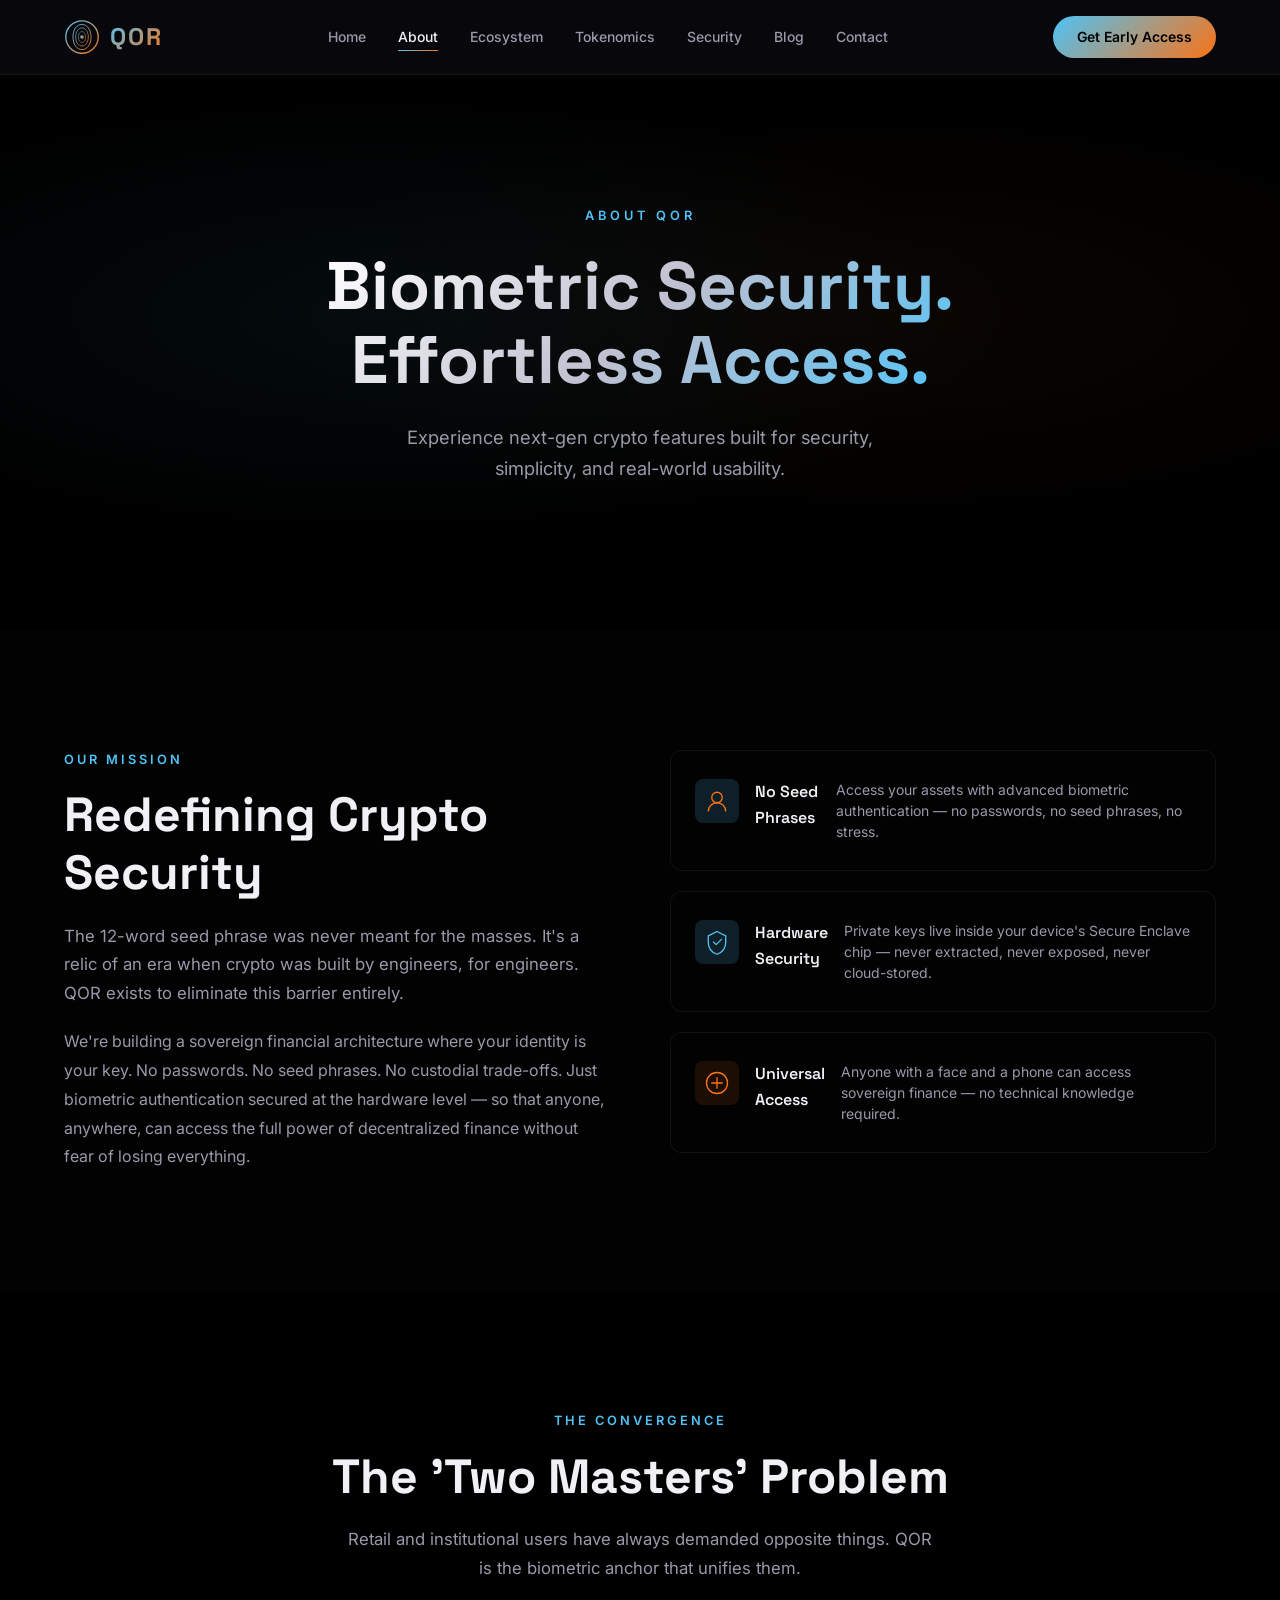
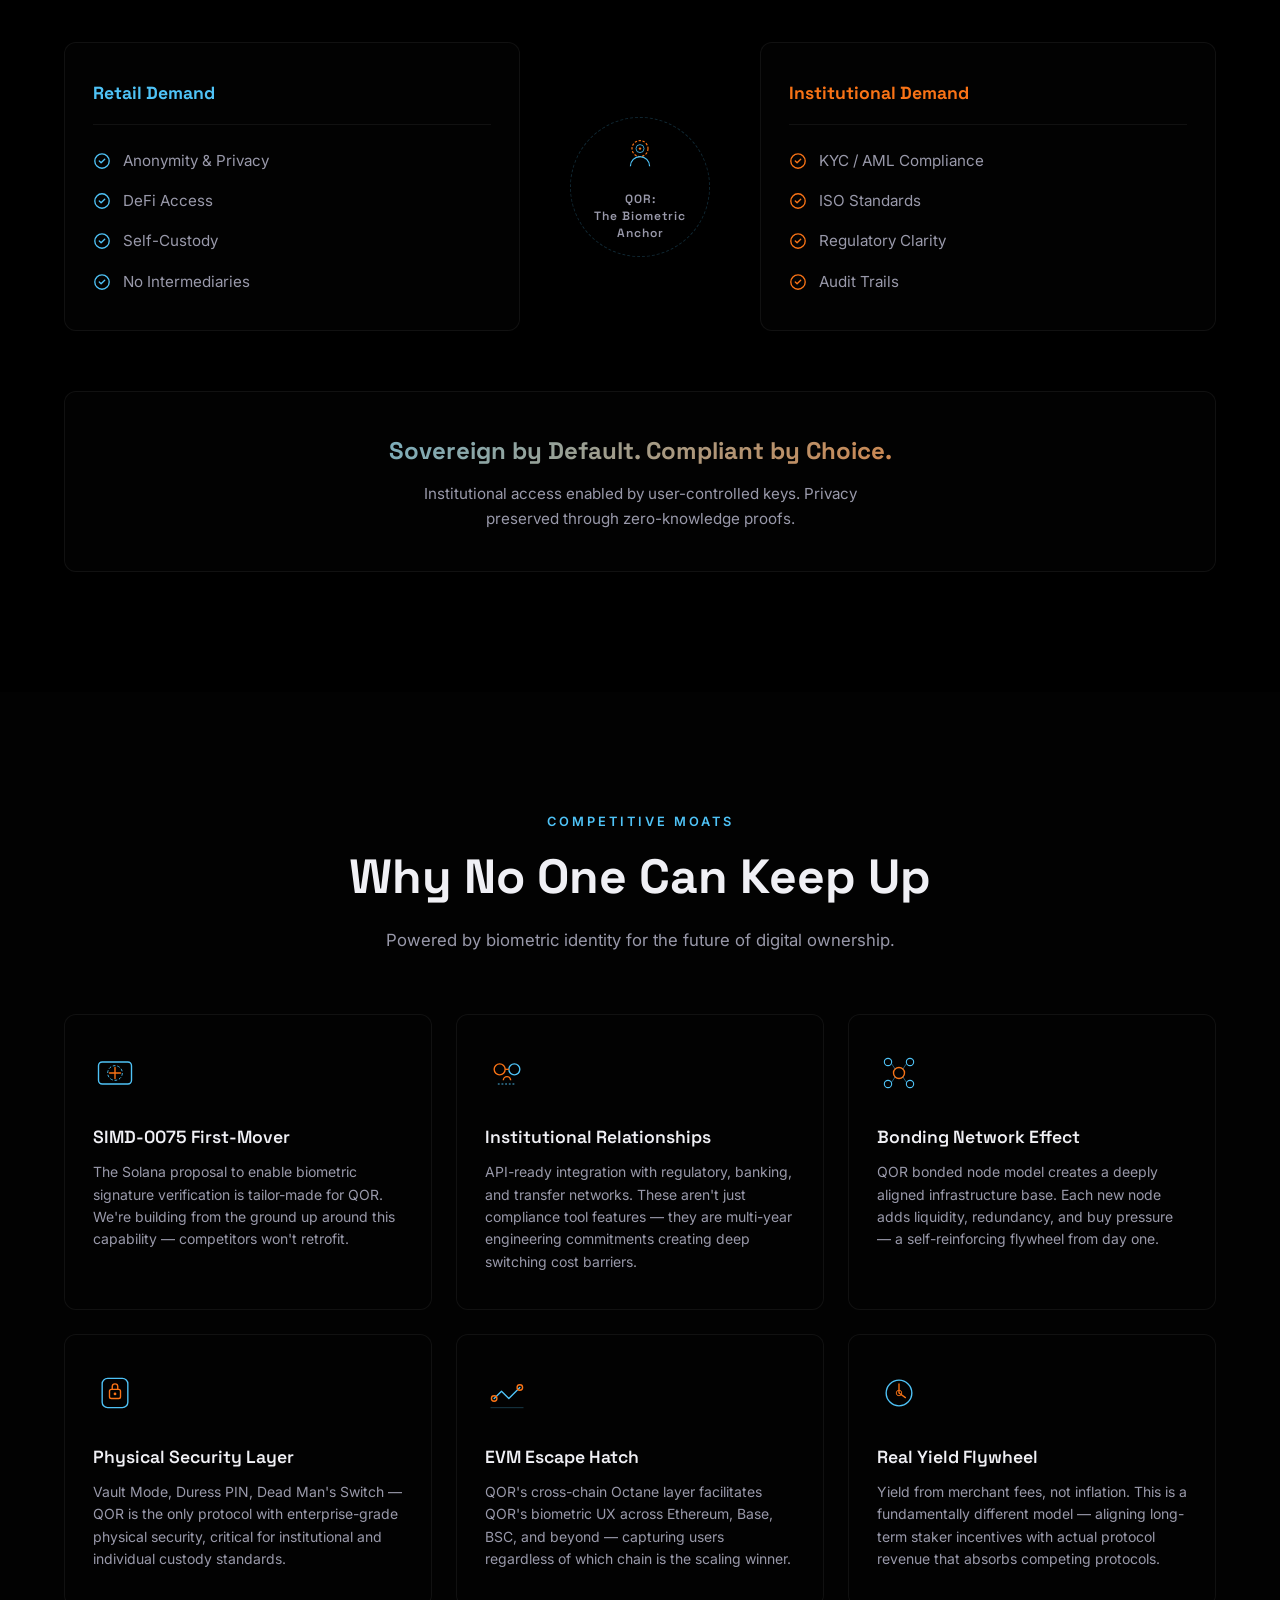
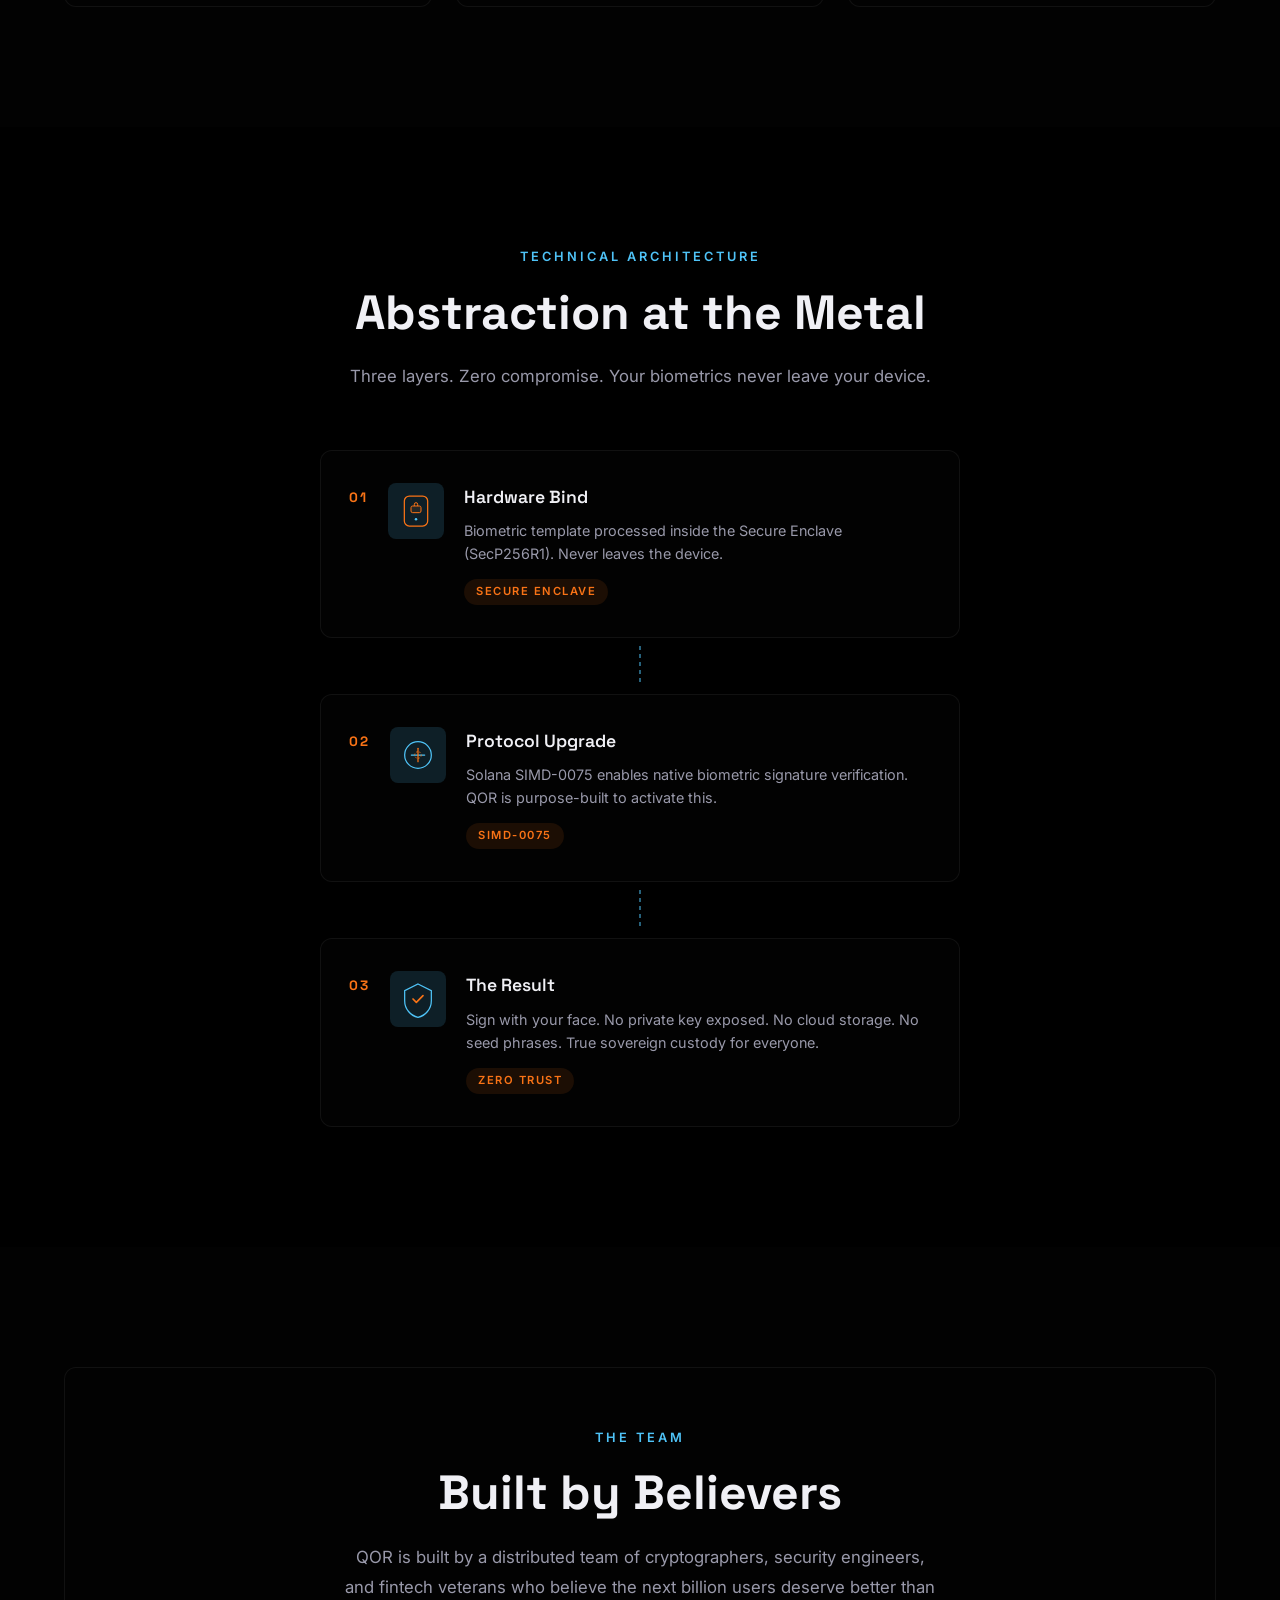
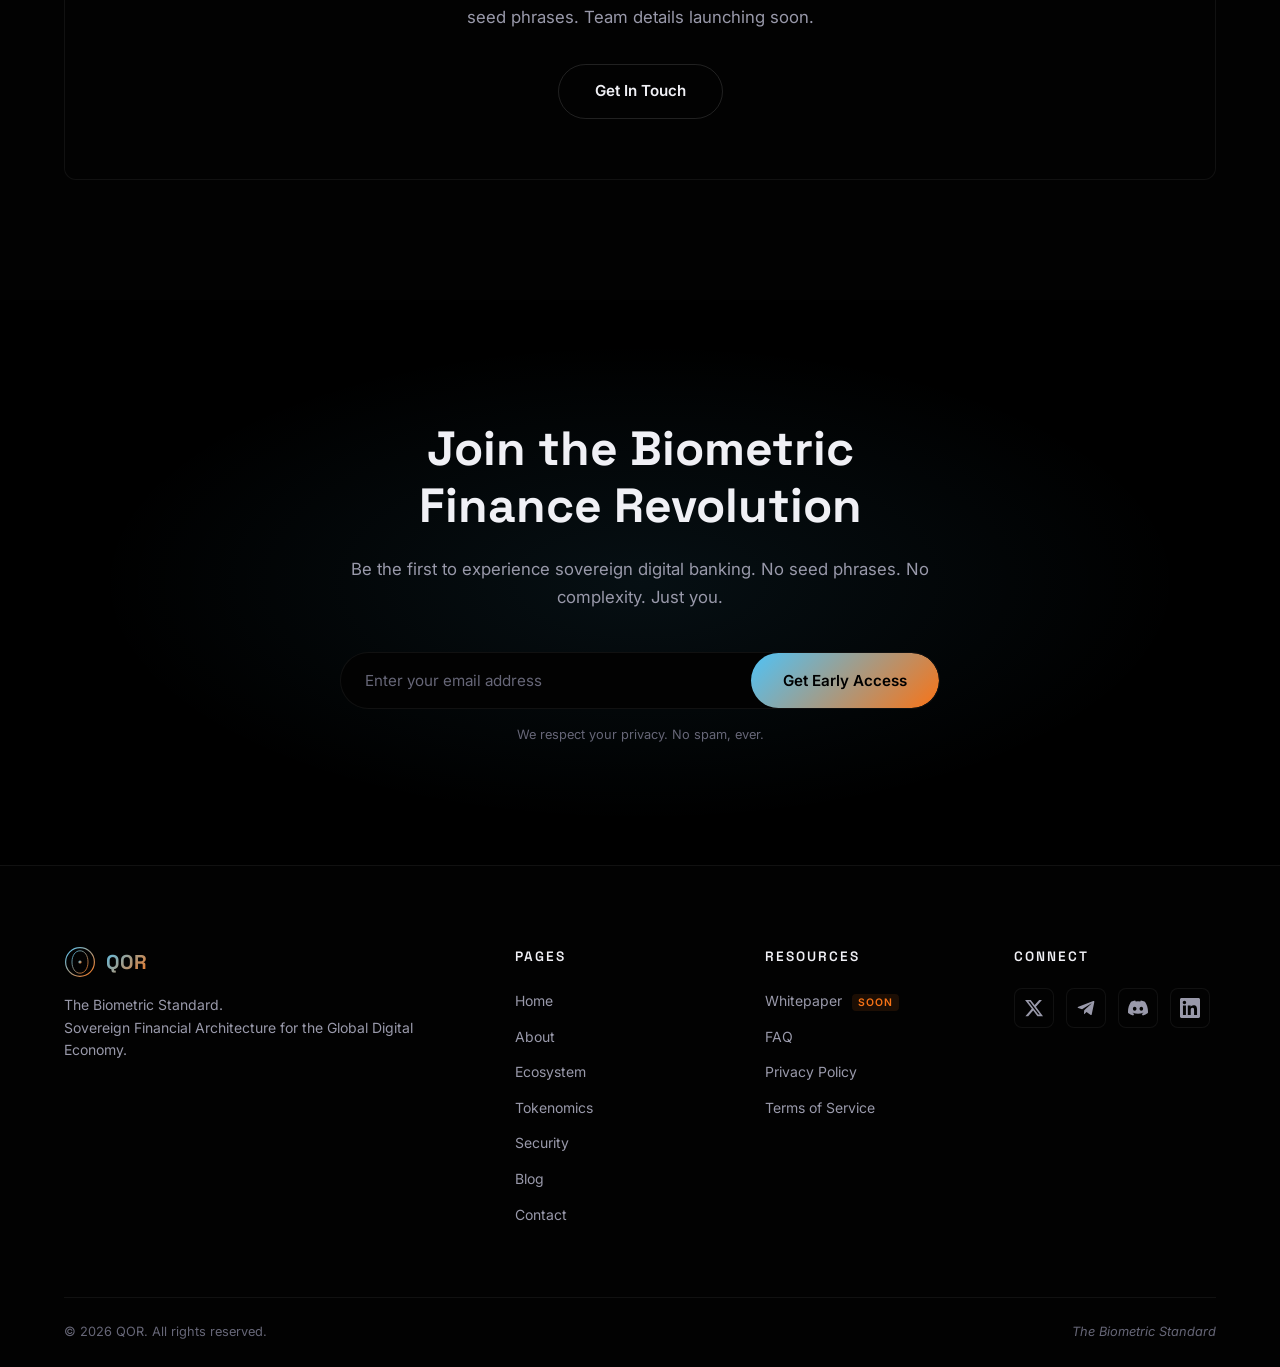
==== about.html @ 986cad1a "Move site files to repo root for GitHub Pages Copies all HTML, CSS, JS, and assets from website/ to " ====
<!DOCTYPE html>
<html lang="en">
<head>
  <meta charset="UTF-8">
  <meta name="viewport" content="width=device-width, initial-scale=1.0">
  <title>About — QOR | The Biometric Standard</title>
  <link rel="stylesheet" href="css/styles.css">
  <link rel="preconnect" href="https://fonts.googleapis.com">
  <link rel="preconnect" href="https://fonts.gstatic.com" crossorigin>
  <link href="https://fonts.googleapis.com/css2?family=Inter:wght@300;400;500;600;700;800&family=Space+Grotesk:wght@400;500;600;700&display=swap" rel="stylesheet">
</head>
<body>

  <!-- ===== NAVBAR ===== -->
  <nav class="navbar" id="navbar">
    <div class="nav-container">
      <a href="index.html" class="nav-logo">
        <svg class="logo-icon" viewBox="0 0 40 40" width="36" height="36">
          <circle cx="20" cy="20" r="18" stroke="url(#logoGrad)" stroke-width="1.5" fill="none"/>
          <path d="M20 6 C14 6 10 12 10 20 C10 28 14 34 20 34 C26 34 30 28 30 20 C30 12 26 6 20 6 Z" stroke="url(#logoGrad)" stroke-width="1" fill="none"/>
          <path d="M20 10 C16 10 13 14 13 20 C13 26 16 30 20 30 C24 30 27 26 27 20 C27 14 24 10 20 10 Z" stroke="url(#logoGrad)" stroke-width="0.8" fill="none"/>
          <path d="M20 14 C18 14 16 16 16 20 C16 24 18 26 20 26 C22 26 24 24 24 20 C24 16 22 14 20 14 Z" stroke="url(#logoGrad)" stroke-width="0.6" fill="none"/>
          <circle cx="20" cy="20" r="2" fill="url(#logoGrad)"/>
          <defs>
            <linearGradient id="logoGrad" x1="0%" y1="0%" x2="100%" y2="100%">
              <stop offset="0%" style="stop-color:#4FC3F7"/>
              <stop offset="100%" style="stop-color:#F97316"/>
            </linearGradient>
          </defs>
        </svg>
        <span class="logo-text">QOR</span>
      </a>

      <ul class="nav-links" id="navLinks">
        <li><a href="index.html">Home</a></li>
        <li><a href="about.html" class="active">About</a></li>
        <li><a href="ecosystem.html">Ecosystem</a></li>
        <li><a href="tokenomics.html">Tokenomics</a></li>
        <li><a href="security.html">Security</a></li>
        <li><a href="blog.html">Blog</a></li>
        <li><a href="contact.html">Contact</a></li>
      </ul>

      <a href="index.html#waitlist" class="nav-cta">Get Early Access</a>

      <button class="hamburger" id="hamburger" aria-label="Toggle menu">
        <span></span>
        <span></span>
        <span></span>
      </button>
    </div>
  </nav>

  <!-- ===== MOBILE MENU ===== -->
  <div class="mobile-menu" id="mobileMenu">
    <ul class="mobile-links">
      <li><a href="index.html">Home</a></li>
      <li><a href="about.html" class="active">About</a></li>
      <li><a href="ecosystem.html">Ecosystem</a></li>
      <li><a href="tokenomics.html">Tokenomics</a></li>
      <li><a href="security.html">Security</a></li>
      <li><a href="blog.html">Blog</a></li>
      <li><a href="contact.html">Contact</a></li>
    </ul>
    <a href="index.html#waitlist" class="nav-cta mobile-cta">Get Early Access</a>
  </div>


  <!-- ===== SECTION 1: ABOUT HERO ===== -->
  <section class="about-hero">
    <div class="about-hero-bg"></div>
    <div class="container">
      <div class="about-hero-content">
        <p class="hero-tag">About QOR</p>
        <h1 class="hero-title">Biometric Security.<br>Effortless Access.</h1>
        <p class="hero-sub">Experience next-gen crypto features built for security, simplicity, and real-world usability.</p>
      </div>
    </div>
  </section>


  <!-- ===== SECTION 2: MISSION ===== -->
  <section class="section about-mission" id="mission">
    <div class="container">
      <div class="mission-grid">
        <div class="mission-content">
          <p class="section-tag">Our Mission</p>
          <h2 class="section-title">Redefining Crypto Security</h2>
          <p class="section-sub">The 12-word seed phrase was never meant for the masses. It's a relic of an era when crypto was built by engineers, for engineers. QOR exists to eliminate this barrier entirely.</p>
          <p class="mission-body">We're building a sovereign financial architecture where your identity is your key. No passwords. No seed phrases. No custodial trade-offs. Just biometric authentication secured at the hardware level — so that anyone, anywhere, can access the full power of decentralized finance without fear of losing everything.</p>
        </div>
        <div class="mission-visual">
          <div class="mission-card-stack">
            <div class="mission-card mc-1" data-aos>
              <div class="mc-icon">
                <svg viewBox="0 0 32 32" width="28" height="28" fill="none">
                  <circle cx="16" cy="12" r="6" stroke="#F97316" stroke-width="1.5"/>
                  <path d="M6 28c0-5.5 4.5-10 10-10s10 4.5 10 10" stroke="#F97316" stroke-width="1.5"/>
                </svg>
              </div>
              <h4>No Seed Phrases</h4>
              <p>Access your assets with advanced biometric authentication — no passwords, no seed phrases, no stress.</p>
            </div>
            <div class="mission-card mc-2" data-aos>
              <div class="mc-icon">
                <svg viewBox="0 0 32 32" width="28" height="28" fill="none">
                  <path d="M16 4l10 5v7c0 7-4 12-10 14-6-2-10-7-10-14V9l10-5z" stroke="#4FC3F7" stroke-width="1.5"/>
                  <path d="M12 16l3 3 6-6" stroke="#4FC3F7" stroke-width="1.5" stroke-linecap="round" stroke-linejoin="round"/>
                </svg>
              </div>
              <h4>Hardware Security</h4>
              <p>Private keys live inside your device's Secure Enclave chip — never extracted, never exposed, never cloud-stored.</p>
            </div>
            <div class="mission-card mc-3" data-aos>
              <div class="mc-icon">
                <svg viewBox="0 0 32 32" width="28" height="28" fill="none">
                  <circle cx="16" cy="16" r="12" stroke="#F97316" stroke-width="1.5"/>
                  <path d="M10 16h12M16 10v12" stroke="#F97316" stroke-width="1.5" stroke-linecap="round"/>
                </svg>
              </div>
              <h4>Universal Access</h4>
              <p>Anyone with a face and a phone can access sovereign finance — no technical knowledge required.</p>
            </div>
          </div>
        </div>
      </div>
    </div>
  </section>


  <!-- ===== SECTION 3: TWO MASTERS ===== -->
  <section class="section about-two-masters" id="two-masters">
    <div class="container">
      <p class="section-tag">The Convergence</p>
      <h2 class="section-title">The 'Two Masters' Problem</h2>
      <p class="section-sub" style="margin: 0 auto 60px; text-align: center;">Retail and institutional users have always demanded opposite things. QOR is the biometric anchor that unifies them.</p>

      <div class="masters-grid">
        <div class="master-card master-retail" data-aos>
          <div class="master-label">Retail Demand</div>
          <ul class="master-list">
            <li>
              <svg viewBox="0 0 20 20" width="18" height="18" fill="none"><circle cx="10" cy="10" r="8" stroke="#4FC3F7" stroke-width="1.5"/><path d="M7 10l2 2 4-4" stroke="#4FC3F7" stroke-width="1.5" stroke-linecap="round" stroke-linejoin="round"/></svg>
              <span>Anonymity & Privacy</span>
            </li>
            <li>
              <svg viewBox="0 0 20 20" width="18" height="18" fill="none"><circle cx="10" cy="10" r="8" stroke="#4FC3F7" stroke-width="1.5"/><path d="M7 10l2 2 4-4" stroke="#4FC3F7" stroke-width="1.5" stroke-linecap="round" stroke-linejoin="round"/></svg>
              <span>DeFi Access</span>
            </li>
            <li>
              <svg viewBox="0 0 20 20" width="18" height="18" fill="none"><circle cx="10" cy="10" r="8" stroke="#4FC3F7" stroke-width="1.5"/><path d="M7 10l2 2 4-4" stroke="#4FC3F7" stroke-width="1.5" stroke-linecap="round" stroke-linejoin="round"/></svg>
              <span>Self-Custody</span>
            </li>
            <li>
              <svg viewBox="0 0 20 20" width="18" height="18" fill="none"><circle cx="10" cy="10" r="8" stroke="#4FC3F7" stroke-width="1.5"/><path d="M7 10l2 2 4-4" stroke="#4FC3F7" stroke-width="1.5" stroke-linecap="round" stroke-linejoin="round"/></svg>
              <span>No Intermediaries</span>
            </li>
          </ul>
        </div>

        <div class="master-anchor" data-aos>
          <div class="anchor-ring"></div>
          <div class="anchor-core">
            <svg viewBox="0 0 60 60" width="48" height="48" fill="none">
              <circle cx="30" cy="22" r="10" stroke="#F97316" stroke-width="1.5" stroke-dasharray="3 2"/>
              <circle cx="30" cy="22" r="5" stroke="#4FC3F7" stroke-width="1"/>
              <circle cx="30" cy="22" r="1.5" fill="#F97316"/>
              <path d="M18 44c0-6.6 5.4-12 12-12s12 5.4 12 12" stroke="#4FC3F7" stroke-width="1.5"/>
            </svg>
            <span class="anchor-label">QOR:<br>The Biometric<br>Anchor</span>
          </div>
        </div>

        <div class="master-card master-inst" data-aos>
          <div class="master-label">Institutional Demand</div>
          <ul class="master-list">
            <li>
              <svg viewBox="0 0 20 20" width="18" height="18" fill="none"><circle cx="10" cy="10" r="8" stroke="#F97316" stroke-width="1.5"/><path d="M7 10l2 2 4-4" stroke="#F97316" stroke-width="1.5" stroke-linecap="round" stroke-linejoin="round"/></svg>
              <span>KYC / AML Compliance</span>
            </li>
            <li>
              <svg viewBox="0 0 20 20" width="18" height="18" fill="none"><circle cx="10" cy="10" r="8" stroke="#F97316" stroke-width="1.5"/><path d="M7 10l2 2 4-4" stroke="#F97316" stroke-width="1.5" stroke-linecap="round" stroke-linejoin="round"/></svg>
              <span>ISO Standards</span>
            </li>
            <li>
              <svg viewBox="0 0 20 20" width="18" height="18" fill="none"><circle cx="10" cy="10" r="8" stroke="#F97316" stroke-width="1.5"/><path d="M7 10l2 2 4-4" stroke="#F97316" stroke-width="1.5" stroke-linecap="round" stroke-linejoin="round"/></svg>
              <span>Regulatory Clarity</span>
            </li>
            <li>
              <svg viewBox="0 0 20 20" width="18" height="18" fill="none"><circle cx="10" cy="10" r="8" stroke="#F97316" stroke-width="1.5"/><path d="M7 10l2 2 4-4" stroke="#F97316" stroke-width="1.5" stroke-linecap="round" stroke-linejoin="round"/></svg>
              <span>Audit Trails</span>
            </li>
          </ul>
        </div>
      </div>

      <div class="masters-tagline" data-aos>
        <h3>Sovereign by Default. Compliant by Choice.</h3>
        <p>Institutional access enabled by user-controlled keys. Privacy preserved through zero-knowledge proofs.</p>
      </div>
    </div>
  </section>


  <!-- ===== SECTION 4: WHY NO ONE CAN KEEP UP (MOATS) ===== -->
  <section class="section about-moats" id="moats">
    <div class="container">
      <p class="section-tag">Competitive Moats</p>
      <h2 class="section-title">Why No One Can Keep Up</h2>
      <p class="section-sub" style="margin: 0 auto 60px; text-align: center;">Powered by biometric identity for the future of digital ownership.</p>

      <div class="moats-grid">
        <div class="moat-card" data-aos>
          <div class="moat-icon">
            <svg viewBox="0 0 48 48" width="44" height="44" fill="none">
              <rect x="6" y="12" width="36" height="24" rx="4" stroke="#4FC3F7" stroke-width="1.5"/>
              <path d="M18 24h12M24 18v12" stroke="#F97316" stroke-width="1.5" stroke-linecap="round"/>
              <circle cx="24" cy="24" r="8" stroke="#4FC3F7" stroke-width="1" stroke-dasharray="3 2"/>
            </svg>
          </div>
          <h3>SIMD-0075 First-Mover</h3>
          <p>The Solana proposal to enable biometric signature verification is tailor-made for QOR. We're building from the ground up around this capability — competitors won't retrofit.</p>
        </div>

        <div class="moat-card" data-aos>
          <div class="moat-icon">
            <svg viewBox="0 0 48 48" width="44" height="44" fill="none">
              <circle cx="16" cy="20" r="6" stroke="#F97316" stroke-width="1.5"/>
              <circle cx="32" cy="20" r="6" stroke="#4FC3F7" stroke-width="1.5"/>
              <path d="M22 20h4" stroke="#F97316" stroke-width="1.5"/>
              <path d="M14 36h20" stroke="#4FC3F7" stroke-width="1" stroke-dasharray="2 2"/>
              <path d="M20 32c0-2.2 1.8-4 4-4s4 1.8 4 4" stroke="#F97316" stroke-width="1.5"/>
            </svg>
          </div>
          <h3>Institutional Relationships</h3>
          <p>API-ready integration with regulatory, banking, and transfer networks. These aren't just compliance tool features — they are multi-year engineering commitments creating deep switching cost barriers.</p>
        </div>

        <div class="moat-card" data-aos>
          <div class="moat-icon">
            <svg viewBox="0 0 48 48" width="44" height="44" fill="none">
              <circle cx="24" cy="24" r="6" stroke="#F97316" stroke-width="1.5"/>
              <circle cx="12" cy="12" r="4" stroke="#4FC3F7" stroke-width="1.2"/>
              <circle cx="36" cy="12" r="4" stroke="#4FC3F7" stroke-width="1.2"/>
              <circle cx="12" cy="36" r="4" stroke="#4FC3F7" stroke-width="1.2"/>
              <circle cx="36" cy="36" r="4" stroke="#4FC3F7" stroke-width="1.2"/>
              <line x1="16" y1="14" x2="20" y2="20" stroke="#4FC3F7" stroke-width="1" opacity="0.5"/>
              <line x1="32" y1="14" x2="28" y2="20" stroke="#4FC3F7" stroke-width="1" opacity="0.5"/>
              <line x1="16" y1="34" x2="20" y2="28" stroke="#4FC3F7" stroke-width="1" opacity="0.5"/>
              <line x1="32" y1="34" x2="28" y2="28" stroke="#4FC3F7" stroke-width="1" opacity="0.5"/>
            </svg>
          </div>
          <h3>Bonding Network Effect</h3>
          <p>QOR bonded node model creates a deeply aligned infrastructure base. Each new node adds liquidity, redundancy, and buy pressure — a self-reinforcing flywheel from day one.</p>
        </div>

        <div class="moat-card" data-aos>
          <div class="moat-icon">
            <svg viewBox="0 0 48 48" width="44" height="44" fill="none">
              <rect x="10" y="8" width="28" height="32" rx="6" stroke="#4FC3F7" stroke-width="1.5"/>
              <rect x="18" y="20" width="12" height="10" rx="2" stroke="#F97316" stroke-width="1.5"/>
              <path d="M21 20v-3a3 3 0 0 1 6 0v3" stroke="#F97316" stroke-width="1.5"/>
              <circle cx="24" cy="25" r="1.5" fill="#F97316"/>
            </svg>
          </div>
          <h3>Physical Security Layer</h3>
          <p>Vault Mode, Duress PIN, Dead Man's Switch — QOR is the only protocol with enterprise-grade physical security, critical for institutional and individual custody standards.</p>
        </div>

        <div class="moat-card" data-aos>
          <div class="moat-icon">
            <svg viewBox="0 0 48 48" width="44" height="44" fill="none">
              <path d="M10 30l8-8 8 8 12-12" stroke="#4FC3F7" stroke-width="1.5" stroke-linecap="round" stroke-linejoin="round"/>
              <circle cx="10" cy="30" r="3" stroke="#F97316" stroke-width="1.5"/>
              <circle cx="38" cy="18" r="3" stroke="#F97316" stroke-width="1.5"/>
              <path d="M6 40h36" stroke="#4FC3F7" stroke-width="1" opacity="0.3"/>
            </svg>
          </div>
          <h3>EVM Escape Hatch</h3>
          <p>QOR's cross-chain Octane layer facilitates QOR's biometric UX across Ethereum, Base, BSC, and beyond — capturing users regardless of which chain is the scaling winner.</p>
        </div>

        <div class="moat-card" data-aos>
          <div class="moat-icon">
            <svg viewBox="0 0 48 48" width="44" height="44" fill="none">
              <circle cx="24" cy="24" r="14" stroke="#4FC3F7" stroke-width="1.5"/>
              <path d="M24 14v10l7 5" stroke="#F97316" stroke-width="1.5" stroke-linecap="round"/>
              <circle cx="24" cy="24" r="3" stroke="#F97316" stroke-width="1"/>
            </svg>
          </div>
          <h3>Real Yield Flywheel</h3>
          <p>Yield from merchant fees, not inflation. This is a fundamentally different model — aligning long-term staker incentives with actual protocol revenue that absorbs competing protocols.</p>
        </div>
      </div>
    </div>
  </section>


  <!-- ===== SECTION 5: ABSTRACTION AT THE METAL ===== -->
  <section class="section about-tech" id="tech">
    <div class="container">
      <p class="section-tag">Technical Architecture</p>
      <h2 class="section-title">Abstraction at the Metal</h2>
      <p class="section-sub" style="margin: 0 auto 60px; text-align: center;">Three layers. Zero compromise. Your biometrics never leave your device.</p>

      <div class="tech-stack">
        <div class="tech-layer" data-aos>
          <div class="tech-layer-num">01</div>
          <div class="tech-layer-content">
            <div class="tech-layer-icon">
              <svg viewBox="0 0 48 48" width="40" height="40" fill="none">
                <rect x="10" y="6" width="28" height="36" rx="6" stroke="#F97316" stroke-width="1.5"/>
                <rect x="18" y="18" width="12" height="8" rx="2" stroke="#F97316" stroke-width="1.2" fill="rgba(249,115,22,0.1)"/>
                <path d="M22 18v-2a2 2 0 0 1 4 0v2" stroke="#F97316" stroke-width="1.2"/>
                <line x1="24" y1="34" x2="24" y2="34" stroke="#4FC3F7" stroke-width="3" stroke-linecap="round"/>
              </svg>
            </div>
            <div>
              <h3>Hardware Bind</h3>
              <p class="tech-detail">Biometric template processed inside the Secure Enclave (SecP256R1). Never leaves the device.</p>
              <span class="tech-badge">Secure Enclave</span>
            </div>
          </div>
        </div>

        <div class="tech-connector">
          <svg viewBox="0 0 2 40" width="2" height="40">
            <line x1="1" y1="0" x2="1" y2="40" stroke="#4FC3F7" stroke-width="1" stroke-dasharray="4 4"/>
          </svg>
        </div>

        <div class="tech-layer" data-aos>
          <div class="tech-layer-num">02</div>
          <div class="tech-layer-content">
            <div class="tech-layer-icon">
              <svg viewBox="0 0 48 48" width="40" height="40" fill="none">
                <circle cx="24" cy="24" r="16" stroke="#4FC3F7" stroke-width="1.5"/>
                <path d="M16 24h16" stroke="#4FC3F7" stroke-width="1.5" stroke-linecap="round"/>
                <path d="M24 16v16" stroke="#F97316" stroke-width="1.5" stroke-linecap="round"/>
                <circle cx="24" cy="24" r="4" stroke="#F97316" stroke-width="1" stroke-dasharray="2 2"/>
              </svg>
            </div>
            <div>
              <h3>Protocol Upgrade</h3>
              <p class="tech-detail">Solana SIMD-0075 enables native biometric signature verification. QOR is purpose-built to activate this.</p>
              <span class="tech-badge">SIMD-0075</span>
            </div>
          </div>
        </div>

        <div class="tech-connector">
          <svg viewBox="0 0 2 40" width="2" height="40">
            <line x1="1" y1="0" x2="1" y2="40" stroke="#4FC3F7" stroke-width="1" stroke-dasharray="4 4"/>
          </svg>
        </div>

        <div class="tech-layer" data-aos>
          <div class="tech-layer-num">03</div>
          <div class="tech-layer-content">
            <div class="tech-layer-icon">
              <svg viewBox="0 0 48 48" width="40" height="40" fill="none">
                <path d="M24 6l16 8v12c0 10-7 18-16 20-9-2-16-10-16-20V14l16-8z" stroke="#4FC3F7" stroke-width="1.5"/>
                <path d="M18 24l4 4 8-8" stroke="#F97316" stroke-width="2" stroke-linecap="round" stroke-linejoin="round"/>
              </svg>
            </div>
            <div>
              <h3>The Result</h3>
              <p class="tech-detail">Sign with your face. No private key exposed. No cloud storage. No seed phrases. True sovereign custody for everyone.</p>
              <span class="tech-badge">Zero Trust</span>
            </div>
          </div>
        </div>
      </div>
    </div>
  </section>


  <!-- ===== SECTION 6: TEAM PLACEHOLDER ===== -->
  <section class="section about-team" id="team">
    <div class="container">
      <div class="team-banner" data-aos>
        <p class="section-tag">The Team</p>
        <h2 class="section-title">Built by Believers</h2>
        <p class="section-sub" style="margin: 0 auto;">QOR is built by a distributed team of cryptographers, security engineers, and fintech veterans who believe the next billion users deserve better than seed phrases. Team details launching soon.</p>
        <div class="team-cta">
          <a href="contact.html" class="btn-secondary">Get In Touch</a>
        </div>
      </div>
    </div>
  </section>


  <!-- ===== SECTION 7: CTA ===== -->
  <section class="section waitlist" id="waitlist">
    <div class="container">
      <div class="waitlist-content">
        <h2 class="waitlist-title">Join the Biometric<br>Finance Revolution</h2>
        <p class="waitlist-sub">Be the first to experience sovereign digital banking. No seed phrases. No complexity. Just you.</p>
        <form class="waitlist-form" id="waitlistForm">
          <input type="email" placeholder="Enter your email address" required>
          <button type="submit">Get Early Access</button>
        </form>
        <p class="waitlist-note">We respect your privacy. No spam, ever.</p>
      </div>
    </div>
  </section>


  <!-- ===== FOOTER ===== -->
  <footer class="footer" id="footer">
    <div class="container">
      <div class="footer-grid">

        <div class="footer-col footer-brand">
          <a href="index.html" class="footer-logo">
            <svg class="logo-icon" viewBox="0 0 40 40" width="32" height="32">
              <circle cx="20" cy="20" r="18" stroke="url(#footLogoGrad)" stroke-width="1.5" fill="none"/>
              <path d="M20 6 C14 6 10 12 10 20 C10 28 14 34 20 34 C26 34 30 28 30 20 C30 12 26 6 20 6 Z" stroke="url(#footLogoGrad)" stroke-width="1" fill="none"/>
              <circle cx="20" cy="20" r="2" fill="url(#footLogoGrad)"/>
              <defs>
                <linearGradient id="footLogoGrad" x1="0%" y1="0%" x2="100%" y2="100%">
                  <stop offset="0%" style="stop-color:#4FC3F7"/>
                  <stop offset="100%" style="stop-color:#F97316"/>
                </linearGradient>
              </defs>
            </svg>
            <span>QOR</span>
          </a>
          <p class="footer-tagline">The Biometric Standard.<br>Sovereign Financial Architecture for the Global Digital Economy.</p>
        </div>

        <div class="footer-col">
          <h4>Pages</h4>
          <ul>
            <li><a href="index.html">Home</a></li>
            <li><a href="about.html">About</a></li>
            <li><a href="ecosystem.html">Ecosystem</a></li>
            <li><a href="tokenomics.html">Tokenomics</a></li>
            <li><a href="security.html">Security</a></li>
            <li><a href="blog.html">Blog</a></li>
            <li><a href="contact.html">Contact</a></li>
          </ul>
        </div>

        <div class="footer-col">
          <h4>Resources</h4>
          <ul>
            <li><a href="#">Whitepaper <span class="coming-soon">Soon</span></a></li>
            <li><a href="contact.html#faq">FAQ</a></li>
            <li><a href="#">Privacy Policy</a></li>
            <li><a href="#">Terms of Service</a></li>
          </ul>
        </div>

        <div class="footer-col">
          <h4>Connect</h4>
          <div class="social-links">
            <a href="#" aria-label="Twitter/X">
              <svg viewBox="0 0 24 24" width="20" height="20" fill="currentColor">
                <path d="M18.244 2.25h3.308l-7.227 8.26 8.502 11.24H16.17l-5.214-6.817L4.99 21.75H1.68l7.73-8.835L1.254 2.25H8.08l4.713 6.231zm-1.161 17.52h1.833L7.084 4.126H5.117z"/>
              </svg>
            </a>
            <a href="#" aria-label="Telegram">
              <svg viewBox="0 0 24 24" width="20" height="20" fill="currentColor">
                <path d="M20.665 3.717l-17.73 6.837c-1.21.486-1.203 1.161-.222 1.462l4.552 1.42 10.532-6.645c.498-.303.953-.14.579.192l-8.533 7.701h-.002l.002.001-.314 4.692c.46 0 .663-.211.921-.46l2.211-2.15 4.599 3.397c.848.467 1.457.227 1.668-.785l3.019-14.228c.309-1.239-.473-1.8-1.282-1.434z"/>
              </svg>
            </a>
            <a href="#" aria-label="Discord">
              <svg viewBox="0 0 24 24" width="20" height="20" fill="currentColor">
                <path d="M20.317 4.37a19.791 19.791 0 0 0-4.885-1.515.074.074 0 0 0-.079.037c-.21.375-.444.864-.608 1.25a18.27 18.27 0 0 0-5.487 0 12.64 12.64 0 0 0-.617-1.25.077.077 0 0 0-.079-.037A19.736 19.736 0 0 0 3.677 4.37a.07.07 0 0 0-.032.027C.533 9.046-.32 13.58.099 18.057a.082.082 0 0 0 .031.057 19.9 19.9 0 0 0 5.993 3.03.078.078 0 0 0 .084-.028 14.09 14.09 0 0 0 1.226-1.994.076.076 0 0 0-.041-.106 13.107 13.107 0 0 1-1.872-.892.077.077 0 0 1-.008-.128 10.2 10.2 0 0 0 .372-.292.074.074 0 0 1 .077-.01c3.928 1.793 8.18 1.793 12.062 0a.074.074 0 0 1 .078.01c.12.098.246.198.373.292a.077.077 0 0 1-.006.127 12.299 12.299 0 0 1-1.873.892.077.077 0 0 0-.041.107c.36.698.772 1.362 1.225 1.993a.076.076 0 0 0 .084.028 19.839 19.839 0 0 0 6.002-3.03.077.077 0 0 0 .032-.054c.5-5.177-.838-9.674-3.549-13.66a.061.061 0 0 0-.031-.03zM8.02 15.33c-1.183 0-2.157-1.085-2.157-2.419 0-1.333.956-2.419 2.157-2.419 1.21 0 2.176 1.095 2.157 2.42 0 1.333-.956 2.418-2.157 2.418zm7.975 0c-1.183 0-2.157-1.085-2.157-2.419 0-1.333.956-2.419 2.157-2.419 1.21 0 2.176 1.095 2.157 2.42 0 1.333-.947 2.418-2.157 2.418z"/>
              </svg>
            </a>
            <a href="#" aria-label="LinkedIn">
              <svg viewBox="0 0 24 24" width="20" height="20" fill="currentColor">
                <path d="M20.447 20.452h-3.554v-5.569c0-1.328-.027-3.037-1.852-3.037-1.853 0-2.136 1.445-2.136 2.939v5.667H9.351V9h3.414v1.561h.046c.477-.9 1.637-1.85 3.37-1.85 3.601 0 4.267 2.37 4.267 5.455v6.286zM5.337 7.433c-1.144 0-2.063-.926-2.063-2.065 0-1.138.92-2.063 2.063-2.063 1.14 0 2.064.925 2.064 2.063 0 1.139-.925 2.065-2.064 2.065zm1.782 13.019H3.555V9h3.564v11.452zM22.225 0H1.771C.792 0 0 .774 0 1.729v20.542C0 23.227.792 24 1.771 24h20.451C23.2 24 24 23.227 24 22.271V1.729C24 .774 23.2 0 22.222 0h.003z"/>
              </svg>
            </a>
          </div>
        </div>
      </div>

      <div class="footer-bottom">
        <p>&copy; 2026 QOR. All rights reserved.</p>
        <p class="footer-bottom-tagline">The Biometric Standard</p>
      </div>
    </div>
  </footer>


  <script src="js/script.js"></script>
</body>
</html>
---- css/styles.css ----
/* ===== RESET & BASE ===== */
*, *::before, *::after {
  margin: 0;
  padding: 0;
  box-sizing: border-box;
}

:root {
  --bg-primary: #000000;
  --bg-secondary: #020202;
  --bg-card: #020202;
  --bg-card-hover: #040404;
  --text-primary: #F0F0F5;
  --text-secondary: #9999AA;
  --text-muted: #666677;
  --accent-blue: #4FC3F7;
  --accent-orange: #F97316;
  --accent-blue-dim: rgba(79, 195, 247, 0.15);
  --accent-orange-dim: rgba(249, 115, 22, 0.1);
  --border: rgba(255, 255, 255, 0.06);
  --border-hover: rgba(255, 255, 255, 0.12);
  --gradient-main: linear-gradient(135deg, #4FC3F7, #F97316);
  --font-heading: 'Space Grotesk', sans-serif;
  --font-body: 'Inter', sans-serif;
  --max-width: 1200px;
  --section-padding: 120px 0;
  --radius: 12px;
  --radius-sm: 8px;
  --transition: 0.3s ease;
}

html {
  scroll-behavior: smooth;
  font-size: 16px;
}

body {
  font-family: var(--font-body);
  background: var(--bg-primary);
  color: var(--text-primary);
  line-height: 1.6;
  overflow-x: hidden;
  -webkit-font-smoothing: antialiased;
}

a {
  text-decoration: none;
  color: inherit;
  transition: color var(--transition);
}

ul {
  list-style: none;
}

img {
  max-width: 100%;
  display: block;
}

.container {
  max-width: var(--max-width);
  margin: 0 auto;
  padding: 0 24px;
}


/* ===== NAVBAR ===== */
.navbar {
  position: fixed;
  top: 0;
  left: 0;
  right: 0;
  z-index: 1000;
  padding: 16px 0;
  background: rgba(10, 10, 15, 0.8);
  backdrop-filter: blur(20px);
  -webkit-backdrop-filter: blur(20px);
  border-bottom: 1px solid var(--border);
  transition: all var(--transition);
}

.navbar.scrolled {
  padding: 10px 0;
  background: rgba(10, 10, 15, 0.95);
}

.nav-container {
  max-width: var(--max-width);
  margin: 0 auto;
  padding: 0 24px;
  display: flex;
  align-items: center;
  justify-content: space-between;
}

.nav-logo {
  display: flex;
  align-items: center;
  gap: 10px;
  z-index: 1001;
}

.logo-text {
  font-family: var(--font-heading);
  font-size: 1.5rem;
  font-weight: 700;
  letter-spacing: 2px;
  background: var(--gradient-main);
  -webkit-background-clip: text;
  -webkit-text-fill-color: transparent;
  background-clip: text;
}

.nav-links {
  display: flex;
  align-items: center;
  gap: 32px;
}

.nav-links a {
  font-size: 0.875rem;
  font-weight: 500;
  color: var(--text-secondary);
  position: relative;
  padding: 4px 0;
  transition: color var(--transition);
}

.nav-links a:hover,
.nav-links a.active {
  color: var(--text-primary);
}

.nav-links a::after {
  content: '';
  position: absolute;
  bottom: -2px;
  left: 0;
  width: 0;
  height: 1px;
  background: var(--gradient-main);
  transition: width var(--transition);
}

.nav-links a:hover::after,
.nav-links a.active::after {
  width: 100%;
}

.nav-cta {
  padding: 10px 24px;
  font-size: 0.875rem;
  font-weight: 600;
  color: var(--bg-primary);
  background: var(--gradient-main);
  border-radius: 100px;
  transition: opacity var(--transition), transform var(--transition);
}

.nav-cta:hover {
  opacity: 0.9;
  transform: translateY(-1px);
}

.hamburger {
  display: none;
  flex-direction: column;
  gap: 5px;
  background: none;
  border: none;
  cursor: pointer;
  padding: 4px;
  z-index: 1001;
}

.hamburger span {
  width: 24px;
  height: 2px;
  background: var(--text-primary);
  border-radius: 2px;
  transition: all var(--transition);
}

.hamburger.active span:nth-child(1) {
  transform: rotate(45deg) translate(5px, 5px);
}

.hamburger.active span:nth-child(2) {
  opacity: 0;
}

.hamburger.active span:nth-child(3) {
  transform: rotate(-45deg) translate(5px, -5px);
}


/* ===== MOBILE MENU ===== */
.mobile-menu {
  position: fixed;
  top: 0;
  left: 0;
  right: 0;
  bottom: 0;
  background: rgba(10, 10, 15, 0.98);
  backdrop-filter: blur(20px);
  z-index: 999;
  display: flex;
  flex-direction: column;
  align-items: center;
  justify-content: center;
  gap: 40px;
  opacity: 0;
  pointer-events: none;
  transition: opacity 0.4s ease;
}

.mobile-menu.active {
  opacity: 1;
  pointer-events: all;
}

.mobile-links {
  display: flex;
  flex-direction: column;
  align-items: center;
  gap: 24px;
}

.mobile-links a {
  font-family: var(--font-heading);
  font-size: 1.5rem;
  font-weight: 600;
  color: var(--text-secondary);
  transition: color var(--transition);
}

.mobile-links a:hover,
.mobile-links a.active {
  color: var(--text-primary);
}

.mobile-cta {
  margin-top: 20px;
}


/* ===== SECTION COMMON ===== */
.section {
  padding: var(--section-padding);
  position: relative;
}

.section-tag {
  font-size: 0.8rem;
  font-weight: 600;
  text-transform: uppercase;
  letter-spacing: 3px;
  color: var(--accent-blue);
  margin-bottom: 16px;
}

.section-title {
  font-family: var(--font-heading);
  font-size: clamp(2rem, 4vw, 3rem);
  font-weight: 700;
  line-height: 1.2;
  margin-bottom: 20px;
}

.section-sub {
  font-size: 1.05rem;
  color: var(--text-secondary);
  max-width: 600px;
  line-height: 1.7;
}

.section-cta {
  margin-top: 48px;
  text-align: center;
}


/* ===== BUTTONS ===== */
.btn-primary {
  display: inline-block;
  padding: 14px 36px;
  font-size: 0.95rem;
  font-weight: 600;
  color: var(--bg-primary);
  background: var(--gradient-main);
  border-radius: 100px;
  border: none;
  cursor: pointer;
  transition: opacity var(--transition), transform var(--transition);
}

.btn-primary:hover {
  opacity: 0.9;
  transform: translateY(-2px);
}

.btn-secondary {
  display: inline-block;
  padding: 14px 36px;
  font-size: 0.95rem;
  font-weight: 600;
  color: var(--text-primary);
  background: transparent;
  border: 1px solid var(--border-hover);
  border-radius: 100px;
  cursor: pointer;
  transition: all var(--transition);
}

.btn-secondary:hover {
  border-color: var(--accent-blue);
  background: var(--accent-blue-dim);
  transform: translateY(-2px);
}


/* ===== HERO ===== */
.hero {
  min-height: 100vh;
  display: flex;
  align-items: center;
  justify-content: center;
  position: relative;
  overflow: hidden;
  padding: 120px 0 80px;
}

#heroCanvas {
  position: absolute;
  top: 0;
  left: 0;
  width: 100%;
  height: 100%;
  z-index: 0;
}

.hero::before {
  content: '';
  position: absolute;
  top: 50%;
  left: 50%;
  transform: translate(-50%, -50%);
  width: 600px;
  height: 600px;
  background: radial-gradient(circle, rgba(79, 195, 247, 0.06) 0%, transparent 70%);
  z-index: 0;
}

.hero-content {
  position: relative;
  z-index: 1;
  text-align: left;
}

.hero-tag {
  font-size: 0.8rem;
  font-weight: 600;
  text-transform: uppercase;
  letter-spacing: 4px;
  color: var(--accent-blue);
  margin-bottom: 24px;
}

.hero-title {
  font-family: var(--font-heading);
  font-size: clamp(2.8rem, 7vw, 5rem);
  font-weight: 800;
  line-height: 1.05;
  margin-bottom: 24px;
  background: linear-gradient(135deg, #FFFFFF 0%, #C0C0D0 50%, #4FC3F7 100%);
  -webkit-background-clip: text;
  -webkit-text-fill-color: transparent;
  background-clip: text;
}

.hero-sub {
  font-size: 1.15rem;
  color: var(--text-secondary);
  margin-bottom: 40px;
  line-height: 1.7;
}

.hero-form {
  display: flex;
  gap: 0;
  max-width: 480px;
  margin: 0 0 24px;
  background: var(--bg-card);
  border: 1px solid var(--border);
  border-radius: 100px;
  overflow: hidden;
  transition: border-color var(--transition);
}

.hero-form:focus-within {
  border-color: var(--accent-blue);
}

.hero-form input {
  flex: 1;
  padding: 16px 24px;
  font-size: 0.95rem;
  font-family: var(--font-body);
  background: transparent;
  border: none;
  outline: none;
  color: var(--text-primary);
}

.hero-form input::placeholder {
  color: var(--text-muted);
}

.hero-form button {
  padding: 16px 28px;
  font-size: 0.875rem;
  font-weight: 600;
  font-family: var(--font-body);
  color: var(--bg-primary);
  background: var(--gradient-main);
  border: none;
  border-radius: 100px;
  cursor: pointer;
  white-space: nowrap;
  transition: opacity var(--transition);
}

.hero-form button:hover {
  opacity: 0.9;
}

.hero-trust {
  display: flex;
  align-items: center;
  justify-content: flex-start;
  gap: 16px;
  font-size: 0.8rem;
  color: var(--text-muted);
  letter-spacing: 1px;
}

.hero-trust .dot {
  width: 3px;
  height: 3px;
  border-radius: 50%;
  background: var(--text-muted);
}

.hero-scroll {
  position: absolute;
  bottom: 40px;
  left: 50%;
  transform: translateX(-50%);
  display: flex;
  flex-direction: column;
  align-items: center;
  gap: 8px;
  z-index: 1;
}

.hero-scroll span {
  font-size: 0.7rem;
  text-transform: uppercase;
  letter-spacing: 3px;
  color: var(--text-muted);
}

.scroll-line {
  width: 1px;
  height: 40px;
  background: linear-gradient(to bottom, var(--accent-blue), transparent);
  animation: scrollPulse 2s infinite;
}

@keyframes scrollPulse {
  0%, 100% { opacity: 0.3; }
  50% { opacity: 1; }
}


/* ===== PROBLEM SECTION ===== */
.problem {
  background: var(--bg-secondary);
}

.problem .container {
  text-align: center;
}

.problem .section-sub {
  margin: 0 auto 60px;
}

.stats-grid {
  display: grid;
  grid-template-columns: repeat(3, 1fr);
  gap: 24px;
}

.stat-card {
  background: var(--bg-card);
  border: 1px solid var(--border);
  border-radius: var(--radius);
  padding: 48px 32px;
  text-align: center;
  transition: all var(--transition);
  opacity: 0;
  transform: translateY(30px);
}

.stat-card.visible {
  opacity: 1;
  transform: translateY(0);
}

.stat-card:hover {
  border-color: var(--border-hover);
  background: var(--bg-card-hover);
  transform: translateY(-4px);
}

.stat-number {
  font-family: var(--font-heading);
  font-size: 3.5rem;
  font-weight: 800;
  background: var(--gradient-main);
  -webkit-background-clip: text;
  -webkit-text-fill-color: transparent;
  background-clip: text;
  margin-bottom: 12px;
}

.stat-label {
  font-size: 0.95rem;
  color: var(--text-secondary);
  line-height: 1.5;
}

.stat-icon {
  margin-bottom: 16px;
}


/* ===== SOLUTION SECTION ===== */
.solution .container {
  text-align: center;
}

.solution .section-sub {
  margin: 0 auto 60px;
}

.features-grid {
  display: grid;
  grid-template-columns: repeat(3, 1fr);
  gap: 24px;
}

.feature-card {
  background: var(--bg-card);
  border: 1px solid var(--border);
  border-radius: var(--radius);
  padding: 48px 32px;
  text-align: left;
  transition: all var(--transition);
  opacity: 0;
  transform: translateY(30px);
}

.feature-card.visible {
  opacity: 1;
  transform: translateY(0);
}

.feature-card:hover {
  border-color: var(--accent-blue);
  background: var(--bg-card-hover);
  transform: translateY(-4px);
}

.feature-icon {
  margin-bottom: 24px;
}

.feature-card h3 {
  font-family: var(--font-heading);
  font-size: 1.25rem;
  font-weight: 600;
  margin-bottom: 12px;
}

.feature-card p {
  font-size: 0.95rem;
  color: var(--text-secondary);
  line-height: 1.6;
}


/* ===== HOW IT WORKS ===== */
.how-it-works {
  background: var(--bg-secondary);
}

.how-it-works .container {
  text-align: center;
}

.how-it-works .section-sub {
  margin: 0 auto 60px;
}

.steps-grid {
  display: flex;
  align-items: flex-start;
  justify-content: center;
  gap: 16px;
}

.step-card {
  flex: 1;
  max-width: 300px;
  background: var(--bg-card);
  border: 1px solid var(--border);
  border-radius: var(--radius);
  padding: 40px 28px;
  text-align: center;
  position: relative;
  transition: all var(--transition);
  opacity: 0;
  transform: translateY(30px);
}

.step-card.visible {
  opacity: 1;
  transform: translateY(0);
}

.step-card:hover {
  border-color: var(--accent-blue);
  transform: translateY(-4px);
}

.step-number {
  font-family: var(--font-heading);
  font-size: 0.85rem;
  font-weight: 700;
  color: var(--accent-orange);
  letter-spacing: 2px;
  margin-bottom: 20px;
}

.step-icon {
  margin-bottom: 24px;
}

.step-card h3 {
  font-family: var(--font-heading);
  font-size: 1.15rem;
  font-weight: 600;
  margin-bottom: 12px;
}

.step-card p {
  font-size: 0.9rem;
  color: var(--text-secondary);
  line-height: 1.6;
}

.step-connector {
  display: flex;
  align-items: center;
  padding-top: 100px;
}


/* ===== ECOSYSTEM ===== */
.ecosystem .container {
  text-align: center;
}

.ecosystem .section-sub {
  margin: 0 auto 60px;
}

.eco-grid {
  display: grid;
  grid-template-columns: repeat(3, 1fr);
  gap: 24px;
}

.eco-card {
  background: var(--bg-card);
  border: 1px solid var(--border);
  border-radius: var(--radius);
  padding: 36px 28px;
  text-align: left;
  transition: all var(--transition);
  opacity: 0;
  transform: translateY(30px);
}

.eco-card.visible {
  opacity: 1;
  transform: translateY(0);
}

.eco-card:hover {
  border-color: var(--accent-blue);
  background: var(--bg-card-hover);
  transform: translateY(-4px);
}

.eco-icon {
  margin-bottom: 20px;
}

.eco-card h3 {
  font-family: var(--font-heading);
  font-size: 1.1rem;
  font-weight: 600;
  margin-bottom: 8px;
}

.eco-card p {
  font-size: 0.9rem;
  color: var(--text-secondary);
  line-height: 1.5;
}


/* ===== INSTITUTIONS ===== */
.institutions {
  background: var(--bg-secondary);
}

.inst-wrapper {
  display: grid;
  grid-template-columns: 1fr 1fr;
  gap: 80px;
  align-items: center;
}

.inst-content .section-sub {
  margin-bottom: 40px;
}

.inst-points {
  display: flex;
  flex-direction: column;
  gap: 28px;
  margin-bottom: 40px;
}

.inst-point {
  display: flex;
  gap: 16px;
  align-items: flex-start;
}

.inst-icon {
  flex-shrink: 0;
  width: 44px;
  height: 44px;
  display: flex;
  align-items: center;
  justify-content: center;
  background: var(--accent-orange-dim);
  border-radius: var(--radius-sm);
}

.inst-point h4 {
  font-family: var(--font-heading);
  font-size: 1rem;
  font-weight: 600;
  margin-bottom: 4px;
}

.inst-point p {
  font-size: 0.875rem;
  color: var(--text-secondary);
  line-height: 1.5;
}

.inst-visual {
  display: flex;
  align-items: center;
  justify-content: center;
}


/* ===== TOKENOMICS PREVIEW ===== */
.tokenomics-preview .container {
  text-align: center;
}

.tokenomics-preview .section-sub {
  margin: 0 auto 60px;
}

.token-stats {
  display: grid;
  grid-template-columns: repeat(4, 1fr);
  gap: 24px;
}

.token-stat {
  background: var(--bg-card);
  border: 1px solid var(--border);
  border-radius: var(--radius);
  padding: 40px 24px;
  text-align: center;
  transition: all var(--transition);
  opacity: 0;
  transform: translateY(30px);
}

.token-stat.visible {
  opacity: 1;
  transform: translateY(0);
}

.token-stat:hover {
  border-color: var(--accent-orange);
  transform: translateY(-4px);
}

.token-value {
  font-family: var(--font-heading);
  font-size: 2.5rem;
  font-weight: 800;
  background: var(--gradient-main);
  -webkit-background-clip: text;
  -webkit-text-fill-color: transparent;
  background-clip: text;
  margin-bottom: 8px;
}

.token-value.icon-value {
  background: none;
  -webkit-text-fill-color: inherit;
}

.token-label {
  font-family: var(--font-heading);
  font-size: 0.95rem;
  font-weight: 600;
  margin-bottom: 12px;
  color: var(--text-primary);
}

.token-stat p {
  font-size: 0.85rem;
  color: var(--text-secondary);
  line-height: 1.5;
}


/* ===== NEWS ===== */
.news {
  background: var(--bg-secondary);
}

.news .container {
  text-align: center;
}

.news .section-sub {
  margin: 0 auto 60px;
}

.news-grid {
  display: grid;
  grid-template-columns: repeat(3, 1fr);
  gap: 24px;
  text-align: left;
}

.news-card {
  background: var(--bg-card);
  border: 1px solid var(--border);
  border-radius: var(--radius);
  overflow: hidden;
  transition: all var(--transition);
  opacity: 0;
  transform: translateY(30px);
}

.news-card.visible {
  opacity: 1;
  transform: translateY(0);
}

.news-card:hover {
  border-color: var(--border-hover);
  transform: translateY(-4px);
}

.news-img {
  height: 180px;
  background: linear-gradient(135deg, var(--bg-secondary), var(--bg-card));
  display: flex;
  align-items: center;
  justify-content: center;
}

.news-placeholder {
  opacity: 0.3;
}

.news-body {
  padding: 24px;
}

.news-date {
  font-size: 0.75rem;
  color: var(--accent-blue);
  text-transform: uppercase;
  letter-spacing: 2px;
  font-weight: 600;
}

.news-card h3 {
  font-family: var(--font-heading);
  font-size: 1.1rem;
  font-weight: 600;
  margin: 8px 0;
}

.news-card p {
  font-size: 0.875rem;
  color: var(--text-secondary);
  line-height: 1.5;
}


/* ===== WAITLIST CTA ===== */
.waitlist {
  position: relative;
  overflow: hidden;
}

.waitlist::before {
  content: '';
  position: absolute;
  top: 0;
  left: 0;
  right: 0;
  bottom: 0;
  background: radial-gradient(ellipse at center, rgba(79, 195, 247, 0.08) 0%, transparent 60%);
}

.waitlist-content {
  position: relative;
  text-align: center;
  max-width: 600px;
  margin: 0 auto;
}

.waitlist-title {
  font-family: var(--font-heading);
  font-size: clamp(2rem, 4vw, 3rem);
  font-weight: 700;
  line-height: 1.2;
  margin-bottom: 20px;
}

.waitlist-sub {
  font-size: 1.05rem;
  color: var(--text-secondary);
  margin-bottom: 40px;
  line-height: 1.7;
}

.waitlist-form {
  display: flex;
  gap: 0;
  background: var(--bg-card);
  border: 1px solid var(--border);
  border-radius: 100px;
  overflow: hidden;
  transition: border-color var(--transition);
}

.waitlist-form:focus-within {
  border-color: var(--accent-blue);
}

.waitlist-form input {
  flex: 1;
  padding: 18px 24px;
  font-size: 0.95rem;
  font-family: var(--font-body);
  background: transparent;
  border: none;
  outline: none;
  color: var(--text-primary);
}

.waitlist-form input::placeholder {
  color: var(--text-muted);
}

.waitlist-form button {
  padding: 18px 32px;
  font-size: 0.95rem;
  font-weight: 600;
  font-family: var(--font-body);
  color: var(--bg-primary);
  background: var(--gradient-main);
  border: none;
  border-radius: 100px;
  cursor: pointer;
  white-space: nowrap;
  transition: opacity var(--transition);
}

.waitlist-form button:hover {
  opacity: 0.9;
}

.waitlist-note {
  margin-top: 16px;
  font-size: 0.8rem;
  color: var(--text-muted);
}


/* ===== FOOTER ===== */
.footer {
  padding: 80px 0 0;
  background: var(--bg-secondary);
  border-top: 1px solid var(--border);
}

.footer-grid {
  display: grid;
  grid-template-columns: 2fr 1fr 1fr 1fr;
  gap: 48px;
  padding-bottom: 60px;
  border-bottom: 1px solid var(--border);
}

.footer-logo {
  display: flex;
  align-items: center;
  gap: 10px;
  margin-bottom: 16px;
}

.footer-logo span {
  font-family: var(--font-heading);
  font-size: 1.25rem;
  font-weight: 700;
  background: var(--gradient-main);
  -webkit-background-clip: text;
  -webkit-text-fill-color: transparent;
  background-clip: text;
}

.footer-tagline {
  font-size: 0.875rem;
  color: var(--text-secondary);
  line-height: 1.6;
}

.footer-col h4 {
  font-family: var(--font-heading);
  font-size: 0.85rem;
  font-weight: 600;
  text-transform: uppercase;
  letter-spacing: 2px;
  margin-bottom: 20px;
  color: var(--text-primary);
}

.footer-col ul li {
  margin-bottom: 10px;
}

.footer-col ul a {
  font-size: 0.875rem;
  color: var(--text-secondary);
  transition: color var(--transition);
}

.footer-col ul a:hover {
  color: var(--accent-blue);
}

.coming-soon {
  font-size: 0.65rem;
  padding: 2px 6px;
  background: var(--accent-orange-dim);
  color: var(--accent-orange);
  border-radius: 4px;
  margin-left: 6px;
  font-weight: 600;
  text-transform: uppercase;
  letter-spacing: 1px;
}

.social-links {
  display: flex;
  gap: 12px;
}

.social-links a {
  width: 40px;
  height: 40px;
  display: flex;
  align-items: center;
  justify-content: center;
  background: var(--bg-card);
  border: 1px solid var(--border);
  border-radius: var(--radius-sm);
  color: var(--text-secondary);
  transition: all var(--transition);
}

.social-links a:hover {
  border-color: var(--accent-blue);
  color: var(--accent-blue);
  transform: translateY(-2px);
}

.footer-bottom {
  padding: 24px 0;
  display: flex;
  align-items: center;
  justify-content: space-between;
}

.footer-bottom p {
  font-size: 0.8rem;
  color: var(--text-muted);
}

.footer-bottom-tagline {
  font-style: italic;
}


/* ===== HERO SPLIT LAYOUT ===== */
.hero-split {
  position: relative;
  z-index: 1;
  display: grid;
  grid-template-columns: 1fr 1fr;
  align-items: center;
  gap: 40px;
  max-width: var(--max-width);
  width: 100%;
  padding: 0 24px;
}

/* ===== HERO PHONE ===== */
.hero-phone {
  display: flex;
  align-items: center;
  justify-content: center;
}

.hero-phone img {
  width: 100%;
  max-width: 480px;
  height: auto;
  mix-blend-mode: screen;
  filter: drop-shadow(0 0 40px rgba(79, 195, 247, 0.2));
  animation: phoneFloat 4s ease-in-out infinite;
}

@keyframes phoneFloat {
  0%, 100% { transform: translateY(0); }
  50% { transform: translateY(-12px); }
}

/* ===== STAT ICON ===== */
.stat-icon-wrap {
  margin-bottom: 16px;
}

/* ===== INSTITUTION SHIELD VISUAL ===== */
.inst-shield-wrap {
  position: relative;
  width: 340px;
  height: 340px;
  display: flex;
  align-items: center;
  justify-content: center;
}

.shield-ring {
  position: absolute;
  border-radius: 50%;
  border: 1px solid;
}

.shield-ring-1 {
  width: 320px;
  height: 320px;
  border-color: rgba(79, 195, 247, 0.08);
  animation: ringRotate 25s linear infinite;
  border-style: dashed;
  border-width: 1px;
}

.shield-ring-2 {
  width: 240px;
  height: 240px;
  border-color: rgba(249, 115, 22, 0.1);
  animation: ringRotate 18s linear infinite reverse;
}

.shield-ring-3 {
  width: 160px;
  height: 160px;
  border-color: rgba(79, 195, 247, 0.15);
  animation: ringRotate 12s linear infinite;
  border-style: dashed;
}

@keyframes ringRotate {
  0% { transform: rotate(0deg); }
  100% { transform: rotate(360deg); }
}

/* Orbiting particles */
.shield-particle {
  position: absolute;
  width: 6px;
  height: 6px;
  border-radius: 50%;
  background: var(--accent-blue);
  box-shadow: 0 0 12px rgba(79, 195, 247, 0.6), 0 0 24px rgba(79, 195, 247, 0.3);
}

.p1 {
  animation: orbit1 8s linear infinite;
}

.p2 {
  animation: orbit2 12s linear infinite;
  background: var(--accent-orange);
  box-shadow: 0 0 12px rgba(249, 115, 22, 0.6), 0 0 24px rgba(249, 115, 22, 0.3);
  width: 4px;
  height: 4px;
}

.p3 {
  animation: orbit3 15s linear infinite reverse;
  width: 5px;
  height: 5px;
}

.p4 {
  animation: orbit4 10s linear infinite;
  background: var(--accent-orange);
  box-shadow: 0 0 12px rgba(249, 115, 22, 0.6);
  width: 3px;
  height: 3px;
}

@keyframes orbit1 {
  0%   { transform: rotate(0deg) translateX(160px) rotate(0deg); }
  100% { transform: rotate(360deg) translateX(160px) rotate(-360deg); }
}

@keyframes orbit2 {
  0%   { transform: rotate(0deg) translateX(120px) rotate(0deg); }
  100% { transform: rotate(360deg) translateX(120px) rotate(-360deg); }
}

@keyframes orbit3 {
  0%   { transform: rotate(0deg) translateX(100px) rotate(0deg); }
  100% { transform: rotate(360deg) translateX(100px) rotate(-360deg); }
}

@keyframes orbit4 {
  0%   { transform: rotate(90deg) translateX(140px) rotate(-90deg); }
  100% { transform: rotate(450deg) translateX(140px) rotate(-450deg); }
}

/* Center shield */
.shield-core {
  position: relative;
  z-index: 2;
  width: 100px;
  height: 110px;
  display: flex;
  align-items: center;
  justify-content: center;
  animation: shieldPulse 3s ease-in-out infinite;
}

.shield-icon {
  filter: drop-shadow(0 0 20px rgba(79, 195, 247, 0.3)) drop-shadow(0 0 40px rgba(79, 195, 247, 0.1));
}

@keyframes shieldPulse {
  0%, 100% { transform: scale(1); }
  50% { transform: scale(1.05); }
}

/* Data streams */
.data-stream {
  position: absolute;
  display: flex;
  gap: 6px;
  z-index: 1;
}

.stream-in {
  left: -10px;
  top: 50%;
  transform: translateY(-50%);
  flex-direction: row;
}

.stream-out {
  right: -10px;
  top: 50%;
  transform: translateY(-50%);
  flex-direction: row;
}

.data-stream span {
  display: block;
  width: 16px;
  height: 2px;
  border-radius: 1px;
}

.stream-in span {
  background: var(--accent-orange);
  animation: streamIn 2s ease-in-out infinite;
}

.stream-in span:nth-child(2) { animation-delay: 0.3s; opacity: 0.6; }
.stream-in span:nth-child(3) { animation-delay: 0.6s; opacity: 0.3; }

.stream-out span {
  background: var(--accent-blue);
  animation: streamOut 2s ease-in-out infinite;
}

.stream-out span:nth-child(2) { animation-delay: 0.3s; opacity: 0.6; }
.stream-out span:nth-child(3) { animation-delay: 0.6s; opacity: 0.3; }

@keyframes streamIn {
  0%, 100% { opacity: 0.2; transform: translateX(0); }
  50% { opacity: 1; transform: translateX(8px); }
}

@keyframes streamOut {
  0%, 100% { opacity: 0.2; transform: translateX(0); }
  50% { opacity: 1; transform: translateX(-8px); }
}

/* Labels */
.shield-label {
  position: absolute;
  font-size: 0.7rem;
  font-weight: 600;
  text-transform: uppercase;
  letter-spacing: 2px;
}

.label-in {
  left: -20px;
  top: calc(50% + 20px);
  color: var(--accent-orange);
  opacity: 0.6;
}

.label-out {
  right: -20px;
  top: calc(50% + 20px);
  color: var(--accent-blue);
  opacity: 0.6;
}

/* ===== NEWS CARD IMAGES ===== */
.news-img {
  display: flex;
  align-items: center;
  justify-content: center;
}

.news-img-1 {
  background: linear-gradient(135deg, rgba(79, 195, 247, 0.08) 0%, rgba(249, 115, 22, 0.05) 100%);
}

.news-img-2 {
  background: linear-gradient(135deg, rgba(249, 115, 22, 0.08) 0%, rgba(79, 195, 247, 0.05) 100%);
}

.news-img-3 {
  background: linear-gradient(135deg, rgba(79, 195, 247, 0.05) 0%, rgba(249, 115, 22, 0.08) 100%);
}

.news-icon {
  opacity: 0.6;
  transition: opacity var(--transition);
}

.news-card:hover .news-icon {
  opacity: 1;
}


/* ===== ANIMATIONS (Scroll Reveal) ===== */
[data-aos] {
  opacity: 0;
  transform: translateY(30px);
  transition: opacity 0.6s ease, transform 0.6s ease;
}

[data-aos].visible {
  opacity: 1;
  transform: translateY(0);
}


/* ===== RESPONSIVE ===== */
@media (max-width: 1024px) {
  .stats-grid,
  .features-grid,
  .eco-grid,
  .news-grid {
    grid-template-columns: repeat(2, 1fr);
  }

  .token-stats {
    grid-template-columns: repeat(2, 1fr);
  }

  .inst-wrapper {
    grid-template-columns: 1fr;
    gap: 40px;
  }

  .inst-visual {
    order: -1;
  }

  .footer-grid {
    grid-template-columns: 1fr 1fr;
    gap: 40px;
  }
}

@media (max-width: 768px) {
  :root {
    --section-padding: 80px 0;
  }

  .nav-links,
  .nav-cta:not(.mobile-cta) {
    display: none;
  }

  .hamburger {
    display: flex;
  }

  .hero {
    padding: 100px 24px 60px;
    min-height: auto;
  }

  .hero-title {
    font-size: clamp(2.2rem, 8vw, 3.5rem);
  }

  .hero-form {
    flex-direction: column;
    border-radius: var(--radius);
    background: transparent;
    border: none;
    gap: 12px;
  }

  .hero-form input {
    background: var(--bg-card);
    border: 1px solid var(--border);
    border-radius: 100px;
  }

  .hero-form button {
    width: 100%;
    border-radius: 100px;
  }

  .hero-trust {
    flex-wrap: wrap;
    gap: 10px;
  }

  .hero-scroll {
    display: none;
  }

  .hero-split {
    grid-template-columns: 1fr;
    text-align: center;
  }

  .hero-content {
    text-align: center;
    order: 1;
  }

  .hero-phone {
    order: 2;
  }

  .hero-phone img {
    max-width: 280px;
  }

  .hero-form {
    margin: 0 auto 24px;
  }

  .hero-trust {
    justify-content: center;
  }

  .stats-grid,
  .features-grid,
  .eco-grid,
  .news-grid {
    grid-template-columns: 1fr;
  }

  .token-stats {
    grid-template-columns: 1fr;
  }

  .steps-grid {
    flex-direction: column;
    align-items: center;
  }

  .step-connector {
    transform: rotate(90deg);
    padding-top: 0;
  }

  .step-card {
    max-width: 100%;
    width: 100%;
  }

  .footer-grid {
    grid-template-columns: 1fr;
    gap: 32px;
  }

  .footer-bottom {
    flex-direction: column;
    gap: 8px;
    text-align: center;
  }

  .waitlist-form {
    flex-direction: column;
    border-radius: var(--radius);
    background: transparent;
    border: none;
    gap: 12px;
  }

  .waitlist-form input {
    background: var(--bg-card);
    border: 1px solid var(--border);
    border-radius: 100px;
  }

  .waitlist-form button {
    width: 100%;
    border-radius: 100px;
  }

  .inst-content {
    text-align: center;
  }

  .inst-point {
    flex-direction: column;
    align-items: center;
    text-align: center;
  }
}

/* ===== ABOUT PAGE ===== */

/* About Hero */
.about-hero {
  position: relative;
  min-height: 70vh;
  display: flex;
  align-items: center;
  justify-content: center;
  padding: 160px 0 100px;
  overflow: hidden;
  text-align: center;
}

.about-hero-bg {
  position: absolute;
  top: 0;
  left: 0;
  right: 0;
  bottom: 0;
  background:
    radial-gradient(ellipse at 30% 50%, rgba(79, 195, 247, 0.06) 0%, transparent 50%),
    radial-gradient(ellipse at 70% 50%, rgba(249, 115, 22, 0.04) 0%, transparent 50%);
  z-index: 0;
}

.about-hero-content {
  position: relative;
  z-index: 1;
  max-width: 700px;
  margin: 0 auto;
}

.about-hero .hero-title {
  font-family: var(--font-heading);
  font-size: clamp(2.5rem, 6vw, 4.2rem);
  font-weight: 800;
  line-height: 1.1;
  margin-bottom: 24px;
  background: linear-gradient(135deg, #FFFFFF 0%, #C0C0D0 50%, #4FC3F7 100%);
  -webkit-background-clip: text;
  -webkit-text-fill-color: transparent;
  background-clip: text;
}

.about-hero .hero-sub {
  font-size: 1.15rem;
  color: var(--text-secondary);
  line-height: 1.7;
  max-width: 540px;
  margin: 0 auto;
}

/* Mission Section */
.about-mission {
  background: var(--bg-secondary);
}

.mission-grid {
  display: grid;
  grid-template-columns: 1fr 1fr;
  gap: 60px;
  align-items: start;
}

.mission-body {
  font-size: 1rem;
  color: var(--text-secondary);
  line-height: 1.8;
  margin-top: 20px;
}

.mission-card-stack {
  display: flex;
  flex-direction: column;
  gap: 20px;
}

.mission-card {
  background: var(--bg-card);
  border: 1px solid var(--border);
  border-radius: var(--radius);
  padding: 28px 24px;
  display: flex;
  gap: 16px;
  align-items: flex-start;
  transition: all var(--transition);
}

.mission-card:hover {
  border-color: var(--accent-blue);
  background: var(--bg-card-hover);
  transform: translateX(4px);
}

.mc-icon {
  flex-shrink: 0;
  width: 44px;
  height: 44px;
  display: flex;
  align-items: center;
  justify-content: center;
  background: var(--accent-blue-dim);
  border-radius: var(--radius-sm);
}

.mc-2 .mc-icon {
  background: var(--accent-blue-dim);
}

.mc-3 .mc-icon {
  background: var(--accent-orange-dim);
}

.mission-card h4 {
  font-family: var(--font-heading);
  font-size: 1rem;
  font-weight: 600;
  margin-bottom: 6px;
}

.mission-card p {
  font-size: 0.875rem;
  color: var(--text-secondary);
  line-height: 1.5;
}

/* Two Masters Section */
.about-two-masters {
  background: var(--bg-primary);
}

.about-two-masters .container {
  text-align: center;
}

.masters-grid {
  display: grid;
  grid-template-columns: 1fr auto 1fr;
  gap: 40px;
  align-items: center;
  margin-bottom: 60px;
}

.master-card {
  background: var(--bg-card);
  border: 1px solid var(--border);
  border-radius: var(--radius);
  padding: 36px 28px;
  text-align: left;
  transition: all var(--transition);
}

.master-card:hover {
  border-color: var(--border-hover);
  transform: translateY(-4px);
}

.master-label {
  font-family: var(--font-heading);
  font-size: 1.1rem;
  font-weight: 700;
  margin-bottom: 24px;
  padding-bottom: 16px;
  border-bottom: 1px solid var(--border);
}

.master-retail .master-label {
  color: var(--accent-blue);
}

.master-inst .master-label {
  color: var(--accent-orange);
}

.master-list {
  display: flex;
  flex-direction: column;
  gap: 16px;
}

.master-list li {
  display: flex;
  align-items: center;
  gap: 12px;
  font-size: 0.95rem;
  color: var(--text-secondary);
}

.master-list svg {
  flex-shrink: 0;
}

/* Anchor (center) */
.master-anchor {
  position: relative;
  width: 160px;
  height: 200px;
  display: flex;
  align-items: center;
  justify-content: center;
}

.anchor-ring {
  position: absolute;
  width: 140px;
  height: 140px;
  border-radius: 50%;
  border: 1px dashed rgba(79, 195, 247, 0.2);
  animation: ringRotate 20s linear infinite;
}

.anchor-core {
  display: flex;
  flex-direction: column;
  align-items: center;
  gap: 12px;
  text-align: center;
}

.anchor-label {
  font-family: var(--font-heading);
  font-size: 0.75rem;
  font-weight: 600;
  color: var(--text-secondary);
  line-height: 1.4;
  letter-spacing: 1px;
}

.masters-tagline {
  padding: 40px;
  background: var(--bg-card);
  border: 1px solid var(--border);
  border-radius: var(--radius);
  text-align: center;
}

.masters-tagline h3 {
  font-family: var(--font-heading);
  font-size: 1.5rem;
  font-weight: 700;
  margin-bottom: 12px;
  background: var(--gradient-main);
  -webkit-background-clip: text;
  -webkit-text-fill-color: transparent;
  background-clip: text;
}

.masters-tagline p {
  font-size: 0.95rem;
  color: var(--text-secondary);
  max-width: 500px;
  margin: 0 auto;
  line-height: 1.6;
}

/* Moats Section */
.about-moats {
  background: var(--bg-secondary);
}

.about-moats .container {
  text-align: center;
}

.moats-grid {
  display: grid;
  grid-template-columns: repeat(3, 1fr);
  gap: 24px;
  text-align: left;
}

.moat-card {
  background: var(--bg-card);
  border: 1px solid var(--border);
  border-radius: var(--radius);
  padding: 36px 28px;
  transition: all var(--transition);
  opacity: 0;
  transform: translateY(30px);
}

.moat-card.visible {
  opacity: 1;
  transform: translateY(0);
}

.moat-card:hover {
  border-color: var(--accent-blue);
  background: var(--bg-card-hover);
  transform: translateY(-4px);
}

.moat-icon {
  margin-bottom: 20px;
}

.moat-card h3 {
  font-family: var(--font-heading);
  font-size: 1.1rem;
  font-weight: 600;
  margin-bottom: 10px;
}

.moat-card p {
  font-size: 0.875rem;
  color: var(--text-secondary);
  line-height: 1.6;
}

/* Tech Stack Section */
.about-tech {
  background: var(--bg-primary);
}

.about-tech .container {
  text-align: center;
}

.tech-stack {
  max-width: 640px;
  margin: 0 auto;
  display: flex;
  flex-direction: column;
  align-items: center;
}

.tech-layer {
  width: 100%;
  display: flex;
  gap: 20px;
  align-items: flex-start;
  background: var(--bg-card);
  border: 1px solid var(--border);
  border-radius: var(--radius);
  padding: 32px 28px;
  text-align: left;
  transition: all var(--transition);
}

.tech-layer:hover {
  border-color: var(--accent-blue);
  background: var(--bg-card-hover);
}

.tech-layer-num {
  font-family: var(--font-heading);
  font-size: 0.85rem;
  font-weight: 700;
  color: var(--accent-orange);
  letter-spacing: 2px;
  padding-top: 4px;
}

.tech-layer-content {
  display: flex;
  gap: 20px;
  align-items: flex-start;
  flex: 1;
}

.tech-layer-icon {
  flex-shrink: 0;
  width: 56px;
  height: 56px;
  display: flex;
  align-items: center;
  justify-content: center;
  background: var(--accent-blue-dim);
  border-radius: var(--radius-sm);
}

.tech-layer h3 {
  font-family: var(--font-heading);
  font-size: 1.1rem;
  font-weight: 600;
  margin-bottom: 8px;
}

.tech-detail {
  font-size: 0.9rem;
  color: var(--text-secondary);
  line-height: 1.6;
  margin-bottom: 12px;
}

.tech-badge {
  display: inline-block;
  font-size: 0.7rem;
  font-weight: 600;
  text-transform: uppercase;
  letter-spacing: 1.5px;
  padding: 4px 12px;
  border-radius: 100px;
  background: var(--accent-orange-dim);
  color: var(--accent-orange);
}

.tech-connector {
  padding: 8px 0;
  display: flex;
  justify-content: center;
}

/* Team Section */
.about-team {
  background: var(--bg-secondary);
}

.team-banner {
  text-align: center;
  padding: 60px 40px;
  background: var(--bg-card);
  border: 1px solid var(--border);
  border-radius: var(--radius);
}

.team-banner .section-sub {
  text-align: center;
  line-height: 1.8;
}

.team-cta {
  margin-top: 32px;
}


/* ===== ABOUT PAGE RESPONSIVE ===== */
@media (max-width: 1024px) {
  .mission-grid {
    grid-template-columns: 1fr;
    gap: 40px;
  }

  .masters-grid {
    grid-template-columns: 1fr;
    gap: 24px;
  }

  .master-anchor {
    width: 100%;
    height: auto;
    padding: 20px 0;
  }

  .anchor-ring {
    display: none;
  }

  .moats-grid {
    grid-template-columns: repeat(2, 1fr);
  }
}

@media (max-width: 768px) {
  .about-hero {
    min-height: auto;
    padding: 120px 24px 60px;
  }

  .moats-grid {
    grid-template-columns: 1fr;
  }

  .tech-layer {
    flex-direction: column;
    gap: 12px;
  }

  .tech-layer-content {
    flex-direction: column;
    gap: 12px;
  }

  .team-banner {
    padding: 40px 24px;
  }

  .masters-tagline {
    padding: 28px 20px;
  }
}

/* ===== ECOSYSTEM PAGE ===== */

/* Pillar Cards */
.eco-pillars .container {
  text-align: center;
}

.pillars-grid {
  display: grid;
  grid-template-columns: repeat(3, 1fr);
  gap: 24px;
  text-align: left;
}

.pillar-card {
  background: var(--bg-card);
  border: 1px solid var(--border);
  border-radius: var(--radius);
  padding: 36px 28px;
  transition: all var(--transition);
  opacity: 0;
  transform: translateY(30px);
}

.pillar-card.visible {
  opacity: 1;
  transform: translateY(0);
}

.pillar-card:hover {
  border-color: var(--accent-blue);
  background: var(--bg-card-hover);
  transform: translateY(-4px);
}

.pillar-icon {
  margin-bottom: 20px;
}

.pillar-card h3 {
  font-family: var(--font-heading);
  font-size: 1.15rem;
  font-weight: 600;
  margin-bottom: 10px;
}

.pillar-card > p {
  font-size: 0.875rem;
  color: var(--text-secondary);
  line-height: 1.6;
  margin-bottom: 20px;
}

.pillar-features {
  display: flex;
  flex-direction: column;
  gap: 8px;
  padding-top: 16px;
  border-top: 1px solid var(--border);
}

.pillar-features li {
  font-size: 0.8rem;
  color: var(--accent-blue);
  font-weight: 500;
  padding-left: 16px;
  position: relative;
}

.pillar-features li::before {
  content: '';
  position: absolute;
  left: 0;
  top: 50%;
  transform: translateY(-50%);
  width: 6px;
  height: 6px;
  border-radius: 50%;
  background: var(--accent-orange);
}

/* MagicBlock Section */
.eco-magicblock {
  background: var(--bg-secondary);
}

.eco-magicblock .container {
  text-align: center;
}

.magicblock-flow {
  display: flex;
  align-items: stretch;
  gap: 0;
  margin-bottom: 40px;
}

.mb-step {
  flex: 1;
  background: var(--bg-card);
  border: 1px solid var(--border);
  border-radius: var(--radius);
  padding: 36px 28px;
  text-align: center;
  transition: all var(--transition);
}

.mb-step:hover {
  border-color: var(--accent-blue);
}

.mb-step-badge {
  display: inline-block;
  font-size: 0.7rem;
  font-weight: 700;
  text-transform: uppercase;
  letter-spacing: 2px;
  padding: 4px 14px;
  border-radius: 100px;
  background: var(--accent-blue-dim);
  color: var(--accent-blue);
  margin-bottom: 24px;
}

.mb-badge-multi {
  background: var(--accent-orange-dim);
  color: var(--accent-orange);
}

.mb-step-icon {
  margin-bottom: 20px;
}

.mb-step h4 {
  font-family: var(--font-heading);
  font-size: 1.05rem;
  font-weight: 600;
  margin-bottom: 8px;
}

.mb-step p {
  font-size: 0.85rem;
  color: var(--text-secondary);
  line-height: 1.6;
}

.mb-seamless-grid {
  display: grid;
  grid-template-columns: repeat(3, 1fr);
  gap: 12px;
  margin-bottom: 24px;
}

.mb-mini-tx {
  display: flex;
  flex-direction: column;
  align-items: center;
  gap: 6px;
  padding: 12px 8px;
  background: rgba(79, 195, 247, 0.04);
  border: 1px solid var(--border);
  border-radius: var(--radius-sm);
  font-size: 0.75rem;
  color: var(--text-secondary);
  font-weight: 500;
  transition: all var(--transition);
}

.mb-mini-tx:hover {
  border-color: var(--accent-blue);
  background: var(--accent-blue-dim);
}

/* MagicBlock Connector */
.mb-connector {
  display: flex;
  flex-direction: column;
  align-items: center;
  justify-content: center;
  padding: 0 8px;
  min-width: 60px;
}

.mb-connector-line {
  width: 100%;
  height: 2px;
  background: linear-gradient(90deg, var(--accent-blue), var(--accent-orange));
  position: relative;
}

.mb-connector-dots {
  display: flex;
  gap: 6px;
  margin-top: 8px;
}

.mb-connector-dots span {
  width: 4px;
  height: 4px;
  border-radius: 50%;
  background: var(--accent-blue);
  animation: dotPulse 1.5s ease-in-out infinite;
}

.mb-connector-dots span:nth-child(2) { animation-delay: 0.3s; }
.mb-connector-dots span:nth-child(3) { animation-delay: 0.6s; }

@keyframes dotPulse {
  0%, 100% { opacity: 0.3; transform: scale(1); }
  50% { opacity: 1; transform: scale(1.4); }
}

/* MagicBlock Analogy */
.mb-analogy {
  display: flex;
  align-items: center;
  gap: 16px;
  padding: 24px 28px;
  background: var(--bg-card);
  border: 1px solid var(--border);
  border-radius: var(--radius);
  text-align: left;
}

.mb-analogy-icon {
  flex-shrink: 0;
  width: 48px;
  height: 48px;
  display: flex;
  align-items: center;
  justify-content: center;
  background: var(--accent-orange-dim);
  border-radius: var(--radius-sm);
}

.mb-analogy p {
  font-size: 0.9rem;
  color: var(--text-secondary);
  line-height: 1.6;
}

.mb-analogy strong {
  color: var(--text-primary);
}

/* Comparison Table */
.eco-comparison {
  background: var(--bg-primary);
}

.eco-comparison .container {
  text-align: center;
}

.compare-table {
  max-width: 800px;
  margin: 0 auto;
  border: 1px solid var(--border);
  border-radius: var(--radius);
  overflow: hidden;
}

.compare-header,
.compare-row {
  display: grid;
  grid-template-columns: 1.2fr 1fr 1fr;
}

.compare-header {
  background: rgba(79, 195, 247, 0.05);
  border-bottom: 1px solid var(--border);
}

.compare-header .compare-label,
.compare-header .compare-col {
  padding: 20px 24px;
  font-family: var(--font-heading);
  font-weight: 600;
  font-size: 0.9rem;
}

.compare-chain-name {
  font-size: 0.85rem;
  font-weight: 600;
}

.compare-row {
  border-bottom: 1px solid var(--border);
  transition: background var(--transition);
}

.compare-row:last-child {
  border-bottom: none;
}

.compare-row:hover {
  background: rgba(79, 195, 247, 0.02);
}

.compare-label {
  padding: 16px 24px;
  font-size: 0.875rem;
  font-weight: 600;
  color: var(--text-primary);
  display: flex;
  align-items: center;
}

.compare-col {
  padding: 16px 24px;
  font-size: 0.85rem;
  display: flex;
  align-items: center;
}

.compare-bad {
  color: #ef4444;
  font-weight: 500;
}

.compare-good {
  color: #22c55e;
  font-weight: 600;
}

.compare-quote {
  margin-top: 40px;
}

.compare-quote blockquote {
  font-family: var(--font-heading);
  font-size: 1.2rem;
  font-weight: 600;
  font-style: italic;
  color: var(--text-secondary);
  padding: 32px;
  background: var(--bg-card);
  border: 1px solid var(--border);
  border-left: 3px solid var(--accent-orange);
  border-radius: var(--radius);
}

/* Banking Section */
.eco-banking {
  background: var(--bg-secondary);
}

.banking-grid {
  display: grid;
  grid-template-columns: 1fr 1fr;
  gap: 60px;
  align-items: center;
}

.banking-points {
  display: flex;
  flex-direction: column;
  gap: 24px;
  margin-top: 32px;
}

.banking-point {
  display: flex;
  gap: 16px;
  align-items: flex-start;
}

.banking-point-icon {
  flex-shrink: 0;
  width: 44px;
  height: 44px;
  display: flex;
  align-items: center;
  justify-content: center;
  background: var(--accent-orange-dim);
  border-radius: var(--radius-sm);
}

.banking-point h4 {
  font-family: var(--font-heading);
  font-size: 1rem;
  font-weight: 600;
  margin-bottom: 4px;
}

.banking-point p {
  font-size: 0.85rem;
  color: var(--text-secondary);
  line-height: 1.5;
}

/* Banking Diagram */
.banking-diagram {
  display: flex;
  flex-direction: column;
  align-items: center;
  gap: 0;
}

.bd-layer {
  width: 100%;
  padding: 20px 24px;
  border: 1px solid var(--border);
  border-radius: var(--radius);
  text-align: center;
  background: var(--bg-card);
}

.bd-label {
  display: block;
  font-family: var(--font-heading);
  font-size: 0.8rem;
  font-weight: 600;
  text-transform: uppercase;
  letter-spacing: 2px;
  margin-bottom: 12px;
  color: var(--text-secondary);
}

.bd-items {
  display: flex;
  gap: 8px;
  justify-content: center;
  flex-wrap: wrap;
}

.bd-items span {
  font-size: 0.75rem;
  padding: 4px 12px;
  border-radius: 100px;
  font-weight: 500;
}

.bd-input .bd-items span {
  background: var(--accent-orange-dim);
  color: var(--accent-orange);
}

.bd-output .bd-items span {
  background: var(--accent-blue-dim);
  color: var(--accent-blue);
}

.bd-arrow {
  padding: 4px 0;
}

.bd-processor {
  border-color: var(--accent-orange);
  background: rgba(249, 115, 22, 0.04);
}

.bd-processor-icon {
  display: flex;
  justify-content: center;
}

/* ZK Section */
.eco-zk {
  background: var(--bg-primary);
}

.zk-banner {
  background: var(--bg-card);
  border: 1px solid var(--border);
  border-radius: var(--radius);
  padding: 60px 48px;
}

.zk-content {
  margin-bottom: 48px;
}

.zk-content .section-title {
  margin-bottom: 16px;
}

.zk-body {
  font-size: 1rem;
  color: var(--text-secondary);
  line-height: 1.8;
  max-width: 700px;
  margin-bottom: 24px;
}

.zk-quote {
  display: flex;
  gap: 8px;
  align-items: flex-start;
  padding: 20px 24px;
  background: rgba(79, 195, 247, 0.04);
  border-radius: var(--radius-sm);
  border-left: 3px solid var(--accent-blue);
}

.zk-quote-mark {
  font-family: var(--font-heading);
  font-size: 2rem;
  line-height: 1;
  color: var(--accent-blue);
  font-weight: 700;
}

.zk-quote p {
  font-size: 0.95rem;
  color: var(--text-primary);
  font-style: italic;
  line-height: 1.6;
  padding-top: 4px;
}

/* ZK Visual Flow */
.zk-visual {
  display: flex;
  align-items: center;
  justify-content: center;
  gap: 16px;
  flex-wrap: wrap;
}

.zk-flow-item {
  display: flex;
  flex-direction: column;
  align-items: center;
  gap: 10px;
  padding: 20px 24px;
  border: 1px solid var(--border);
  border-radius: var(--radius);
  background: var(--bg-primary);
  min-width: 140px;
}

.zk-flow-label {
  font-family: var(--font-heading);
  font-size: 0.75rem;
  font-weight: 600;
  text-transform: uppercase;
  letter-spacing: 2px;
}

.zk-in .zk-flow-label { color: var(--accent-orange); }
.zk-out .zk-flow-label { color: var(--accent-blue); }
.zk-processor .zk-flow-label { color: var(--accent-orange); }

.zk-flow-tags {
  display: flex;
  flex-wrap: wrap;
  gap: 6px;
  justify-content: center;
}

.zk-flow-tags span {
  font-size: 0.7rem;
  padding: 3px 10px;
  border-radius: 100px;
  font-weight: 500;
}

.zk-in .zk-flow-tags span {
  background: var(--accent-orange-dim);
  color: var(--accent-orange);
}

.zk-out .zk-flow-tags span {
  background: var(--accent-blue-dim);
  color: var(--accent-blue);
}

.zk-flow-arrow {
  flex-shrink: 0;
}

.zk-processor {
  border-color: var(--accent-orange);
}

/* Bonding Section */
.eco-bonding {
  background: var(--bg-secondary);
}

.eco-bonding .container {
  text-align: center;
}

.bonding-flow {
  display: flex;
  align-items: center;
  justify-content: center;
  gap: 0;
  margin-bottom: 48px;
  padding: 40px 24px;
  background: var(--bg-card);
  border: 1px solid var(--border);
  border-radius: var(--radius);
}

.bonding-node {
  display: flex;
  flex-direction: column;
  align-items: center;
  gap: 12px;
  min-width: 100px;
}

.bonding-node-icon {
  width: 72px;
  height: 72px;
  display: flex;
  align-items: center;
  justify-content: center;
  background: var(--bg-primary);
  border: 1px solid var(--border);
  border-radius: 50%;
  transition: all var(--transition);
}

.bonding-node:hover .bonding-node-icon {
  border-color: var(--accent-blue);
  box-shadow: 0 0 20px rgba(79, 195, 247, 0.15);
}

.bonding-node-label {
  font-family: var(--font-heading);
  font-size: 0.8rem;
  font-weight: 600;
  color: var(--text-secondary);
  text-transform: uppercase;
  letter-spacing: 1.5px;
}

.bonding-pipe {
  flex: 1;
  max-width: 160px;
  display: flex;
  flex-direction: column;
  align-items: center;
  gap: 8px;
  padding: 0 12px;
}

.bonding-pipe-line {
  width: 100%;
  height: 3px;
  background: linear-gradient(90deg, var(--accent-blue), var(--accent-orange));
  border-radius: 2px;
  position: relative;
}

.bonding-pipe-line::after {
  content: '';
  position: absolute;
  top: -2px;
  right: -4px;
  width: 0;
  height: 0;
  border-top: 5px solid transparent;
  border-bottom: 5px solid transparent;
  border-left: 8px solid var(--accent-orange);
}

.bonding-fee-labels {
  display: flex;
  flex-direction: column;
  gap: 4px;
}

.bonding-fee {
  font-size: 0.7rem;
  color: var(--text-muted);
  line-height: 1.3;
}

.bonding-fee strong {
  color: var(--accent-orange);
}

/* Bonding Stats */
.bonding-stats {
  display: grid;
  grid-template-columns: repeat(3, 1fr);
  gap: 24px;
}

.bonding-stat {
  background: var(--bg-card);
  border: 1px solid var(--border);
  border-radius: var(--radius);
  padding: 32px 24px;
  text-align: center;
  transition: all var(--transition);
}

.bonding-stat:hover {
  border-color: var(--accent-orange);
  transform: translateY(-4px);
}

.bonding-stat-value {
  font-family: var(--font-heading);
  font-size: 2.2rem;
  font-weight: 800;
  background: var(--gradient-main);
  -webkit-background-clip: text;
  -webkit-text-fill-color: transparent;
  background-clip: text;
  margin-bottom: 8px;
}

.bonding-stat-label {
  font-size: 0.85rem;
  color: var(--text-secondary);
}


/* ===== ECOSYSTEM PAGE RESPONSIVE ===== */
@media (max-width: 1024px) {
  .pillars-grid {
    grid-template-columns: repeat(2, 1fr);
  }

  .banking-grid {
    grid-template-columns: 1fr;
    gap: 40px;
  }

  .bonding-stats {
    grid-template-columns: repeat(3, 1fr);
  }
}

@media (max-width: 768px) {
  .pillars-grid {
    grid-template-columns: 1fr;
  }

  .magicblock-flow {
    flex-direction: column;
    gap: 16px;
  }

  .mb-connector {
    min-width: auto;
    padding: 8px 0;
    transform: rotate(90deg);
  }

  .compare-header,
  .compare-row {
    grid-template-columns: 1fr;
    text-align: center;
  }

  .compare-label {
    justify-content: center;
    font-weight: 700;
    background: rgba(79, 195, 247, 0.03);
  }

  .compare-col {
    justify-content: center;
  }

  .zk-banner {
    padding: 36px 24px;
  }

  .zk-visual {
    flex-direction: column;
  }

  .zk-flow-arrow {
    transform: rotate(90deg);
  }

  .bonding-flow {
    flex-direction: column;
    gap: 16px;
    padding: 32px 20px;
  }

  .bonding-pipe {
    max-width: none;
    width: 100%;
    transform: rotate(90deg);
    padding: 12px 0;
  }

  .bonding-stats {
    grid-template-columns: 1fr;
  }
}


/* ===== TOKENOMICS PAGE ===== */

/* Metrics */
.tk-metrics .container {
  text-align: center;
}

.tk-metrics-grid {
  display: grid;
  grid-template-columns: repeat(4, 1fr);
  gap: 24px;
}

.tk-metric-card {
  background: var(--bg-card);
  border: 1px solid var(--border);
  border-radius: var(--radius);
  padding: 40px 24px;
  text-align: center;
  transition: all var(--transition);
  opacity: 0;
  transform: translateY(30px);
}

.tk-metric-card.visible {
  opacity: 1;
  transform: translateY(0);
}

.tk-metric-card:hover {
  border-color: var(--accent-orange);
  transform: translateY(-4px);
}

.tk-metric-value {
  font-family: var(--font-heading);
  font-size: 2.5rem;
  font-weight: 800;
  background: var(--gradient-main);
  -webkit-background-clip: text;
  -webkit-text-fill-color: transparent;
  background-clip: text;
  margin-bottom: 8px;
}

.tk-metric-label {
  font-family: var(--font-heading);
  font-size: 0.9rem;
  font-weight: 600;
  margin-bottom: 12px;
}

.tk-metric-card p {
  font-size: 0.85rem;
  color: var(--text-secondary);
  line-height: 1.5;
}

/* Token Allocation */
.tk-allocation {
  background: var(--bg-secondary);
}

.tk-allocation .container {
  text-align: center;
}

.tk-alloc-grid {
  display: grid;
  grid-template-columns: auto 1fr;
  gap: 60px;
  align-items: start;
  text-align: left;
}

.tk-alloc-chart {
  display: flex;
  align-items: center;
  justify-content: center;
}

.tk-donut {
  transform: rotate(-90deg);
}

.tk-donut text {
  transform: rotate(90deg);
  transform-origin: 160px 160px;
}

.tk-segment {
  transition: opacity var(--transition);
}

.tk-alloc-list {
  display: flex;
  flex-direction: column;
  gap: 16px;
}

.tk-alloc-item {
  display: flex;
  gap: 16px;
  align-items: flex-start;
  padding: 16px 20px;
  background: var(--bg-card);
  border: 1px solid var(--border);
  border-radius: var(--radius-sm);
  transition: all var(--transition);
}

.tk-alloc-item:hover {
  border-color: var(--border-hover);
}

.tk-alloc-color {
  width: 12px;
  height: 12px;
  border-radius: 3px;
  flex-shrink: 0;
  margin-top: 4px;
}

.tk-alloc-info {
  flex: 1;
}

.tk-alloc-row {
  display: flex;
  justify-content: space-between;
  align-items: center;
  margin-bottom: 6px;
}

.tk-alloc-name {
  font-family: var(--font-heading);
  font-size: 0.95rem;
  font-weight: 600;
}

.tk-alloc-pct {
  font-family: var(--font-heading);
  font-size: 0.95rem;
  font-weight: 700;
  color: var(--accent-orange);
}

.tk-alloc-item p {
  font-size: 0.8rem;
  color: var(--text-secondary);
  line-height: 1.5;
}

/* Buyback & Burn */
.tk-buyback {
  background: var(--bg-primary);
}

.tk-buyback .container {
  text-align: center;
}

.tk-engine {
  display: flex;
  align-items: flex-start;
  justify-content: center;
  gap: 0;
  margin-bottom: 40px;
}

.tk-engine-step {
  flex: 1;
  max-width: 200px;
  text-align: center;
  padding: 0 12px;
}

.tk-engine-num {
  font-family: var(--font-heading);
  font-size: 0.8rem;
  font-weight: 700;
  color: var(--accent-orange);
  letter-spacing: 2px;
  margin-bottom: 16px;
}

.tk-engine-icon {
  margin-bottom: 16px;
}

.tk-engine-step h4 {
  font-family: var(--font-heading);
  font-size: 0.95rem;
  font-weight: 600;
  margin-bottom: 8px;
}

.tk-engine-step p {
  font-size: 0.8rem;
  color: var(--text-secondary);
  line-height: 1.5;
}

.tk-engine-arrow {
  display: flex;
  align-items: center;
  padding-top: 56px;
}

/* Engine Result */
.tk-engine-result {
  display: flex;
  align-items: center;
  justify-content: center;
  gap: 12px;
  padding: 24px 32px;
  background: var(--bg-card);
  border: 1px solid var(--border);
  border-radius: var(--radius);
  flex-wrap: wrap;
}

.tk-result-item {
  display: flex;
  align-items: center;
  gap: 10px;
}

.tk-result-label {
  font-family: var(--font-heading);
  font-size: 0.85rem;
  font-weight: 600;
  color: var(--text-secondary);
}

.tk-result-final .tk-result-label {
  color: var(--text-primary);
  background: var(--gradient-main);
  -webkit-background-clip: text;
  -webkit-text-fill-color: transparent;
  background-clip: text;
  font-size: 1rem;
}

/* Fee Bars */
.tk-fees {
  background: var(--bg-secondary);
}

.tk-fees .container {
  text-align: center;
}

.tk-fee-bars {
  max-width: 700px;
  margin: 0 auto;
  display: flex;
  flex-direction: column;
  gap: 24px;
  text-align: left;
}

.tk-fee-bar {
  background: var(--bg-card);
  border: 1px solid var(--border);
  border-radius: var(--radius);
  padding: 28px 24px;
  transition: all var(--transition);
}

.tk-fee-bar:hover {
  border-color: var(--border-hover);
}

.tk-fee-bar-header {
  display: flex;
  justify-content: space-between;
  align-items: center;
  margin-bottom: 12px;
}

.tk-fee-bar-name {
  font-family: var(--font-heading);
  font-size: 0.95rem;
  font-weight: 600;
}

.tk-fee-bar-pct {
  font-family: var(--font-heading);
  font-size: 1.1rem;
  font-weight: 700;
  background: var(--gradient-main);
  -webkit-background-clip: text;
  -webkit-text-fill-color: transparent;
  background-clip: text;
}

.tk-fee-bar-track {
  width: 100%;
  height: 6px;
  background: rgba(255, 255, 255, 0.04);
  border-radius: 3px;
  margin-bottom: 12px;
  overflow: hidden;
}

.tk-fee-bar-fill {
  height: 100%;
  border-radius: 3px;
  transition: width 1s ease;
}

.tk-fee-bar p {
  font-size: 0.85rem;
  color: var(--text-secondary);
  line-height: 1.5;
}

/* Staking Section */
.tk-staking {
  background: var(--bg-primary);
}

.tk-staking-grid {
  display: grid;
  grid-template-columns: 1fr 1fr;
  gap: 60px;
  align-items: center;
}

.tk-staking-points {
  display: flex;
  flex-direction: column;
  gap: 24px;
  margin-top: 32px;
}

.tk-staking-point {
  display: flex;
  gap: 16px;
  align-items: flex-start;
}

.tk-sp-icon {
  flex-shrink: 0;
  width: 44px;
  height: 44px;
  display: flex;
  align-items: center;
  justify-content: center;
  background: var(--accent-orange-dim);
  border-radius: var(--radius-sm);
}

.tk-staking-point h4 {
  font-family: var(--font-heading);
  font-size: 1rem;
  font-weight: 600;
  margin-bottom: 4px;
}

.tk-staking-point p {
  font-size: 0.85rem;
  color: var(--text-secondary);
  line-height: 1.5;
}

/* Yield Comparison Card */
.tk-yield-card {
  background: var(--bg-card);
  border: 1px solid var(--border);
  border-radius: var(--radius);
  overflow: hidden;
}

.tk-yield-header {
  padding: 16px 24px;
  font-family: var(--font-heading);
  font-size: 0.85rem;
  font-weight: 600;
  text-transform: uppercase;
  letter-spacing: 2px;
  background: rgba(79, 195, 247, 0.04);
  border-bottom: 1px solid var(--border);
  text-align: center;
}

.tk-yield-comparison {
  display: grid;
  grid-template-columns: 1fr auto 1fr;
}

.tk-yield-col {
  padding: 28px 24px;
  display: flex;
  flex-direction: column;
  align-items: center;
  gap: 16px;
  text-align: center;
}

.tk-yield-type {
  font-family: var(--font-heading);
  font-size: 0.9rem;
  font-weight: 600;
}

.tk-yield-source,
.tk-yield-effect {
  font-size: 0.8rem;
  color: var(--text-secondary);
  padding: 6px 14px;
  background: rgba(255, 255, 255, 0.03);
  border-radius: 100px;
}

.tk-yield-verdict {
  font-family: var(--font-heading);
  font-size: 0.8rem;
  font-weight: 700;
  padding: 6px 16px;
  border-radius: 100px;
  text-transform: uppercase;
  letter-spacing: 1px;
}

.tk-verdict-bad {
  background: rgba(239, 68, 68, 0.1);
  color: #ef4444;
}

.tk-verdict-good {
  background: rgba(34, 197, 94, 0.1);
  color: #22c55e;
}

.tk-yield-divider {
  width: 1px;
  background: var(--border);
}

/* Flywheel */
.tk-flywheel {
  background: var(--bg-secondary);
}

.tk-flywheel .container {
  text-align: center;
}

.tk-flywheel-visual {
  display: flex;
  justify-content: center;
}

.tk-fw-ring {
  position: relative;
  width: 300px;
  height: 300px;
}

.tk-fw-arrows {
  position: absolute;
  top: 0;
  left: 0;
  animation: ringRotate 30s linear infinite;
}

.tk-fw-node {
  position: absolute;
  display: flex;
  align-items: center;
  justify-content: center;
  width: 110px;
  height: 44px;
  background: var(--bg-card);
  border: 1px solid var(--border);
  border-radius: var(--radius-sm);
  transition: all var(--transition);
}

.tk-fw-node:hover {
  border-color: var(--accent-blue);
  background: var(--bg-card-hover);
}

.tk-fw-node span {
  font-size: 0.7rem;
  font-weight: 600;
  color: var(--text-secondary);
  text-align: center;
  line-height: 1.3;
}

.tk-fw-n1 { top: -22px; left: 50%; transform: translateX(-50%); }
.tk-fw-n2 { top: 55px; right: -40px; }
.tk-fw-n3 { bottom: 55px; right: -40px; }
.tk-fw-n4 { bottom: -22px; left: 50%; transform: translateX(-50%); }
.tk-fw-n5 { bottom: 55px; left: -40px; }
.tk-fw-n6 { top: 55px; left: -40px; }

.tk-fw-center {
  position: absolute;
  top: 50%;
  left: 50%;
  transform: translate(-50%, -50%);
  display: flex;
  flex-direction: column;
  align-items: center;
  gap: 4px;
}

.tk-fw-center span {
  font-family: var(--font-heading);
  font-size: 0.85rem;
  font-weight: 700;
  background: var(--gradient-main);
  -webkit-background-clip: text;
  -webkit-text-fill-color: transparent;
  background-clip: text;
}


/* ===== TOKENOMICS RESPONSIVE ===== */
@media (max-width: 1024px) {
  .tk-metrics-grid {
    grid-template-columns: repeat(2, 1fr);
  }

  .tk-alloc-grid {
    grid-template-columns: 1fr;
    gap: 40px;
  }

  .tk-alloc-chart {
    justify-content: center;
  }

  .tk-staking-grid {
    grid-template-columns: 1fr;
    gap: 40px;
  }
}

@media (max-width: 768px) {
  .tk-metrics-grid {
    grid-template-columns: 1fr;
  }

  .tk-engine {
    flex-direction: column;
    align-items: center;
    gap: 16px;
  }

  .tk-engine-step {
    max-width: 100%;
  }

  .tk-engine-arrow {
    padding-top: 0;
    transform: rotate(90deg);
  }

  .tk-engine-result {
    flex-direction: column;
  }

  .tk-fw-ring {
    transform: scale(0.85);
  }

  .tk-yield-comparison {
    grid-template-columns: 1fr;
  }

  .tk-yield-divider {
    width: 100%;
    height: 1px;
  }
}


/* ===== SECURITY PAGE ===== */

/* Security Layers */
.sec-layers .container {
  text-align: center;
}

.sec-layers-grid {
  display: grid;
  grid-template-columns: repeat(2, 1fr);
  gap: 24px;
  text-align: left;
}

.sec-layer-card {
  background: var(--bg-card);
  border: 1px solid var(--border);
  border-radius: var(--radius);
  padding: 36px 28px;
  transition: all var(--transition);
  opacity: 0;
  transform: translateY(30px);
}

.sec-layer-card.visible {
  opacity: 1;
  transform: translateY(0);
}

.sec-layer-card:hover {
  border-color: var(--accent-blue);
  background: var(--bg-card-hover);
  transform: translateY(-4px);
}

.sec-layer-badge {
  display: inline-block;
  font-size: 0.7rem;
  font-weight: 700;
  text-transform: uppercase;
  letter-spacing: 2px;
  padding: 4px 14px;
  border-radius: 100px;
  background: var(--accent-blue-dim);
  color: var(--accent-blue);
  margin-bottom: 20px;
}

.sec-layer-icon {
  margin-bottom: 20px;
}

.sec-layer-card h3 {
  font-family: var(--font-heading);
  font-size: 1.15rem;
  font-weight: 600;
  margin-bottom: 10px;
}

.sec-layer-card p {
  font-size: 0.875rem;
  color: var(--text-secondary);
  line-height: 1.7;
}

/* Coercion Scenarios */
.sec-coercion {
  background: var(--bg-secondary);
}

.sec-coercion .container {
  text-align: center;
}

.sec-scenarios {
  display: flex;
  flex-direction: column;
  gap: 24px;
  text-align: left;
}

.sec-scenario {
  background: var(--bg-card);
  border: 1px solid var(--border);
  border-radius: var(--radius);
  overflow: hidden;
  transition: all var(--transition);
}

.sec-scenario:hover {
  border-color: var(--border-hover);
}

.sec-scenario-header {
  display: flex;
  align-items: center;
  gap: 16px;
  padding: 24px 28px;
  border-bottom: 1px solid var(--border);
}

.sec-scenario-badge {
  font-size: 0.7rem;
  font-weight: 700;
  text-transform: uppercase;
  letter-spacing: 2px;
  padding: 4px 14px;
  border-radius: 100px;
  flex-shrink: 0;
}

.sec-badge-a {
  background: rgba(239, 68, 68, 0.1);
  color: #ef4444;
}

.sec-badge-b {
  background: var(--accent-orange-dim);
  color: var(--accent-orange);
}

.sec-badge-c {
  background: var(--accent-blue-dim);
  color: var(--accent-blue);
}

.sec-scenario-header h3 {
  font-family: var(--font-heading);
  font-size: 1.1rem;
  font-weight: 600;
}

.sec-scenario-body {
  display: flex;
  gap: 28px;
  padding: 28px;
}

.sec-scenario-icon {
  flex-shrink: 0;
}

.sec-scenario-details {
  display: flex;
  flex-direction: column;
  gap: 20px;
  flex: 1;
}

.sec-defense h4 {
  font-family: var(--font-heading);
  font-size: 0.95rem;
  font-weight: 600;
  margin-bottom: 6px;
  color: var(--accent-orange);
}

.sec-defense p {
  font-size: 0.85rem;
  color: var(--text-secondary);
  line-height: 1.6;
}

/* Secure Enclave Section */
.sec-enclave {
  background: var(--bg-primary);
}

.sec-enclave-grid {
  display: grid;
  grid-template-columns: 1fr 1fr;
  gap: 60px;
  align-items: center;
}

.sec-enclave-steps {
  display: flex;
  flex-direction: column;
  gap: 24px;
  margin-top: 32px;
}

.sec-enc-step {
  display: flex;
  gap: 16px;
  align-items: flex-start;
}

.sec-enc-num {
  font-family: var(--font-heading);
  font-size: 0.85rem;
  font-weight: 700;
  color: var(--accent-orange);
  letter-spacing: 2px;
  padding-top: 2px;
  flex-shrink: 0;
}

.sec-enc-step h4 {
  font-family: var(--font-heading);
  font-size: 1rem;
  font-weight: 600;
  margin-bottom: 6px;
}

.sec-enc-step p {
  font-size: 0.85rem;
  color: var(--text-secondary);
  line-height: 1.6;
}

/* Enclave Visual */
.sec-enc-diagram {
  display: flex;
  flex-direction: column;
  align-items: center;
  gap: 24px;
}

.sec-enc-outer {
  position: relative;
  width: 220px;
  height: 220px;
  display: flex;
  align-items: center;
  justify-content: center;
}

.sec-enc-ring {
  position: absolute;
  border-radius: 50%;
  border: 1px solid;
}

.sec-enc-ring-1 {
  width: 220px;
  height: 220px;
  border-color: rgba(79, 195, 247, 0.1);
  border-style: dashed;
  animation: ringRotate 20s linear infinite;
}

.sec-enc-ring-2 {
  width: 160px;
  height: 160px;
  border-color: rgba(249, 115, 22, 0.15);
  animation: ringRotate 14s linear infinite reverse;
}

.sec-enc-core {
  position: relative;
  z-index: 2;
  display: flex;
  flex-direction: column;
  align-items: center;
  gap: 8px;
}

.sec-enc-label {
  font-family: var(--font-heading);
  font-size: 0.75rem;
  font-weight: 600;
  color: var(--accent-orange);
  letter-spacing: 2px;
}

.sec-enc-tags {
  display: flex;
  gap: 8px;
  flex-wrap: wrap;
  justify-content: center;
}

.sec-enc-tag {
  font-size: 0.7rem;
  font-weight: 600;
  padding: 4px 12px;
  border-radius: 100px;
  background: var(--accent-blue-dim);
  color: var(--accent-blue);
  text-transform: uppercase;
  letter-spacing: 1px;
}

/* Security Comparison - reuses compare-table from ecosystem */
.sec-compare {
  background: var(--bg-secondary);
}

.sec-compare .container {
  text-align: center;
}

.sec-compare .compare-header,
.sec-compare .compare-row {
  grid-template-columns: 1.2fr 1fr 1fr 1fr;
}

/* Audit Section */
.sec-audit {
  background: var(--bg-primary);
}

.sec-audit-banner {
  text-align: center;
  padding: 60px 48px;
  background: var(--bg-card);
  border: 1px solid var(--border);
  border-radius: var(--radius);
}

.sec-audit-banner .section-sub {
  margin-bottom: 48px;
}

.sec-audit-grid {
  display: grid;
  grid-template-columns: repeat(3, 1fr);
  gap: 24px;
  text-align: center;
}

.sec-audit-item {
  padding: 24px 20px;
}

.sec-audit-icon {
  width: 56px;
  height: 56px;
  display: flex;
  align-items: center;
  justify-content: center;
  background: var(--accent-blue-dim);
  border-radius: 50%;
  margin: 0 auto 16px;
}

.sec-audit-item h4 {
  font-family: var(--font-heading);
  font-size: 1rem;
  font-weight: 600;
  margin-bottom: 8px;
}

.sec-audit-item p {
  font-size: 0.85rem;
  color: var(--text-secondary);
  line-height: 1.5;
}


/* ===== SECURITY RESPONSIVE ===== */
@media (max-width: 1024px) {
  .sec-enclave-grid {
    grid-template-columns: 1fr;
    gap: 40px;
  }

  .sec-compare .compare-header,
  .sec-compare .compare-row {
    grid-template-columns: 1.2fr 1fr 1fr 1fr;
  }
}

@media (max-width: 768px) {
  .sec-layers-grid {
    grid-template-columns: 1fr;
  }

  .sec-scenario-body {
    flex-direction: column;
    gap: 16px;
  }

  .sec-compare .compare-header,
  .sec-compare .compare-row {
    grid-template-columns: 1fr;
    text-align: center;
  }

  .sec-compare .compare-label {
    justify-content: center;
    font-weight: 700;
    background: rgba(79, 195, 247, 0.03);
  }

  .sec-compare .compare-col {
    justify-content: center;
  }

  .sec-audit-banner {
    padding: 40px 24px;
  }

  .sec-audit-grid {
    grid-template-columns: 1fr;
  }
}


/* ===== BLOG PAGE ===== */

/* Featured Post */
.blog-featured {
  background: var(--bg-secondary);
}

.blog-feat-card {
  display: grid;
  grid-template-columns: 1fr 1.2fr;
  background: var(--bg-card);
  border: 1px solid var(--border);
  border-radius: var(--radius);
  overflow: hidden;
  transition: all var(--transition);
}

.blog-feat-card:hover {
  border-color: var(--accent-blue);
}

.blog-feat-img {
  position: relative;
  display: flex;
  align-items: center;
  justify-content: center;
  background: linear-gradient(135deg, rgba(79, 195, 247, 0.06) 0%, rgba(249, 115, 22, 0.04) 100%);
  min-height: 300px;
}

.blog-feat-img-inner {
  opacity: 0.5;
}

.blog-feat-badge {
  position: absolute;
  top: 20px;
  left: 20px;
  font-size: 0.7rem;
  font-weight: 700;
  text-transform: uppercase;
  letter-spacing: 2px;
  padding: 6px 16px;
  background: var(--gradient-main);
  color: var(--bg-primary);
  border-radius: 100px;
}

.blog-feat-body {
  padding: 40px 36px;
  display: flex;
  flex-direction: column;
  justify-content: center;
}

.blog-meta {
  display: flex;
  align-items: center;
  gap: 12px;
  margin-bottom: 16px;
}

.blog-category {
  font-size: 0.7rem;
  font-weight: 700;
  text-transform: uppercase;
  letter-spacing: 2px;
  padding: 4px 12px;
  background: var(--accent-blue-dim);
  color: var(--accent-blue);
  border-radius: 100px;
}

.blog-date {
  font-size: 0.8rem;
  color: var(--text-muted);
}

.blog-feat-body h2 {
  font-family: var(--font-heading);
  font-size: 1.5rem;
  font-weight: 700;
  line-height: 1.3;
  margin-bottom: 16px;
}

.blog-feat-body p {
  font-size: 0.9rem;
  color: var(--text-secondary);
  line-height: 1.7;
  margin-bottom: 24px;
}

.blog-read-more {
  display: inline-flex;
  align-items: center;
  gap: 6px;
  font-size: 0.875rem;
  font-weight: 600;
  color: var(--accent-blue);
  transition: gap var(--transition);
}

.blog-read-more:hover {
  gap: 10px;
}

/* Blog Filters */
.blog-grid-section .container {
  text-align: center;
}

.blog-filters {
  display: flex;
  align-items: center;
  justify-content: center;
  gap: 8px;
  margin-bottom: 40px;
  flex-wrap: wrap;
}

.blog-filter {
  padding: 8px 20px;
  font-size: 0.8rem;
  font-weight: 600;
  font-family: var(--font-body);
  color: var(--text-secondary);
  background: var(--bg-card);
  border: 1px solid var(--border);
  border-radius: 100px;
  cursor: pointer;
  transition: all var(--transition);
}

.blog-filter:hover {
  border-color: var(--border-hover);
  color: var(--text-primary);
}

.blog-filter.active {
  background: var(--accent-blue-dim);
  border-color: var(--accent-blue);
  color: var(--accent-blue);
}

/* Blog Card Grid */
.blog-grid {
  display: grid;
  grid-template-columns: repeat(3, 1fr);
  gap: 24px;
  text-align: left;
}

.blog-card {
  background: var(--bg-card);
  border: 1px solid var(--border);
  border-radius: var(--radius);
  overflow: hidden;
  transition: all var(--transition);
  cursor: pointer;
}

.blog-card.hidden {
  display: none;
}

.blog-card:hover {
  border-color: var(--accent-blue);
  transform: translateY(-4px);
}

.blog-card-img {
  height: 180px;
  display: flex;
  align-items: center;
  justify-content: center;
}

.blog-img-tech {
  background: linear-gradient(135deg, rgba(79, 195, 247, 0.06) 0%, rgba(249, 115, 22, 0.04) 100%);
}

.blog-img-security {
  background: linear-gradient(135deg, rgba(249, 115, 22, 0.06) 0%, rgba(79, 195, 247, 0.04) 100%);
}

.blog-img-eco {
  background: linear-gradient(135deg, rgba(79, 195, 247, 0.04) 0%, rgba(249, 115, 22, 0.06) 100%);
}

.blog-img-announce {
  background: linear-gradient(135deg, rgba(249, 115, 22, 0.04) 0%, rgba(79, 195, 247, 0.06) 100%);
}

.blog-card-img svg {
  opacity: 0.5;
  transition: opacity var(--transition);
}

.blog-card:hover .blog-card-img svg {
  opacity: 0.8;
}

.blog-card-body {
  padding: 24px;
}

.blog-card-body h3 {
  font-family: var(--font-heading);
  font-size: 1.05rem;
  font-weight: 600;
  line-height: 1.3;
  margin-bottom: 10px;
}

.blog-card-body p {
  font-size: 0.85rem;
  color: var(--text-secondary);
  line-height: 1.6;
}

/* Newsletter */
.blog-newsletter {
  background: var(--bg-secondary);
}

.blog-nl-card {
  display: flex;
  align-items: center;
  gap: 48px;
  padding: 48px;
  background: var(--bg-card);
  border: 1px solid var(--border);
  border-radius: var(--radius);
}

.blog-nl-content {
  flex: 1;
}

.blog-nl-content .section-title {
  margin-bottom: 12px;
}

.blog-nl-content p {
  font-size: 0.95rem;
  color: var(--text-secondary);
  line-height: 1.6;
}

.blog-nl-form {
  display: flex;
  gap: 0;
  min-width: 340px;
  background: var(--bg-primary);
  border: 1px solid var(--border);
  border-radius: 100px;
  overflow: hidden;
  transition: border-color var(--transition);
}

.blog-nl-form:focus-within {
  border-color: var(--accent-blue);
}

.blog-nl-form input {
  flex: 1;
  padding: 16px 24px;
  font-size: 0.9rem;
  font-family: var(--font-body);
  background: transparent;
  border: none;
  outline: none;
  color: var(--text-primary);
}

.blog-nl-form input::placeholder {
  color: var(--text-muted);
}

.blog-nl-form button {
  padding: 16px 28px;
  font-size: 0.85rem;
  font-weight: 600;
  font-family: var(--font-body);
  color: var(--bg-primary);
  background: var(--gradient-main);
  border: none;
  border-radius: 100px;
  cursor: pointer;
  white-space: nowrap;
  transition: opacity var(--transition);
}

.blog-nl-form button:hover {
  opacity: 0.9;
}


/* ===== BLOG RESPONSIVE ===== */
@media (max-width: 1024px) {
  .blog-grid {
    grid-template-columns: repeat(2, 1fr);
  }
}

@media (max-width: 768px) {
  .blog-feat-card {
    grid-template-columns: 1fr;
  }

  .blog-feat-img {
    min-height: 200px;
  }

  .blog-feat-body {
    padding: 28px 24px;
  }

  .blog-grid {
    grid-template-columns: 1fr;
  }

  .blog-nl-card {
    flex-direction: column;
    gap: 24px;
    padding: 32px 24px;
    text-align: center;
  }

  .blog-nl-form {
    min-width: auto;
    width: 100%;
    flex-direction: column;
    border-radius: var(--radius);
    background: transparent;
    border: none;
    gap: 12px;
  }

  .blog-nl-form input {
    background: var(--bg-primary);
    border: 1px solid var(--border);
    border-radius: 100px;
  }

  .blog-nl-form button {
    width: 100%;
    border-radius: 100px;
  }
}


/* ===== CONTACT PAGE ===== */

/* Contact Grid */
.ct-grid {
  display: grid;
  grid-template-columns: 1.3fr 1fr;
  gap: 48px;
  align-items: start;
}

/* Contact Form */
.ct-form {
  display: flex;
  flex-direction: column;
  gap: 20px;
}

.ct-form-row {
  display: grid;
  grid-template-columns: 1fr 1fr;
  gap: 20px;
}

.ct-field {
  display: flex;
  flex-direction: column;
  gap: 6px;
}

.ct-field label {
  font-size: 0.8rem;
  font-weight: 600;
  color: var(--text-secondary);
  text-transform: uppercase;
  letter-spacing: 1px;
}

.ct-field input,
.ct-field select,
.ct-field textarea {
  padding: 14px 18px;
  font-size: 0.9rem;
  font-family: var(--font-body);
  color: var(--text-primary);
  background: var(--bg-card);
  border: 1px solid var(--border);
  border-radius: var(--radius-sm);
  outline: none;
  transition: border-color var(--transition);
  -webkit-appearance: none;
}

.ct-field input::placeholder,
.ct-field textarea::placeholder {
  color: var(--text-muted);
}

.ct-field input:focus,
.ct-field select:focus,
.ct-field textarea:focus {
  border-color: var(--accent-blue);
}

.ct-field select {
  cursor: pointer;
  background-image: url("data:image/svg+xml,%3Csvg xmlns='http://www.w3.org/2000/svg' width='12' height='12' viewBox='0 0 24 24' fill='none' stroke='%239999AA' stroke-width='2'%3E%3Cpath d='M6 9l6 6 6-6'/%3E%3C/svg%3E");
  background-repeat: no-repeat;
  background-position: right 16px center;
  padding-right: 40px;
}

.ct-field select option {
  background: var(--bg-primary);
  color: var(--text-primary);
}

.ct-field textarea {
  resize: vertical;
  min-height: 120px;
}

.ct-submit {
  align-self: flex-start;
}

/* Contact Info */
.ct-info {
  display: flex;
  flex-direction: column;
  gap: 20px;
}

.ct-info-card {
  background: var(--bg-card);
  border: 1px solid var(--border);
  border-radius: var(--radius);
  padding: 32px 28px;
}

.ct-info-card h3 {
  font-family: var(--font-heading);
  font-size: 1.15rem;
  font-weight: 600;
  margin-bottom: 8px;
}

.ct-info-card > p {
  font-size: 0.875rem;
  color: var(--text-secondary);
  line-height: 1.6;
  margin-bottom: 24px;
}

.ct-channels {
  display: flex;
  flex-direction: column;
  gap: 12px;
}

.ct-channel {
  display: flex;
  align-items: center;
  gap: 14px;
  padding: 14px 16px;
  background: var(--bg-primary);
  border: 1px solid var(--border);
  border-radius: var(--radius-sm);
  transition: all var(--transition);
}

.ct-channel:hover {
  border-color: var(--accent-blue);
  background: var(--accent-blue-dim);
}

.ct-channel-icon {
  width: 40px;
  height: 40px;
  display: flex;
  align-items: center;
  justify-content: center;
  background: var(--bg-card);
  border-radius: var(--radius-sm);
  color: var(--text-secondary);
  flex-shrink: 0;
  transition: color var(--transition);
}

.ct-channel:hover .ct-channel-icon {
  color: var(--accent-blue);
}

.ct-channel-name {
  display: block;
  font-family: var(--font-heading);
  font-size: 0.9rem;
  font-weight: 600;
}

.ct-channel-handle {
  display: block;
  font-size: 0.8rem;
  color: var(--text-muted);
}

/* Email Card */
.ct-email-card {
  display: flex;
  align-items: center;
  gap: 16px;
}

.ct-email-icon {
  width: 48px;
  height: 48px;
  display: flex;
  align-items: center;
  justify-content: center;
  background: var(--accent-orange-dim);
  border-radius: var(--radius-sm);
  flex-shrink: 0;
}

.ct-email-card h4 {
  font-family: var(--font-heading);
  font-size: 0.9rem;
  font-weight: 600;
  margin-bottom: 2px;
}

.ct-email-card p {
  font-size: 0.9rem;
  color: var(--accent-blue);
}

/* FAQ Section */
.ct-faq {
  background: var(--bg-secondary);
}

.ct-faq .container {
  text-align: center;
}

.faq-list {
  max-width: 760px;
  margin: 0 auto;
  text-align: left;
  display: flex;
  flex-direction: column;
  gap: 12px;
}

.faq-item {
  background: var(--bg-card);
  border: 1px solid var(--border);
  border-radius: var(--radius);
  overflow: hidden;
  transition: border-color var(--transition);
}

.faq-item.active {
  border-color: var(--accent-blue);
}

.faq-question {
  width: 100%;
  display: flex;
  align-items: center;
  justify-content: space-between;
  gap: 16px;
  padding: 20px 24px;
  font-size: 0.95rem;
  font-weight: 600;
  font-family: var(--font-heading);
  color: var(--text-primary);
  background: none;
  border: none;
  cursor: pointer;
  text-align: left;
  transition: color var(--transition);
}

.faq-question:hover {
  color: var(--accent-blue);
}

.faq-chevron {
  flex-shrink: 0;
  color: var(--text-muted);
  transition: transform var(--transition), color var(--transition);
}

.faq-item.active .faq-chevron {
  transform: rotate(180deg);
  color: var(--accent-blue);
}

.faq-answer {
  max-height: 0;
  overflow: hidden;
  transition: max-height 0.4s ease, padding 0.4s ease;
}

.faq-item.active .faq-answer {
  max-height: 300px;
}

.faq-answer p {
  padding: 0 24px 20px;
  font-size: 0.9rem;
  color: var(--text-secondary);
  line-height: 1.7;
}


/* ===== CONTACT RESPONSIVE ===== */
@media (max-width: 1024px) {
  .ct-grid {
    grid-template-columns: 1fr;
    gap: 40px;
  }
}

@media (max-width: 768px) {
  .ct-form-row {
    grid-template-columns: 1fr;
  }

  .ct-submit {
    width: 100%;
  }
}


@media (max-width: 480px) {
  .hero-title {
    font-size: 2rem;
  }

  .section-title {
    font-size: 1.75rem;
  }

  .stat-number {
    font-size: 2.5rem;
  }

  .token-value {
    font-size: 2rem;
  }

  .bonding-stat-value {
    font-size: 1.8rem;
  }

  .tk-metric-value {
    font-size: 2rem;
  }

  .tk-fw-ring {
    transform: scale(0.7);
  }
}
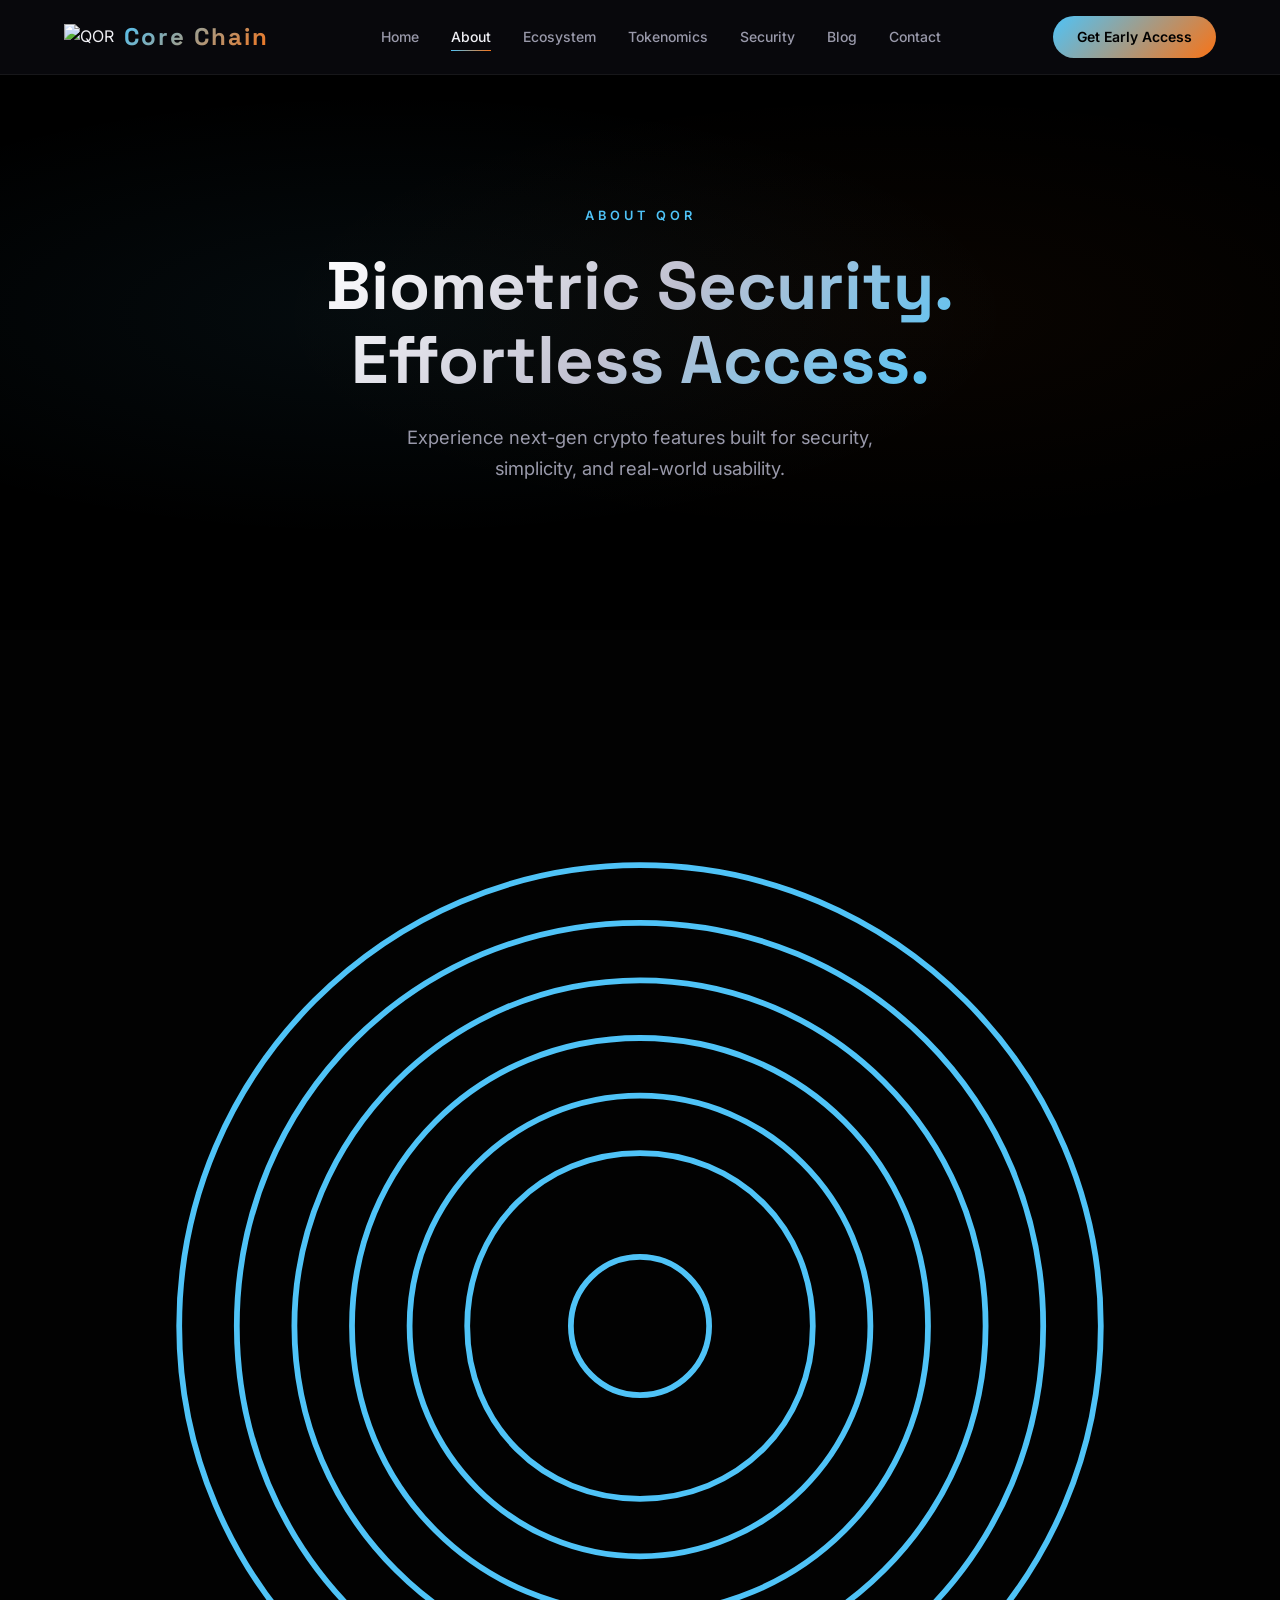
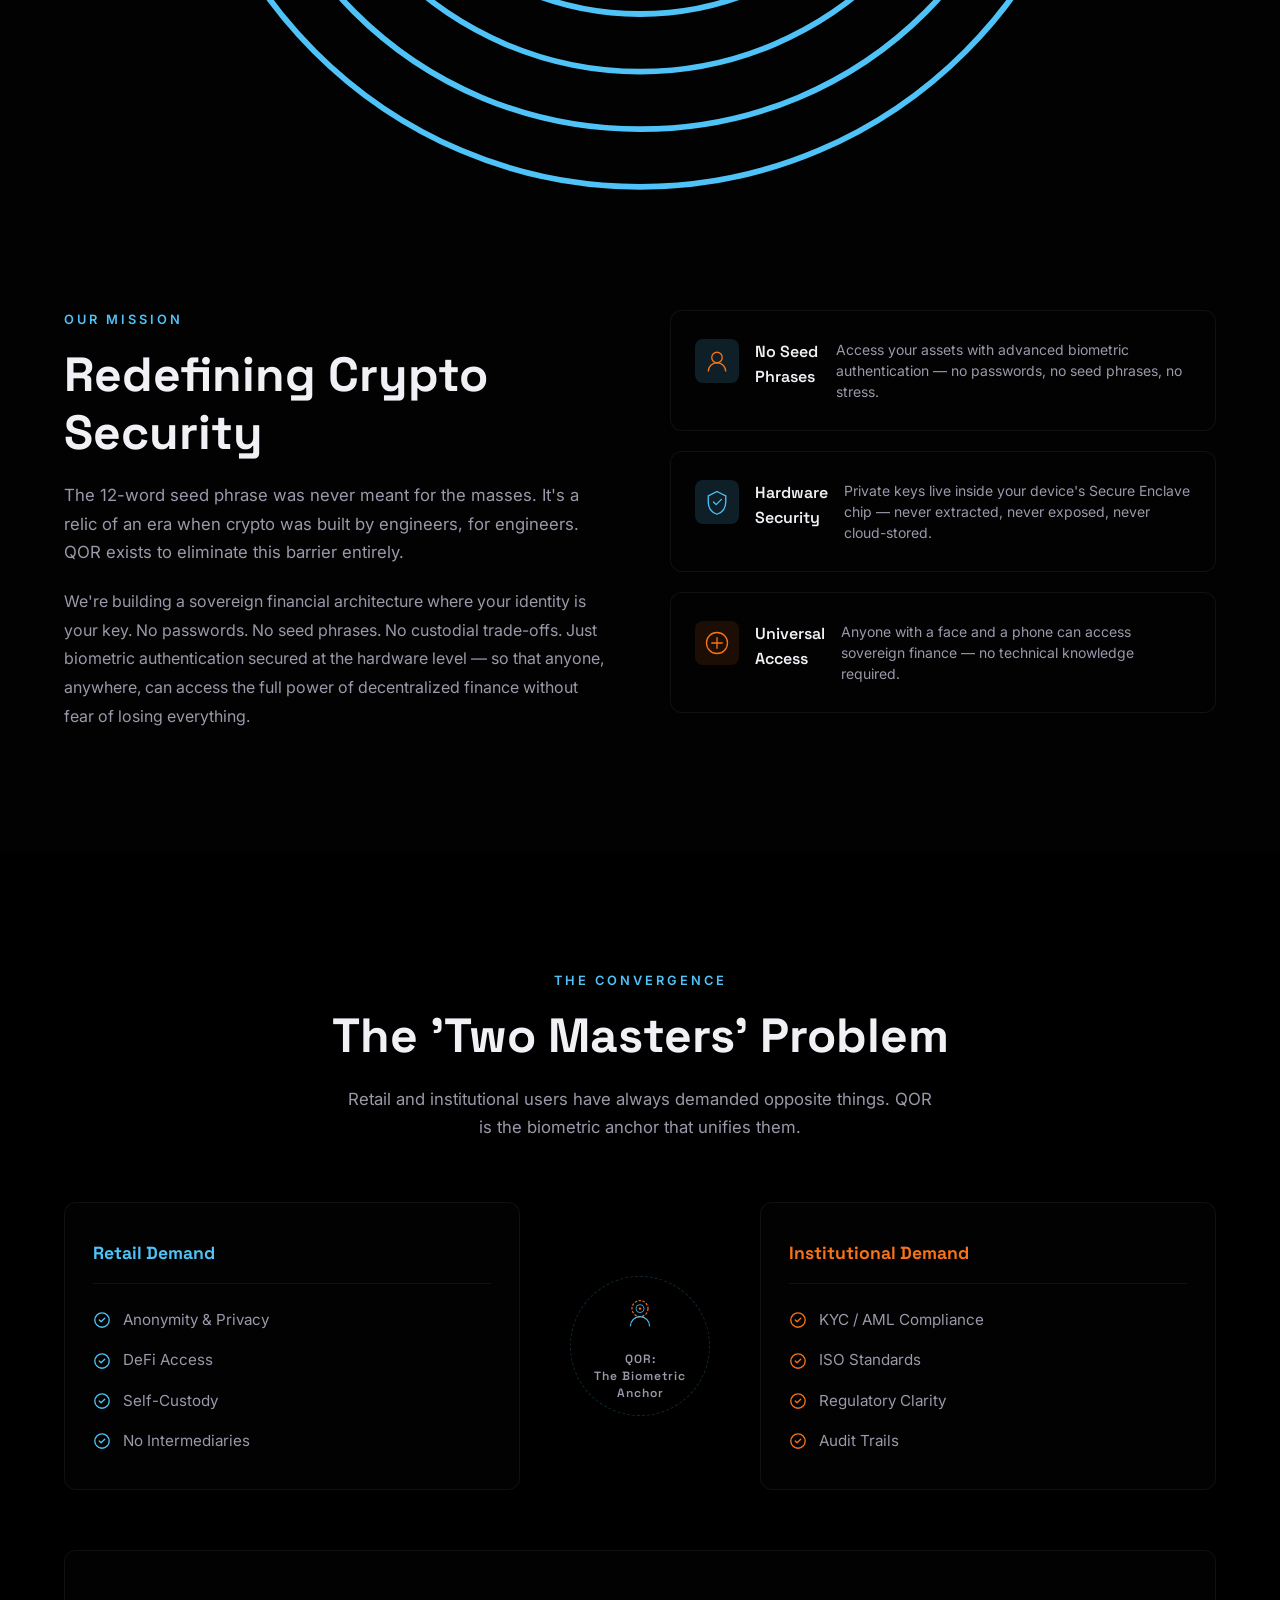
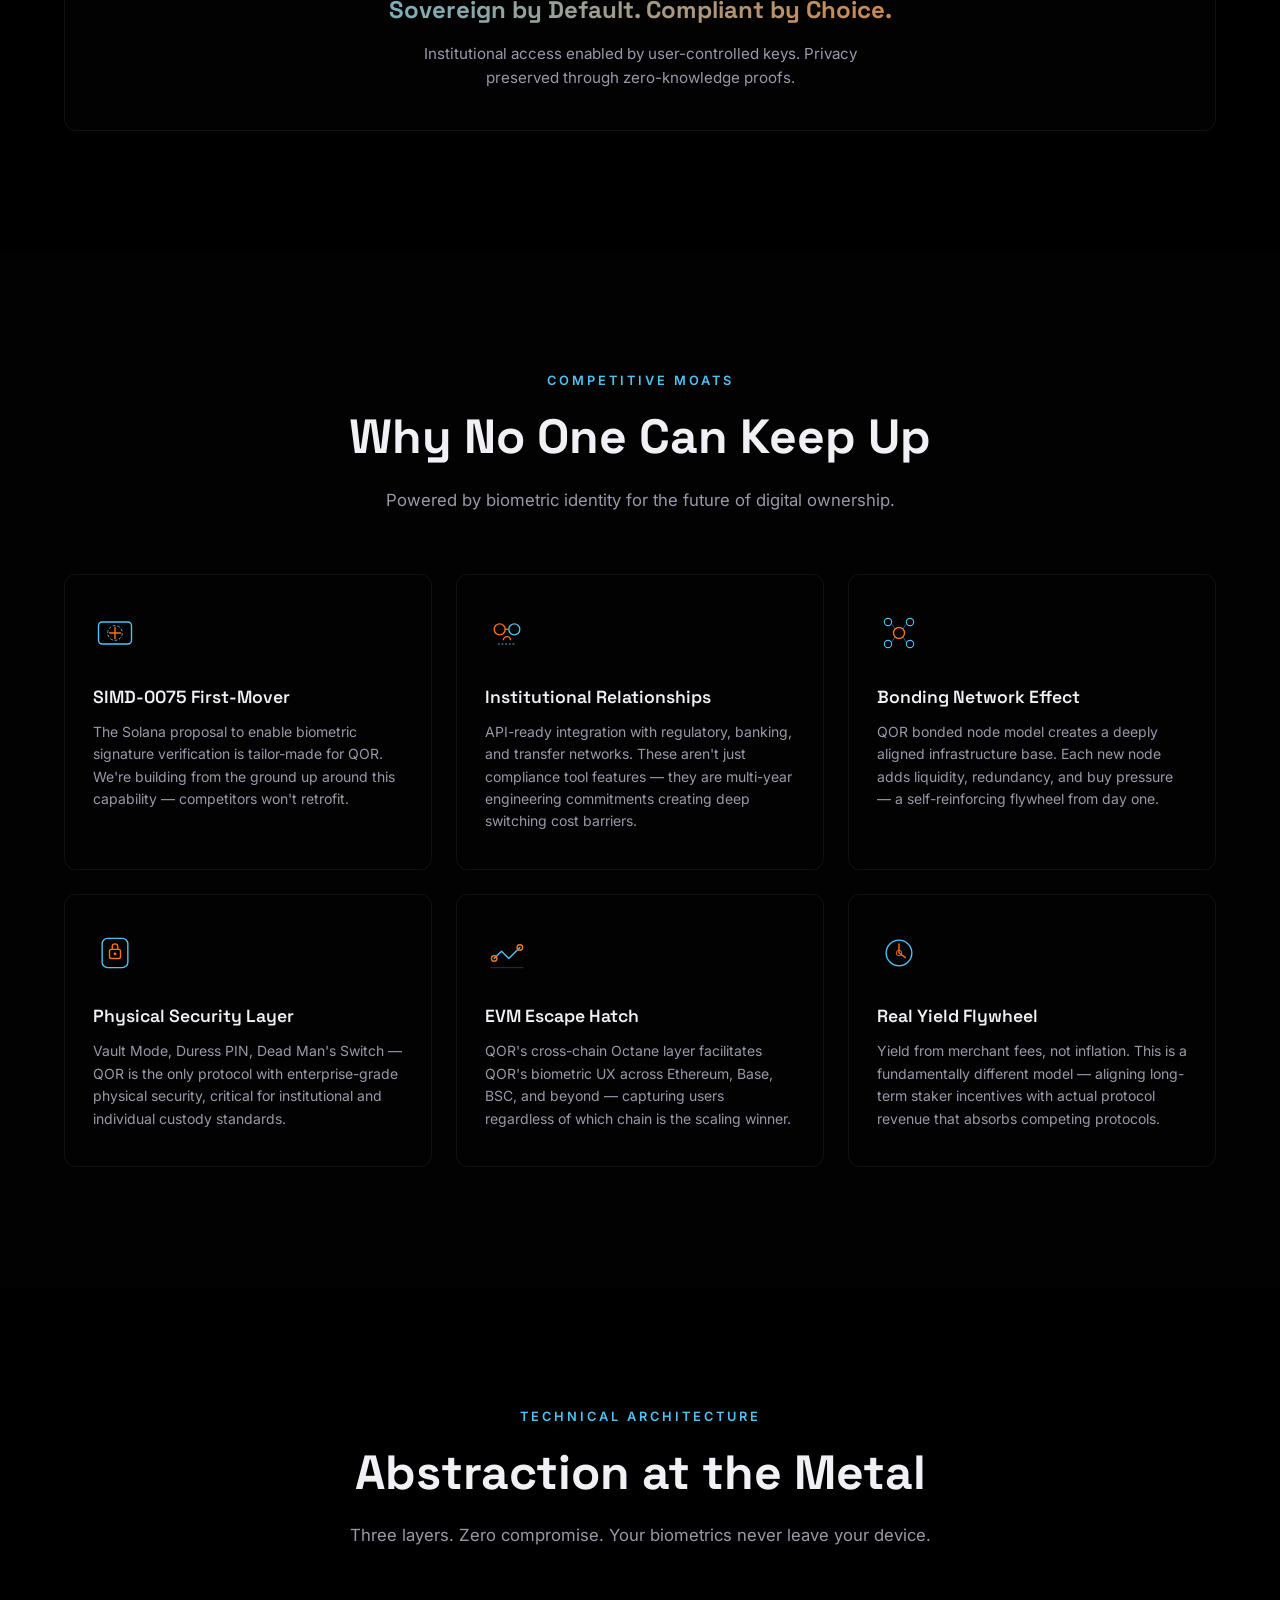
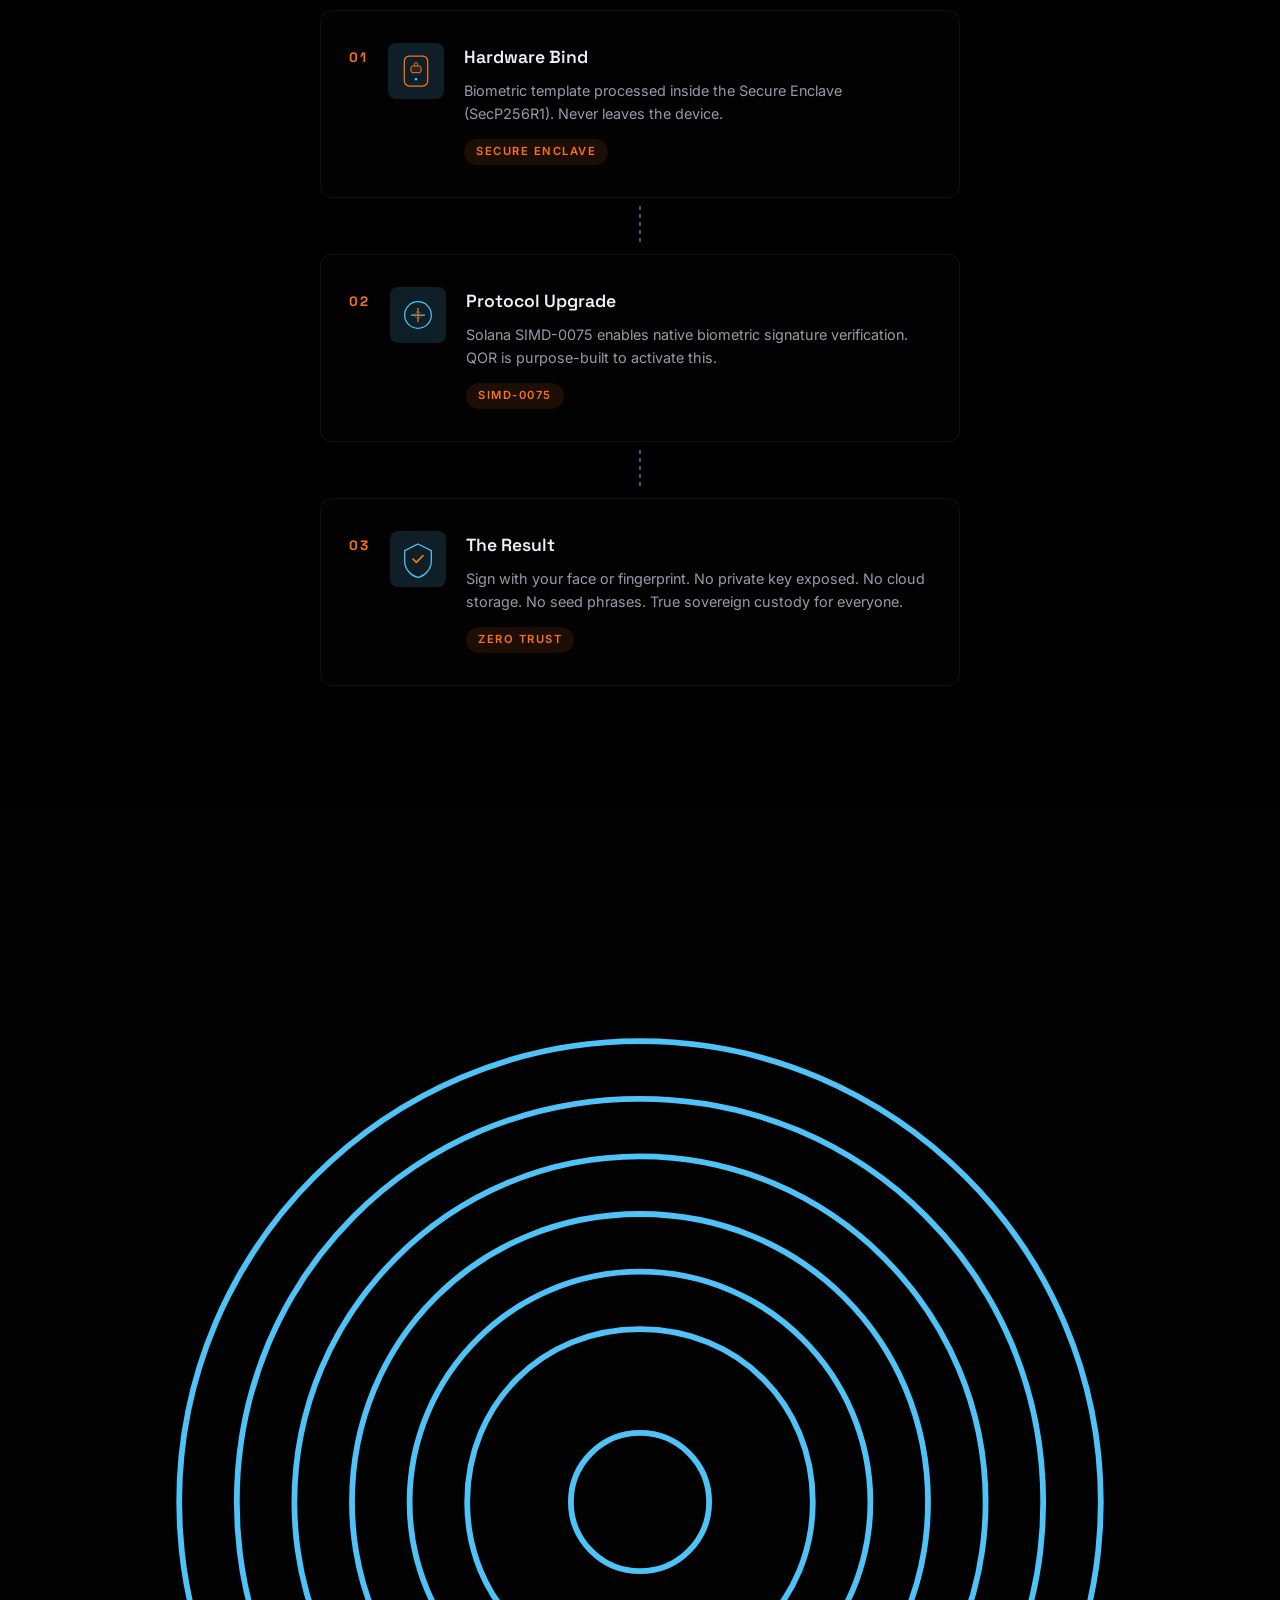
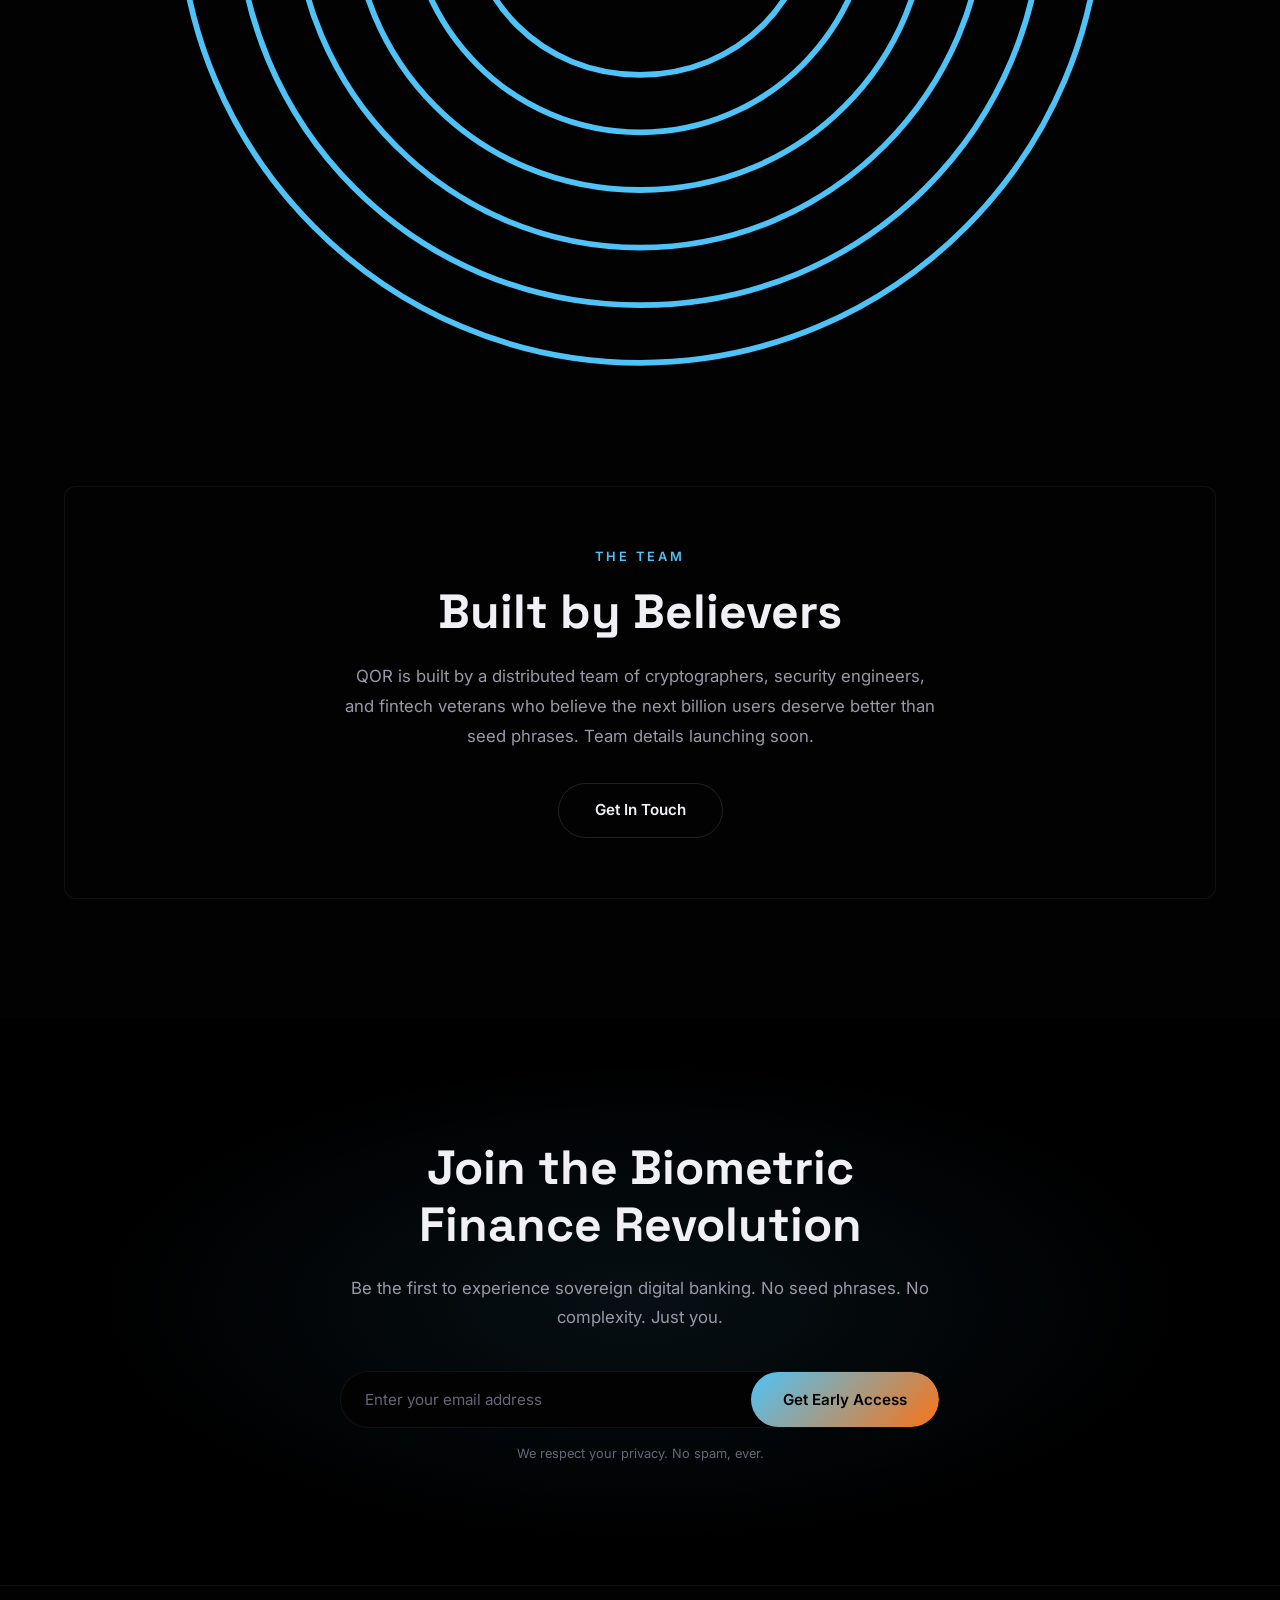
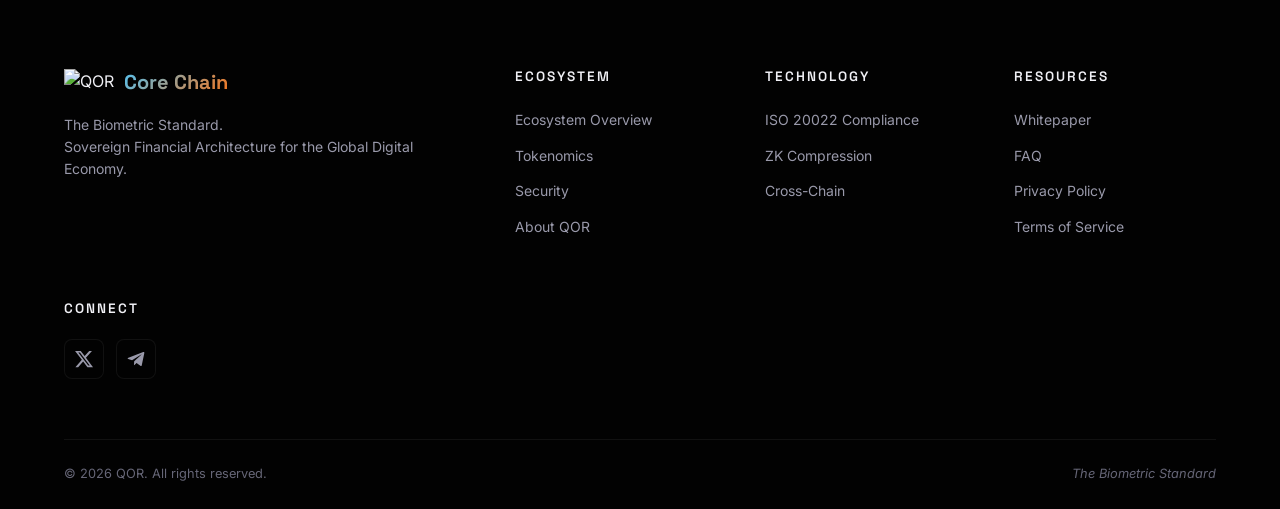
==== commit 69b274b5: "Update biometric references: face AND fingerprint, not just face The wallet supports both Face ID an" ====
--- a/about.html
+++ b/about.html
@@ -3,6 +3,13 @@
 <head>
   <meta charset="UTF-8">
   <meta name="viewport" content="width=device-width, initial-scale=1.0">
+  <meta name="description" content="About QOR — Redefining crypto security with biometric authentication. Learn about our mission, competitive moats, and the technology behind the biometric standard.">
+  <meta property="og:title" content="About — QOR | The Biometric Standard">
+  <meta property="og:description" content="Redefining crypto security with biometric authentication. Learn about our mission and the technology behind QOR.">
+  <meta property="og:type" content="website">
+  <meta property="og:image" content="assets/images/qor-logo.png">
+  <meta name="twitter:card" content="summary_large_image">
+  <meta name="twitter:site" content="@QOR_network">
   <title>About — QOR | The Biometric Standard</title>
   <link rel="stylesheet" href="css/styles.css">
   <link rel="preconnect" href="https://fonts.googleapis.com">
@@ -15,20 +22,8 @@
   <nav class="navbar" id="navbar">
     <div class="nav-container">
       <a href="index.html" class="nav-logo">
-        <svg class="logo-icon" viewBox="0 0 40 40" width="36" height="36">
-          <circle cx="20" cy="20" r="18" stroke="url(#logoGrad)" stroke-width="1.5" fill="none"/>
-          <path d="M20 6 C14 6 10 12 10 20 C10 28 14 34 20 34 C26 34 30 28 30 20 C30 12 26 6 20 6 Z" stroke="url(#logoGrad)" stroke-width="1" fill="none"/>
-          <path d="M20 10 C16 10 13 14 13 20 C13 26 16 30 20 30 C24 30 27 26 27 20 C27 14 24 10 20 10 Z" stroke="url(#logoGrad)" stroke-width="0.8" fill="none"/>
-          <path d="M20 14 C18 14 16 16 16 20 C16 24 18 26 20 26 C22 26 24 24 24 20 C24 16 22 14 20 14 Z" stroke="url(#logoGrad)" stroke-width="0.6" fill="none"/>
-          <circle cx="20" cy="20" r="2" fill="url(#logoGrad)"/>
-          <defs>
-            <linearGradient id="logoGrad" x1="0%" y1="0%" x2="100%" y2="100%">
-              <stop offset="0%" style="stop-color:#4FC3F7"/>
-              <stop offset="100%" style="stop-color:#F97316"/>
-            </linearGradient>
-          </defs>
-        </svg>
-        <span class="logo-text">QOR</span>
+        <img src="assets/images/qor-logo.png" alt="QOR" class="logo-img">
+        <span class="logo-text">Core Chain</span>
       </a>
 
       <ul class="nav-links" id="navLinks">
@@ -81,7 +76,13 @@
 
   <!-- ===== SECTION 2: MISSION ===== -->
   <section class="section about-mission" id="mission">
-    <div class="container">
+    <div class="container" style="position: relative;">
+      <svg class="fingerprint-watermark" viewBox="0 0 200 200" fill="none" xmlns="http://www.w3.org/2000/svg">
+  <path d="M100 20c-44 0-80 36-80 80s36 80 80 80 80-36 80-80-36-80-80-80zm0 10c39 0 70 31 70 70s-31 70-70 70-70-31-70-70 31-70 70-70z" stroke="#4FC3F7" stroke-width="1"/>
+  <path d="M100 40c-33 0-60 27-60 60s27 60 60 60 60-27 60-60-27-60-60-60zm0 10c28 0 50 22 50 50s-22 50-50 50-50-22-50-50 22-50 50-50z" stroke="#4FC3F7" stroke-width="1"/>
+  <path d="M100 60c-22 0-40 18-40 40s18 40 40 40 40-18 40-40-18-40-40-40zm0 10c17 0 30 13 30 30s-13 30-30 30-30-13-30-30 13-30 30-30z" stroke="#4FC3F7" stroke-width="1"/>
+  <circle cx="100" cy="100" r="12" stroke="#4FC3F7" stroke-width="1"/>
+</svg>
       <div class="mission-grid">
         <div class="mission-content">
           <p class="section-tag">Our Mission</p>
@@ -365,7 +366,7 @@
             </div>
             <div>
               <h3>The Result</h3>
-              <p class="tech-detail">Sign with your face. No private key exposed. No cloud storage. No seed phrases. True sovereign custody for everyone.</p>
+              <p class="tech-detail">Sign with your face or fingerprint. No private key exposed. No cloud storage. No seed phrases. True sovereign custody for everyone.</p>
               <span class="tech-badge">Zero Trust</span>
             </div>
           </div>
@@ -377,7 +378,13 @@
 
   <!-- ===== SECTION 6: TEAM PLACEHOLDER ===== -->
   <section class="section about-team" id="team">
-    <div class="container">
+    <div class="container" style="position: relative;">
+      <svg class="fingerprint-watermark fingerprint-watermark-left" viewBox="0 0 200 200" fill="none" xmlns="http://www.w3.org/2000/svg">
+  <path d="M100 20c-44 0-80 36-80 80s36 80 80 80 80-36 80-80-36-80-80-80zm0 10c39 0 70 31 70 70s-31 70-70 70-70-31-70-70 31-70 70-70z" stroke="#4FC3F7" stroke-width="1"/>
+  <path d="M100 40c-33 0-60 27-60 60s27 60 60 60 60-27 60-60-27-60-60-60zm0 10c28 0 50 22 50 50s-22 50-50 50-50-22-50-50 22-50 50-50z" stroke="#4FC3F7" stroke-width="1"/>
+  <path d="M100 60c-22 0-40 18-40 40s18 40 40 40 40-18 40-40-18-40-40-40zm0 10c17 0 30 13 30 30s-13 30-30 30-30-13-30-30 13-30 30-30z" stroke="#4FC3F7" stroke-width="1"/>
+  <circle cx="100" cy="100" r="12" stroke="#4FC3F7" stroke-width="1"/>
+</svg>
       <div class="team-banner" data-aos>
         <p class="section-tag">The Team</p>
         <h2 class="section-title">Built by Believers</h2>
@@ -413,68 +420,54 @@
 
         <div class="footer-col footer-brand">
           <a href="index.html" class="footer-logo">
-            <svg class="logo-icon" viewBox="0 0 40 40" width="32" height="32">
-              <circle cx="20" cy="20" r="18" stroke="url(#footLogoGrad)" stroke-width="1.5" fill="none"/>
-              <path d="M20 6 C14 6 10 12 10 20 C10 28 14 34 20 34 C26 34 30 28 30 20 C30 12 26 6 20 6 Z" stroke="url(#footLogoGrad)" stroke-width="1" fill="none"/>
-              <circle cx="20" cy="20" r="2" fill="url(#footLogoGrad)"/>
-              <defs>
-                <linearGradient id="footLogoGrad" x1="0%" y1="0%" x2="100%" y2="100%">
-                  <stop offset="0%" style="stop-color:#4FC3F7"/>
-                  <stop offset="100%" style="stop-color:#F97316"/>
-                </linearGradient>
-              </defs>
-            </svg>
-            <span>QOR</span>
+            <img src="assets/images/qor-logo.png" alt="QOR" class="footer-logo-img">
+            <span>Core Chain</span>
           </a>
           <p class="footer-tagline">The Biometric Standard.<br>Sovereign Financial Architecture for the Global Digital Economy.</p>
         </div>
 
         <div class="footer-col">
-          <h4>Pages</h4>
+          <h4>Ecosystem</h4>
           <ul>
-            <li><a href="index.html">Home</a></li>
-            <li><a href="about.html">About</a></li>
-            <li><a href="ecosystem.html">Ecosystem</a></li>
+            <li><a href="ecosystem.html">Ecosystem Overview</a></li>
             <li><a href="tokenomics.html">Tokenomics</a></li>
             <li><a href="security.html">Security</a></li>
-            <li><a href="blog.html">Blog</a></li>
-            <li><a href="contact.html">Contact</a></li>
+            <li><a href="about.html">About QOR</a></li>
+          </ul>
+        </div>
+
+        <div class="footer-col">
+          <h4>Technology</h4>
+          <ul>
+            <li><a href="compliance.html">ISO 20022 Compliance</a></li>
+            <li><a href="zk-compression.html">ZK Compression</a></li>
+            <li><a href="cross-chain.html">Cross-Chain</a></li>
           </ul>
         </div>
 
         <div class="footer-col">
           <h4>Resources</h4>
           <ul>
-            <li><a href="#">Whitepaper <span class="coming-soon">Soon</span></a></li>
+            <li><a href="Whitepaper QOR.pdf" target="_blank">Whitepaper</a></li>
             <li><a href="contact.html#faq">FAQ</a></li>
-            <li><a href="#">Privacy Policy</a></li>
-            <li><a href="#">Terms of Service</a></li>
+            <li><a href="privacy.html">Privacy Policy</a></li>
+            <li><a href="terms.html">Terms of Service</a></li>
           </ul>
         </div>
 
         <div class="footer-col">
           <h4>Connect</h4>
           <div class="social-links">
-            <a href="#" aria-label="Twitter/X">
+            <a href="https://x.com/QOR_network" aria-label="Twitter/X">
               <svg viewBox="0 0 24 24" width="20" height="20" fill="currentColor">
                 <path d="M18.244 2.25h3.308l-7.227 8.26 8.502 11.24H16.17l-5.214-6.817L4.99 21.75H1.68l7.73-8.835L1.254 2.25H8.08l4.713 6.231zm-1.161 17.52h1.833L7.084 4.126H5.117z"/>
               </svg>
             </a>
-            <a href="#" aria-label="Telegram">
+            <a href="https://t.me/QOR_Networks" aria-label="Telegram">
               <svg viewBox="0 0 24 24" width="20" height="20" fill="currentColor">
                 <path d="M20.665 3.717l-17.73 6.837c-1.21.486-1.203 1.161-.222 1.462l4.552 1.42 10.532-6.645c.498-.303.953-.14.579.192l-8.533 7.701h-.002l.002.001-.314 4.692c.46 0 .663-.211.921-.46l2.211-2.15 4.599 3.397c.848.467 1.457.227 1.668-.785l3.019-14.228c.309-1.239-.473-1.8-1.282-1.434z"/>
               </svg>
             </a>
-            <a href="#" aria-label="Discord">
-              <svg viewBox="0 0 24 24" width="20" height="20" fill="currentColor">
-                <path d="M20.317 4.37a19.791 19.791 0 0 0-4.885-1.515.074.074 0 0 0-.079.037c-.21.375-.444.864-.608 1.25a18.27 18.27 0 0 0-5.487 0 12.64 12.64 0 0 0-.617-1.25.077.077 0 0 0-.079-.037A19.736 19.736 0 0 0 3.677 4.37a.07.07 0 0 0-.032.027C.533 9.046-.32 13.58.099 18.057a.082.082 0 0 0 .031.057 19.9 19.9 0 0 0 5.993 3.03.078.078 0 0 0 .084-.028 14.09 14.09 0 0 0 1.226-1.994.076.076 0 0 0-.041-.106 13.107 13.107 0 0 1-1.872-.892.077.077 0 0 1-.008-.128 10.2 10.2 0 0 0 .372-.292.074.074 0 0 1 .077-.01c3.928 1.793 8.18 1.793 12.062 0a.074.074 0 0 1 .078.01c.12.098.246.198.373.292a.077.077 0 0 1-.006.127 12.299 12.299 0 0 1-1.873.892.077.077 0 0 0-.041.107c.36.698.772 1.362 1.225 1.993a.076.076 0 0 0 .084.028 19.839 19.839 0 0 0 6.002-3.03.077.077 0 0 0 .032-.054c.5-5.177-.838-9.674-3.549-13.66a.061.061 0 0 0-.031-.03zM8.02 15.33c-1.183 0-2.157-1.085-2.157-2.419 0-1.333.956-2.419 2.157-2.419 1.21 0 2.176 1.095 2.157 2.42 0 1.333-.956 2.418-2.157 2.418zm7.975 0c-1.183 0-2.157-1.085-2.157-2.419 0-1.333.956-2.419 2.157-2.419 1.21 0 2.176 1.095 2.157 2.42 0 1.333-.947 2.418-2.157 2.418z"/>
-              </svg>
-            </a>
-            <a href="#" aria-label="LinkedIn">
-              <svg viewBox="0 0 24 24" width="20" height="20" fill="currentColor">
-                <path d="M20.447 20.452h-3.554v-5.569c0-1.328-.027-3.037-1.852-3.037-1.853 0-2.136 1.445-2.136 2.939v5.667H9.351V9h3.414v1.561h.046c.477-.9 1.637-1.85 3.37-1.85 3.601 0 4.267 2.37 4.267 5.455v6.286zM5.337 7.433c-1.144 0-2.063-.926-2.063-2.065 0-1.138.92-2.063 2.063-2.063 1.14 0 2.064.925 2.064 2.063 0 1.139-.925 2.065-2.064 2.065zm1.782 13.019H3.555V9h3.564v11.452zM22.225 0H1.771C.792 0 0 .774 0 1.729v20.542C0 23.227.792 24 1.771 24h20.451C23.2 24 24 23.227 24 22.271V1.729C24 .774 23.2 0 22.222 0h.003z"/>
-              </svg>
-            </a>
           </div>
         </div>
       </div>
@@ -487,6 +480,8 @@
   </footer>
 
 
+  <script src="js/tracker.js"></script>
   <script src="js/script.js"></script>
+  <script src="js/chatbot.js"></script>
 </body>
 </html>
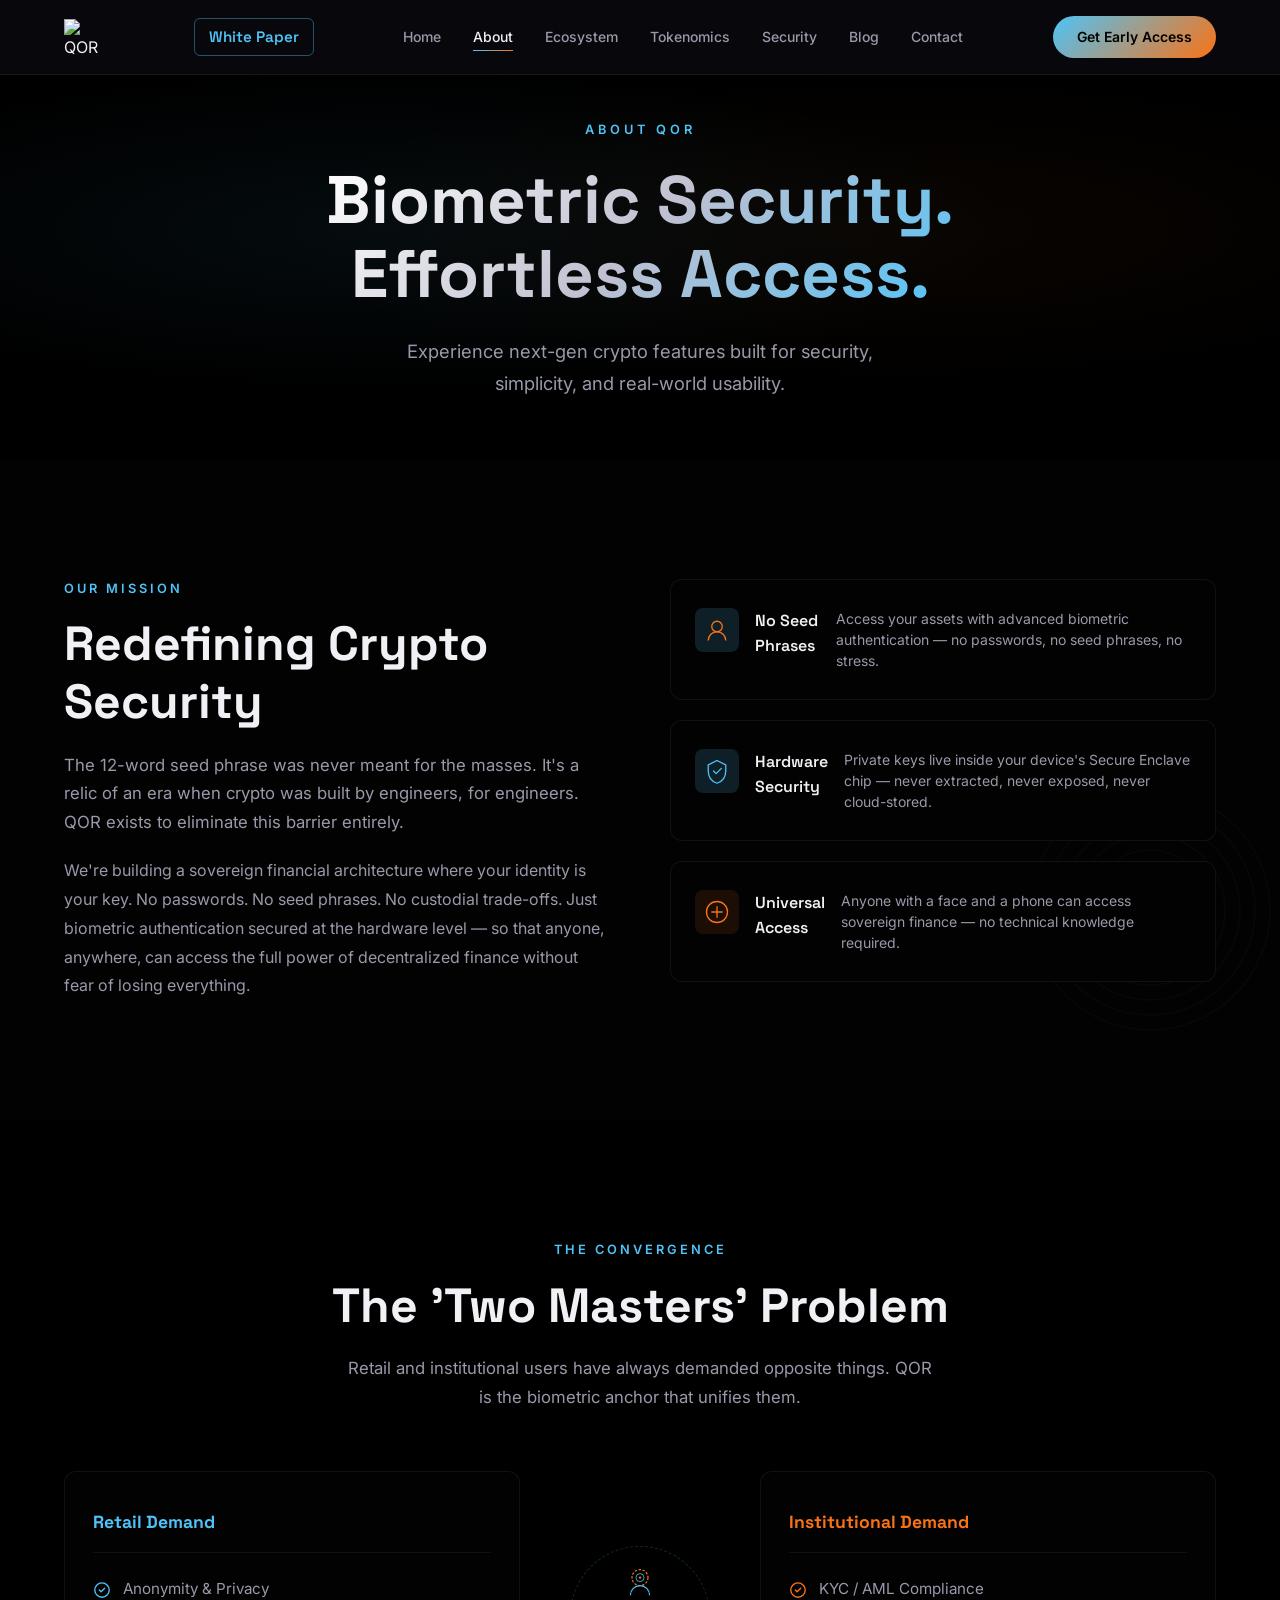
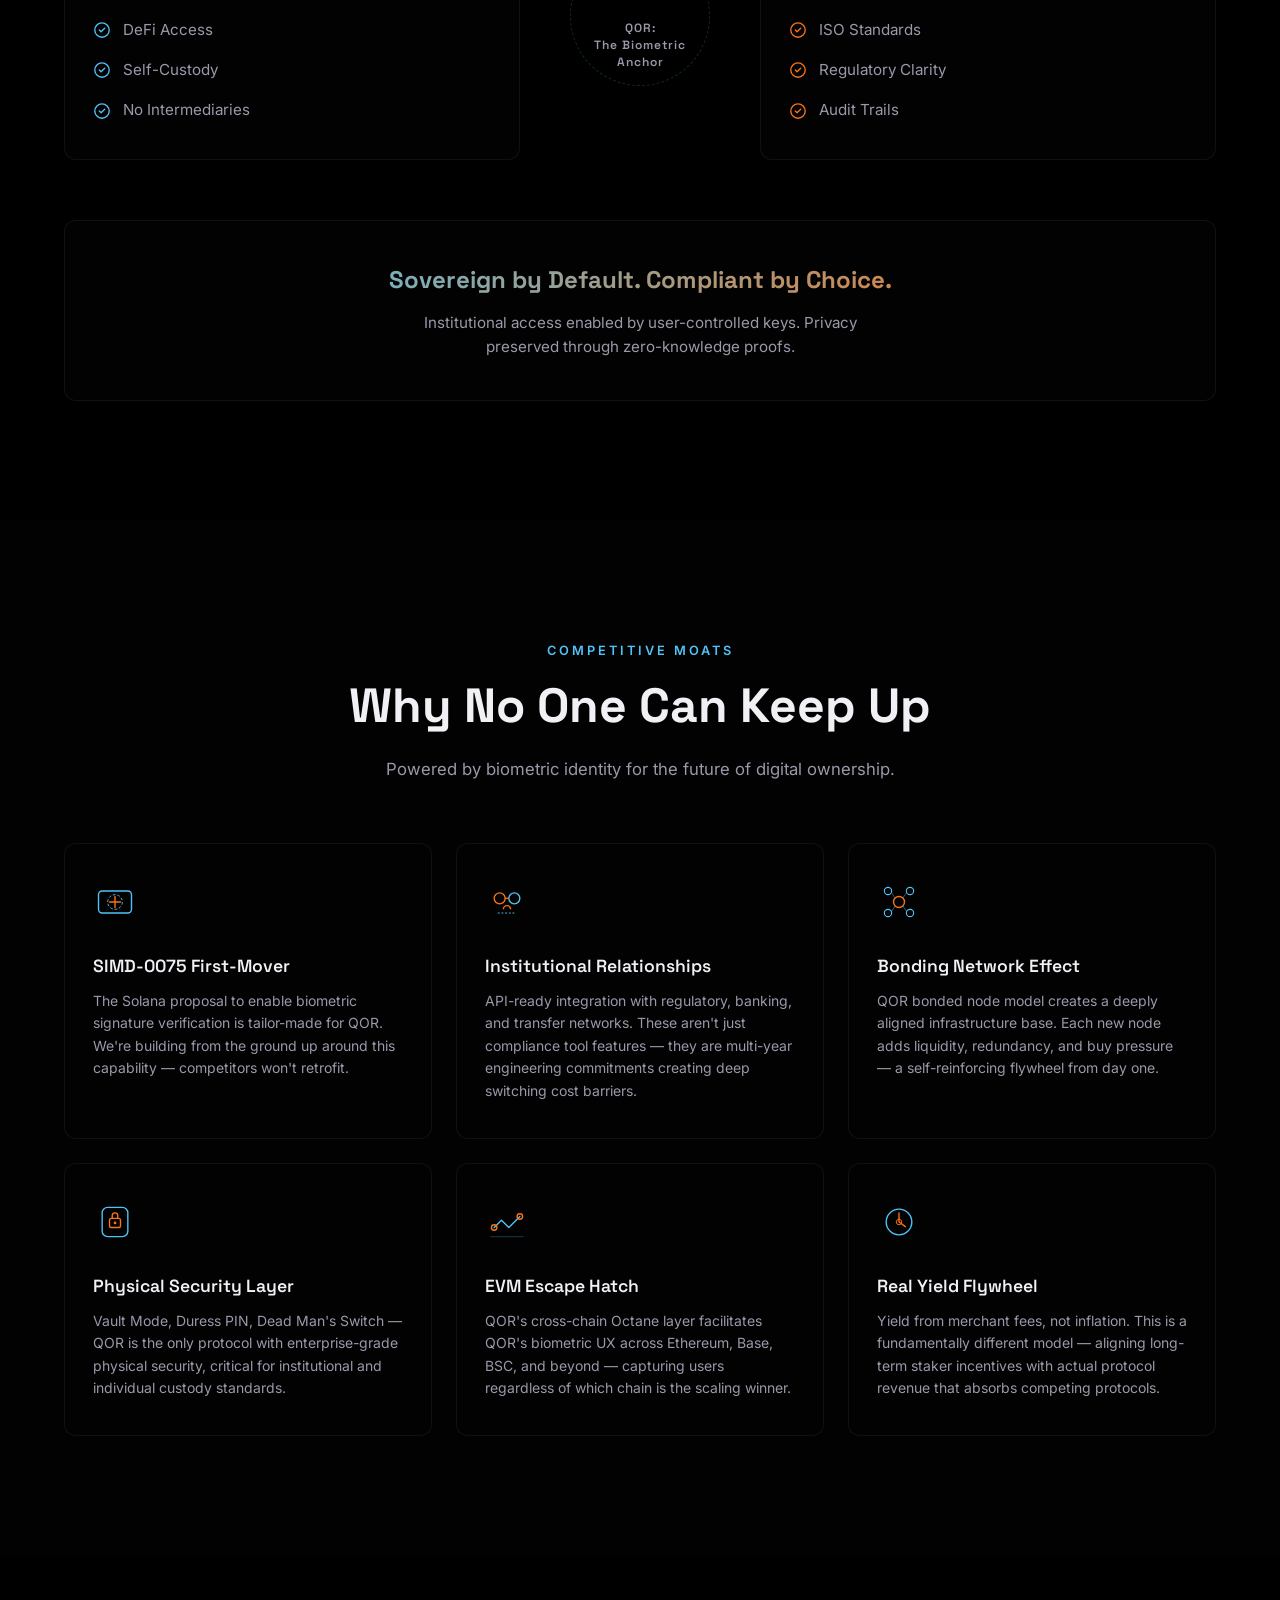
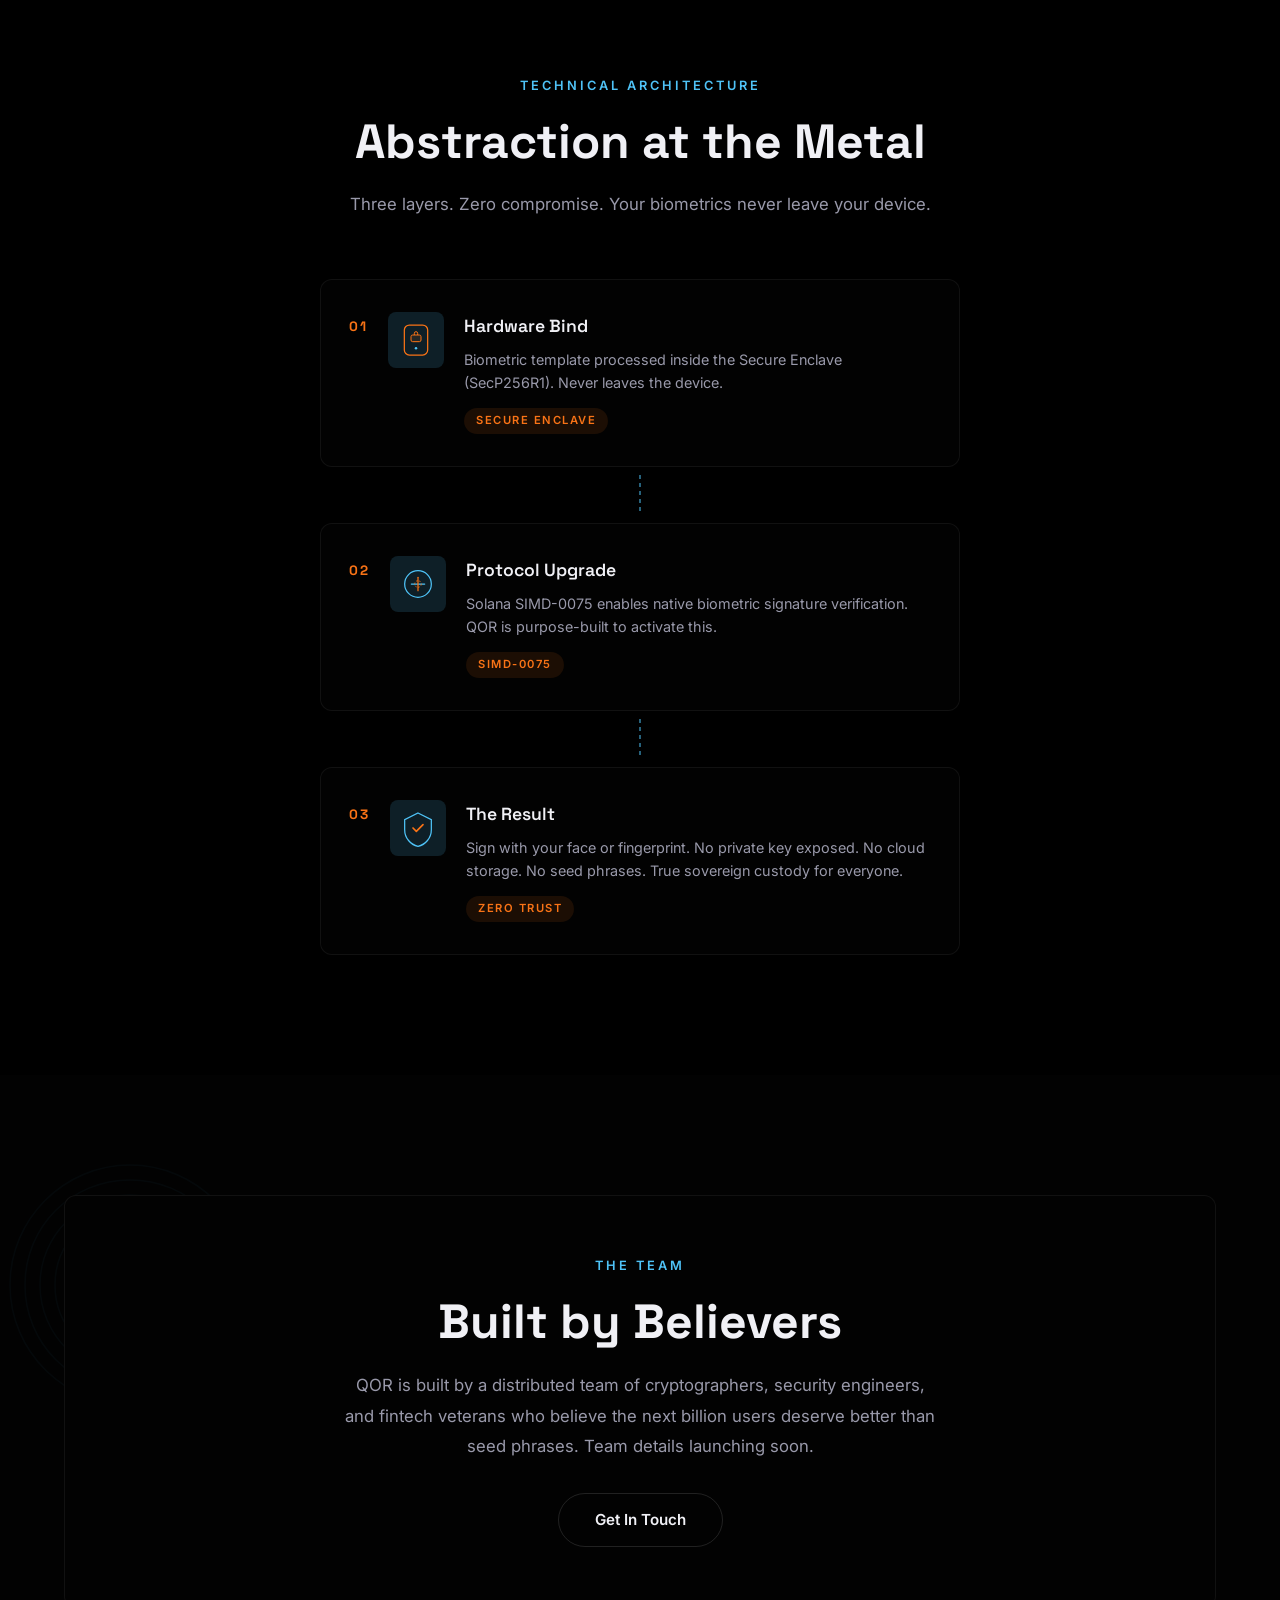
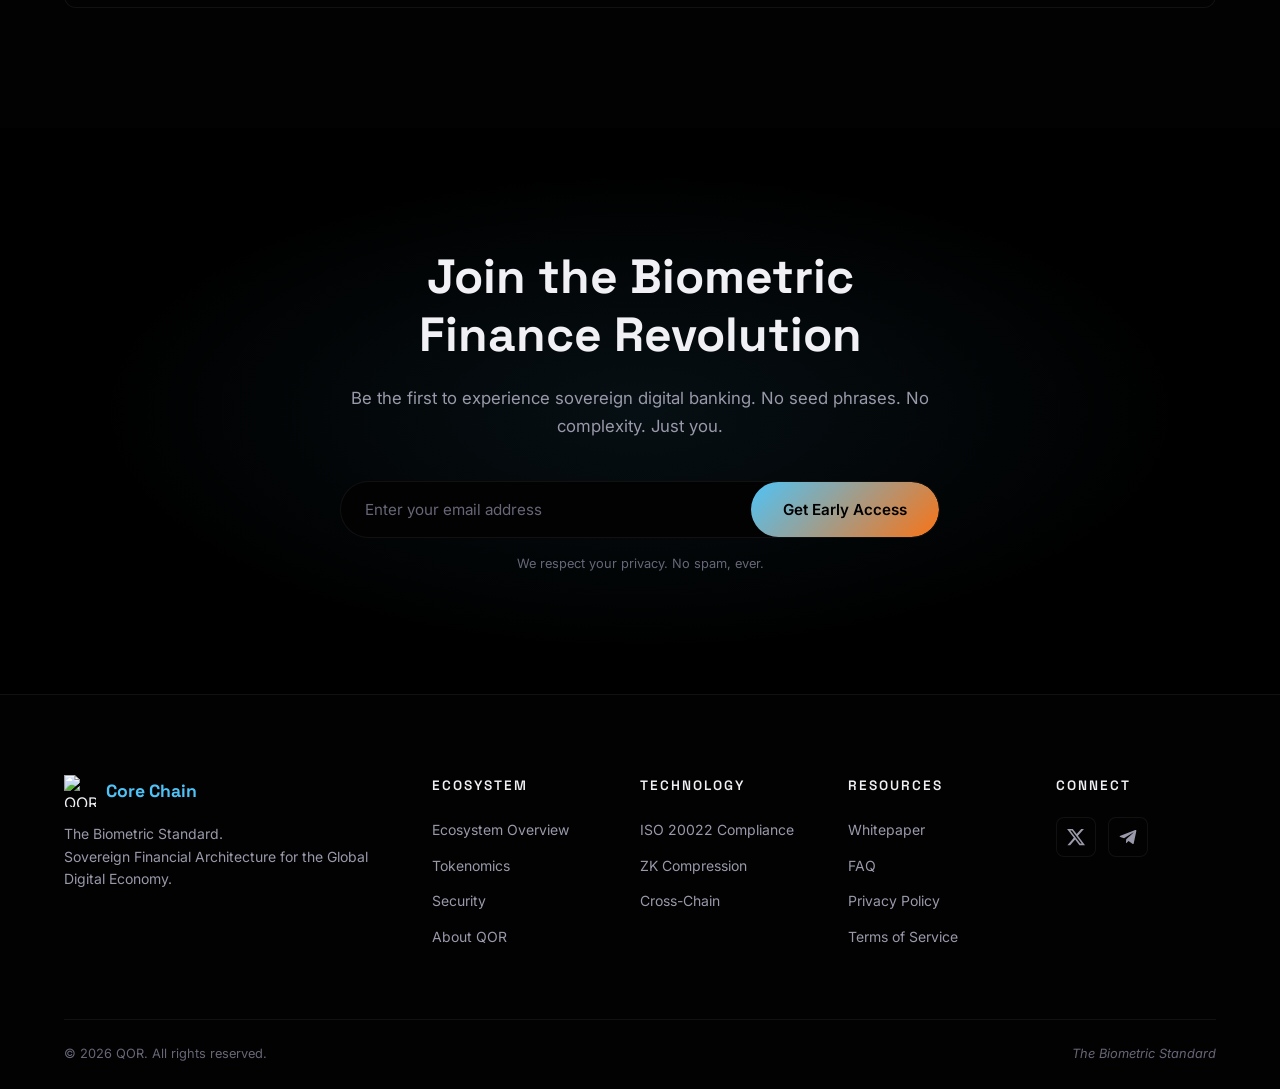
==== commit e409743e: "Add White Paper link to navbar, remove Core Chain text, reduce hero padding - Removed "Core Chain" t" ====
--- a/about.html
+++ b/about.html
@@ -23,8 +23,8 @@
     <div class="nav-container">
       <a href="index.html" class="nav-logo">
         <img src="assets/images/qor-logo.png" alt="QOR" class="logo-img">
-        <span class="logo-text">Core Chain</span>
       </a>
+      <a href="whitepaper.html" class="nav-whitepaper">White Paper</a>
 
       <ul class="nav-links" id="navLinks">
         <li><a href="index.html">Home</a></li>
@@ -49,6 +49,7 @@
   <!-- ===== MOBILE MENU ===== -->
   <div class="mobile-menu" id="mobileMenu">
     <ul class="mobile-links">
+      <li><a href="whitepaper.html">White Paper</a></li>
       <li><a href="index.html">Home</a></li>
       <li><a href="about.html" class="active">About</a></li>
       <li><a href="ecosystem.html">Ecosystem</a></li>
--- a/css/styles.css
+++ b/css/styles.css
@@ -32,6 +32,7 @@
 html {
   scroll-behavior: smooth;
   font-size: 16px;
+  overflow-x: hidden;
 }
 
 body {
@@ -99,17 +100,49 @@
   align-items: center;
   gap: 10px;
   z-index: 1001;
+  flex-shrink: 0;
+  min-width: 0;
+}
+
+.logo-img {
+  width: 36px;
+  height: 36px;
+  object-fit: contain;
+}
+
+.footer-logo-img {
+  width: 32px;
+  height: 32px;
+  object-fit: contain;
 }
 
 .logo-text {
   font-family: var(--font-heading);
-  font-size: 1.5rem;
+  font-size: 1.25rem;
   font-weight: 700;
-  letter-spacing: 2px;
-  background: var(--gradient-main);
-  -webkit-background-clip: text;
-  -webkit-text-fill-color: transparent;
-  background-clip: text;
+  letter-spacing: 1.5px;
+  color: #4FC3F7;
+  white-space: nowrap;
+}
+
+.nav-whitepaper {
+  font-family: var(--font-heading);
+  font-size: 0.95rem;
+  font-weight: 600;
+  color: #4FC3F7;
+  text-decoration: none;
+  white-space: nowrap;
+  padding: 6px 14px;
+  border: 1px solid rgba(79, 195, 247, 0.4);
+  border-radius: 6px;
+  transition: all 0.3s ease;
+  margin-left: 4px;
+}
+
+.nav-whitepaper:hover {
+  background: rgba(79, 195, 247, 0.1);
+  border-color: #4FC3F7;
+  color: #fff;
 }
 
 .nav-links {
@@ -1040,7 +1073,7 @@
 
 .footer-grid {
   display: grid;
-  grid-template-columns: 2fr 1fr 1fr 1fr;
+  grid-template-columns: 2fr 1fr 1fr 1fr 1fr;
   gap: 48px;
   padding-bottom: 60px;
   border-bottom: 1px solid var(--border);
@@ -1055,12 +1088,9 @@
 
 .footer-logo span {
   font-family: var(--font-heading);
-  font-size: 1.25rem;
+  font-size: 1.1rem;
   font-weight: 700;
-  background: var(--gradient-main);
-  -webkit-background-clip: text;
-  -webkit-text-fill-color: transparent;
-  background-clip: text;
+  color: #4FC3F7;
 }
 
 .footer-tagline {
@@ -1456,12 +1486,22 @@
 }
 
 @media (max-width: 768px) {
+  html, body {
+    overflow-x: hidden;
+    width: 100%;
+  }
+
   :root {
     --section-padding: 80px 0;
   }
 
+  .nav-container {
+    max-width: 100%;
+  }
+
   .nav-links,
-  .nav-cta:not(.mobile-cta) {
+  .nav-cta:not(.mobile-cta),
+  .nav-whitepaper {
     display: none;
   }
 
@@ -1604,11 +1644,11 @@
 /* About Hero */
 .about-hero {
   position: relative;
-  min-height: 70vh;
+  min-height: auto;
   display: flex;
   align-items: center;
   justify-content: center;
-  padding: 160px 0 100px;
+  padding: 120px 0 60px;
   overflow: hidden;
   text-align: center;
 }
@@ -2056,7 +2096,7 @@
 @media (max-width: 768px) {
   .about-hero {
     min-height: auto;
-    padding: 120px 24px 60px;
+    padding: 100px 24px 40px;
   }
 
   .moats-grid {
@@ -4536,3 +4576,63 @@
     transform: scale(0.7);
   }
 }
+
+/* ===== FINGERPRINT WATERMARK ===== */
+.fingerprint-watermark {
+  position: absolute;
+  right: -60px;
+  bottom: -60px;
+  width: 300px;
+  height: 300px;
+  opacity: 0.03;
+  pointer-events: none;
+  z-index: 0;
+}
+
+.fingerprint-watermark-left {
+  right: auto;
+  left: -60px;
+  bottom: auto;
+  top: -60px;
+}
+
+/* ===== LEGAL PAGES ===== */
+.legal-content {
+  max-width: 760px;
+  margin: 0 auto;
+}
+
+.legal-content h3 {
+  font-family: var(--font-heading);
+  font-size: 1.15rem;
+  font-weight: 600;
+  margin: 40px 0 12px;
+  color: var(--text-primary);
+}
+
+.legal-content p {
+  font-size: 0.9rem;
+  color: var(--text-secondary);
+  line-height: 1.8;
+  margin-bottom: 16px;
+}
+
+.legal-content ul {
+  margin-bottom: 16px;
+  padding-left: 20px;
+}
+
+.legal-content li {
+  font-size: 0.9rem;
+  color: var(--text-secondary);
+  line-height: 1.8;
+  list-style: disc;
+  margin-bottom: 4px;
+}
+
+.legal-updated {
+  font-size: 0.8rem;
+  color: var(--text-muted);
+  margin-bottom: 40px;
+  font-style: italic;
+}
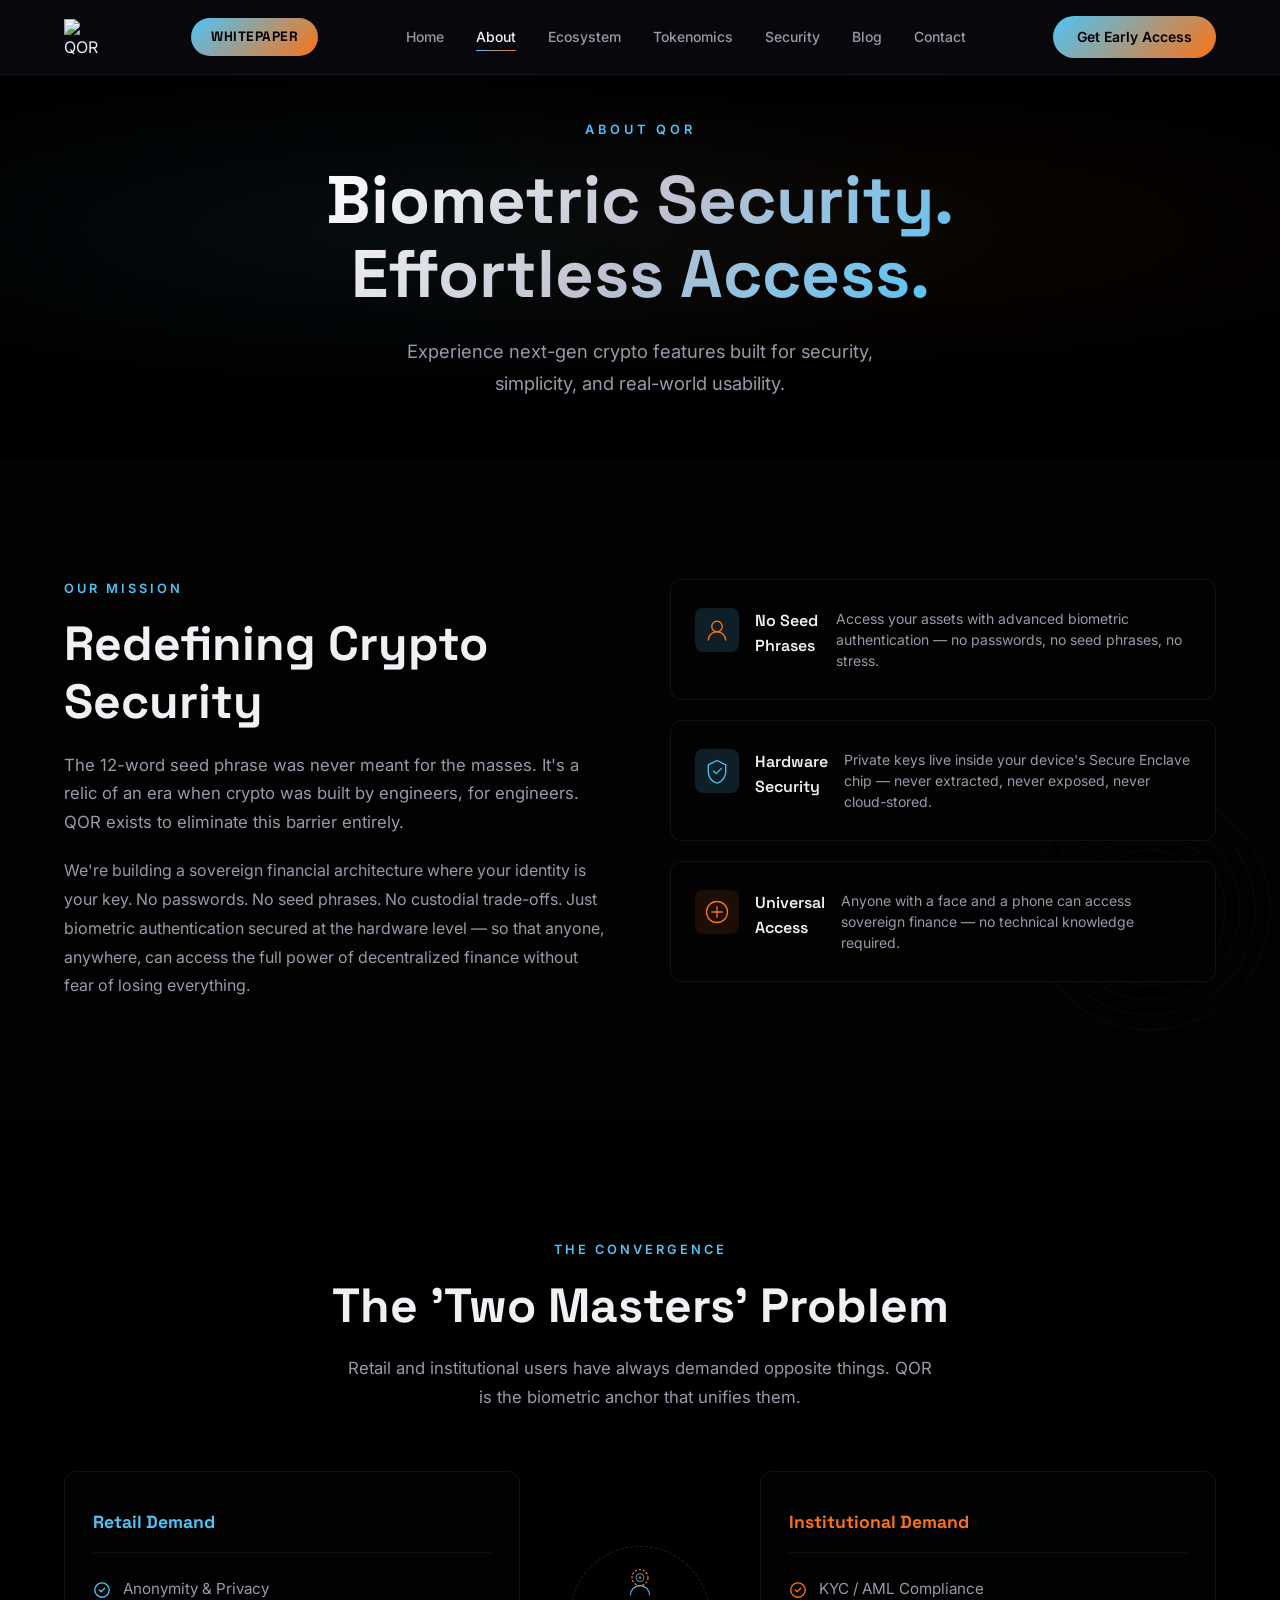
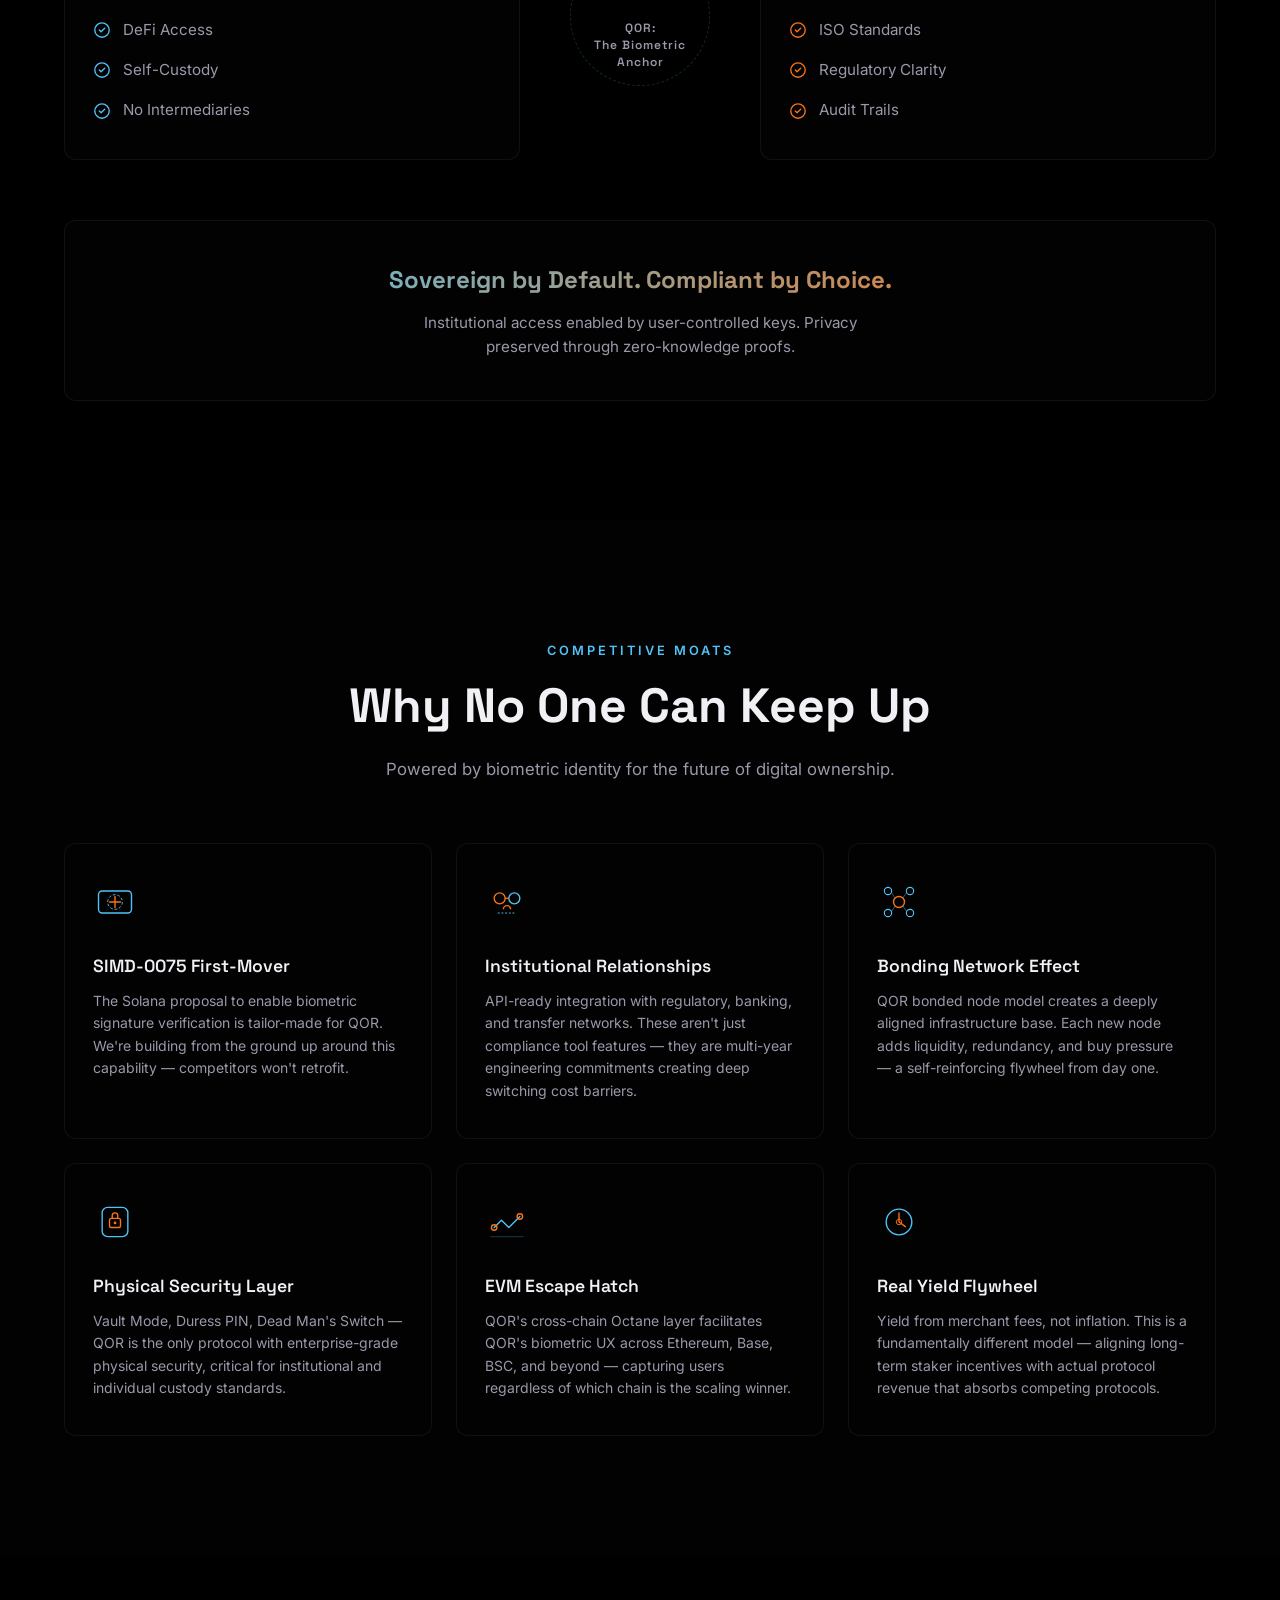
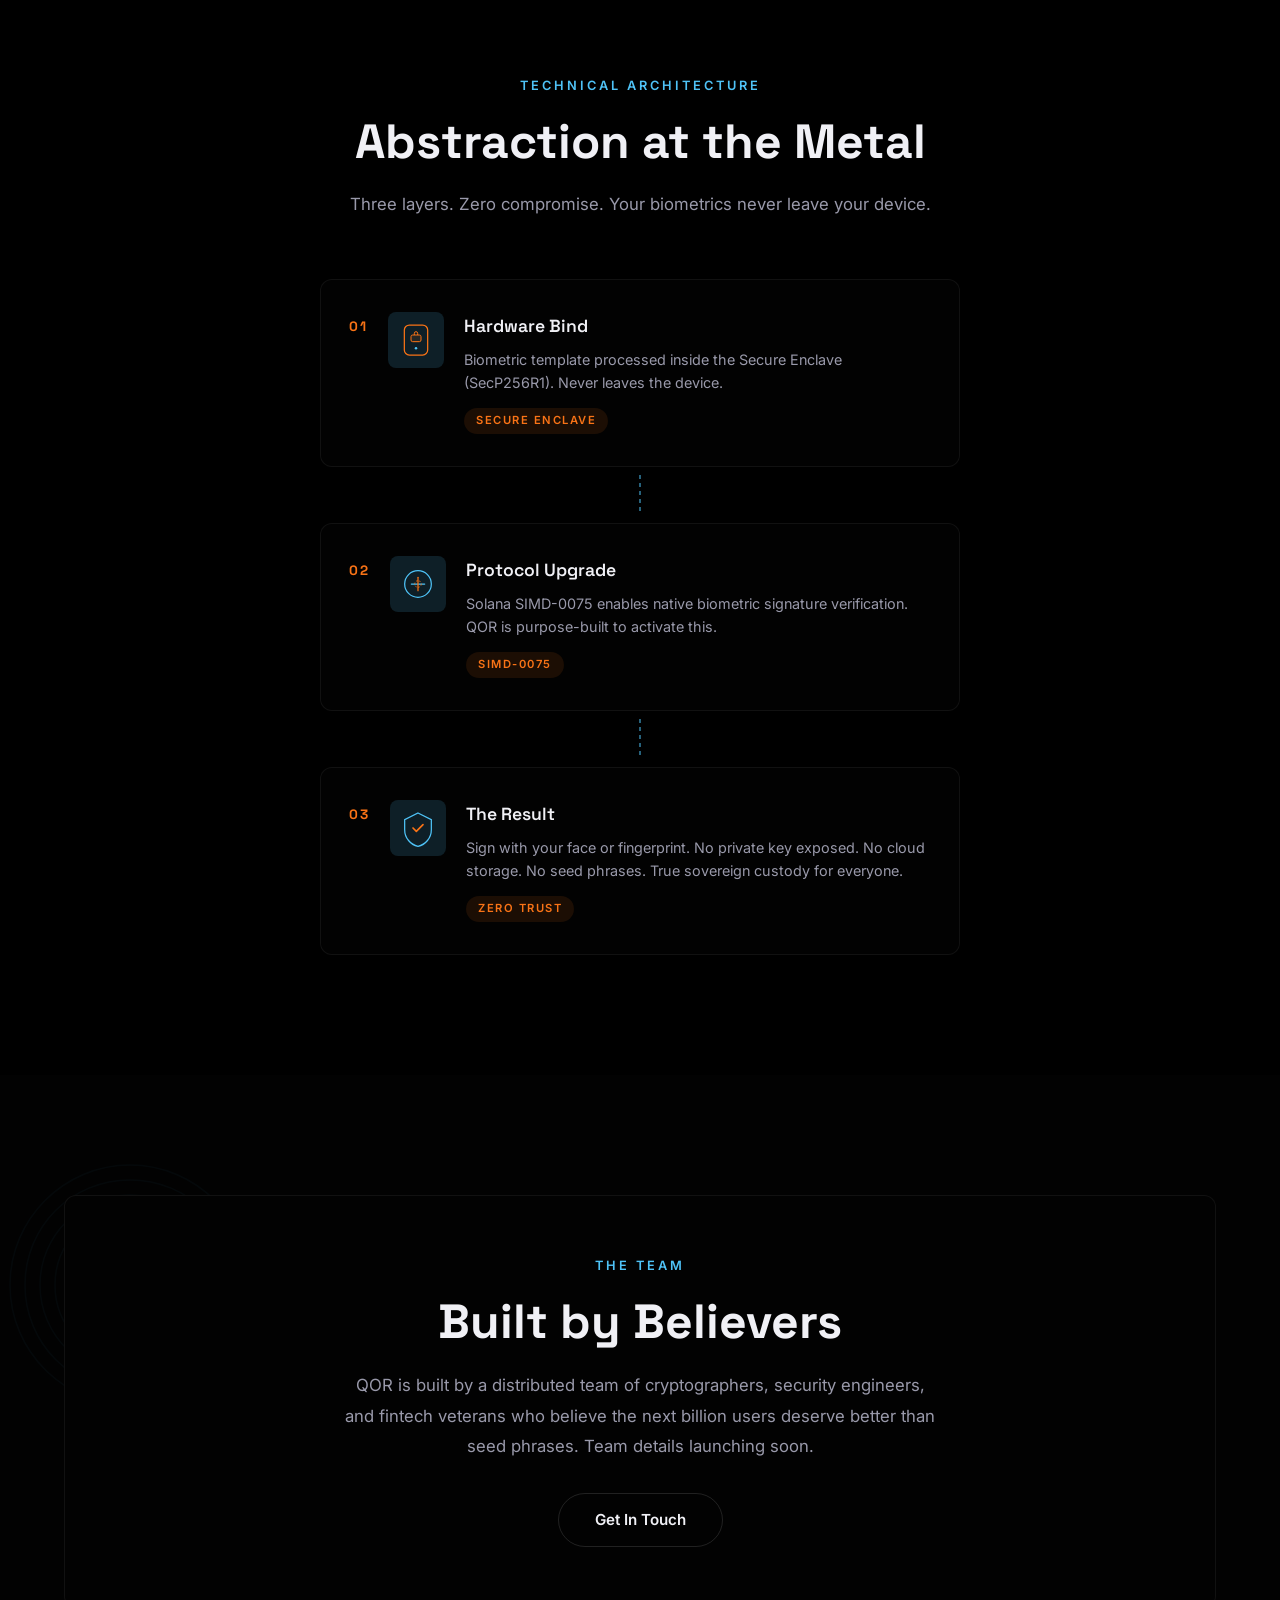
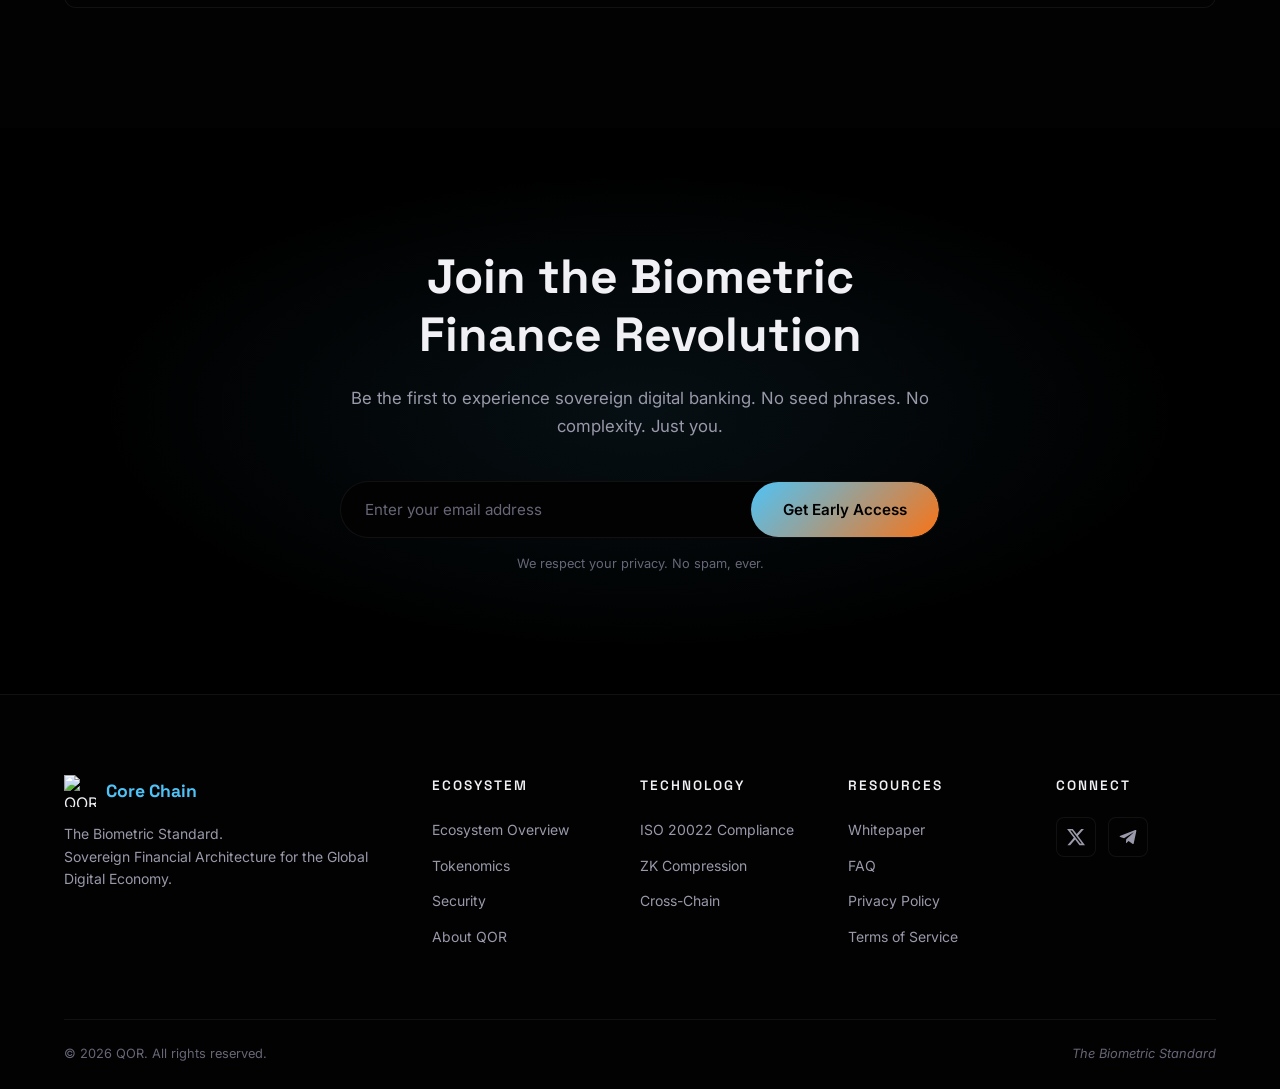
==== commit 34ff5996: "Style whitepaper nav button: gradient pill, heading font, no space - Whitepaper button now uses grad" ====
--- a/about.html
+++ b/about.html
@@ -24,7 +24,7 @@
       <a href="index.html" class="nav-logo">
         <img src="assets/images/qor-logo.png" alt="QOR" class="logo-img">
       </a>
-      <a href="whitepaper.html" class="nav-whitepaper">White Paper</a>
+      <a href="Whitepaper%20QOR.pdf" target="_blank" class="nav-whitepaper">Whitepaper</a>
 
       <ul class="nav-links" id="navLinks">
         <li><a href="index.html">Home</a></li>
@@ -49,7 +49,7 @@
   <!-- ===== MOBILE MENU ===== -->
   <div class="mobile-menu" id="mobileMenu">
     <ul class="mobile-links">
-      <li><a href="whitepaper.html">White Paper</a></li>
+      <li><a href="Whitepaper%20QOR.pdf" target="_blank">Whitepaper</a></li>
       <li><a href="index.html">Home</a></li>
       <li><a href="about.html" class="active">About</a></li>
       <li><a href="ecosystem.html">Ecosystem</a></li>
--- a/css/styles.css
+++ b/css/styles.css
@@ -127,22 +127,25 @@
 
 .nav-whitepaper {
   font-family: var(--font-heading);
-  font-size: 0.95rem;
-  font-weight: 600;
-  color: #4FC3F7;
+  font-size: 0.85rem;
+  font-weight: 700;
+  letter-spacing: 0.5px;
+  text-transform: uppercase;
+  color: var(--bg-primary);
   text-decoration: none;
   white-space: nowrap;
-  padding: 6px 14px;
-  border: 1px solid rgba(79, 195, 247, 0.4);
-  border-radius: 6px;
+  padding: 8px 20px;
+  background: var(--gradient-main);
+  border: none;
+  border-radius: 100px;
   transition: all 0.3s ease;
   margin-left: 4px;
 }
 
 .nav-whitepaper:hover {
-  background: rgba(79, 195, 247, 0.1);
-  border-color: #4FC3F7;
-  color: #fff;
+  opacity: 0.9;
+  transform: translateY(-1px);
+  color: var(--bg-primary);
 }
 
 .nav-links {
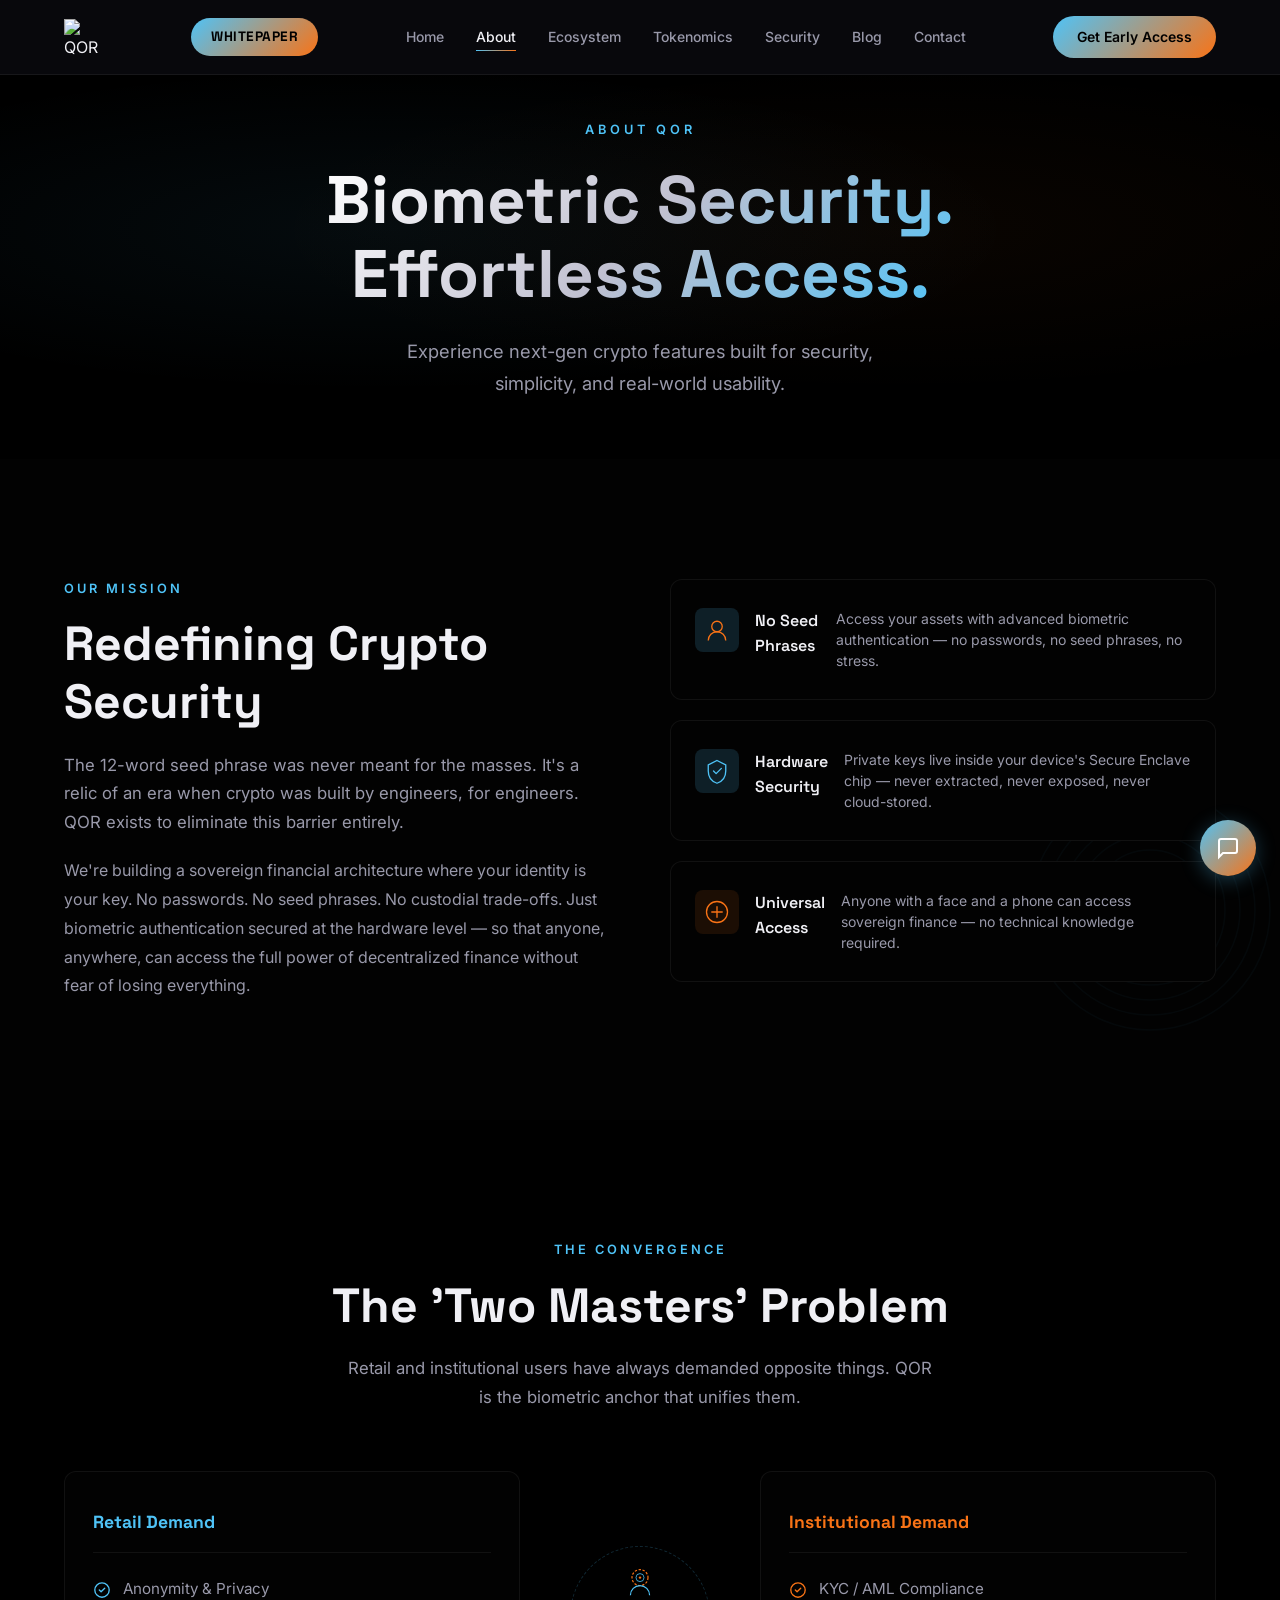
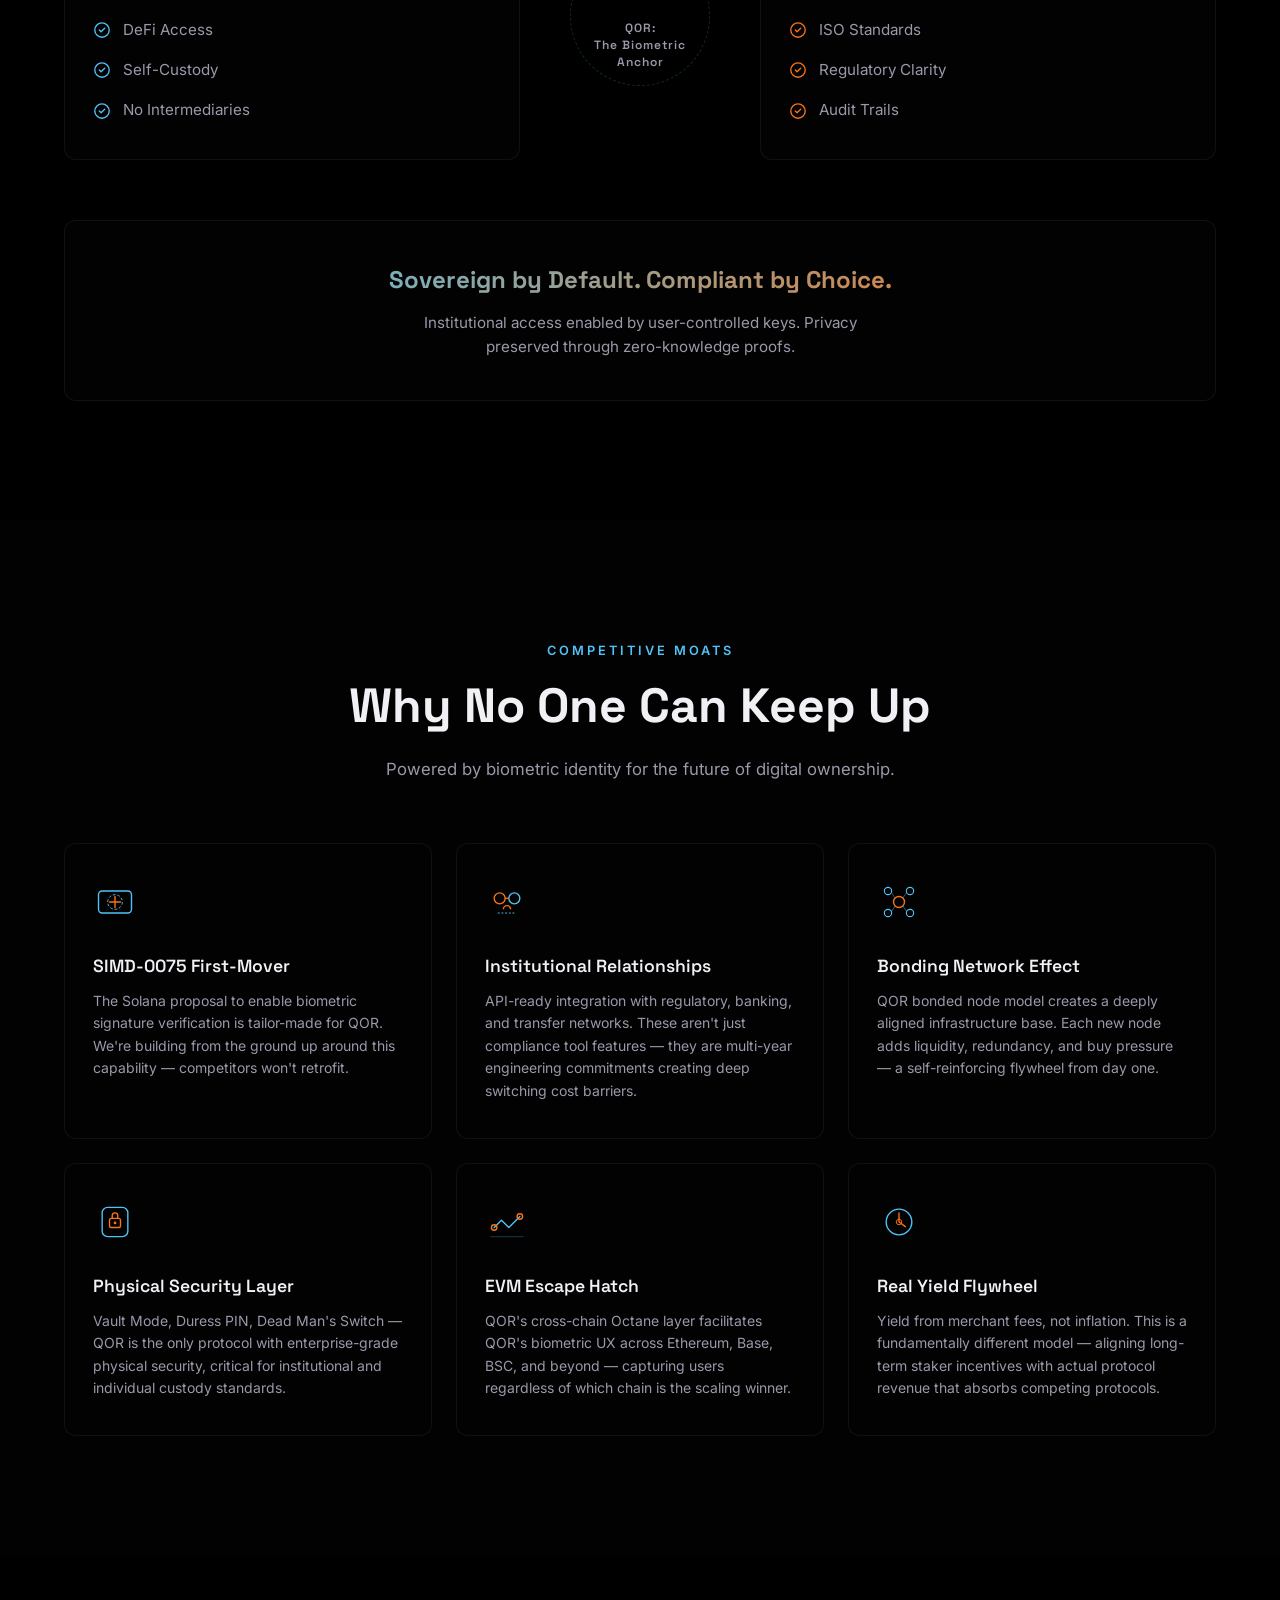
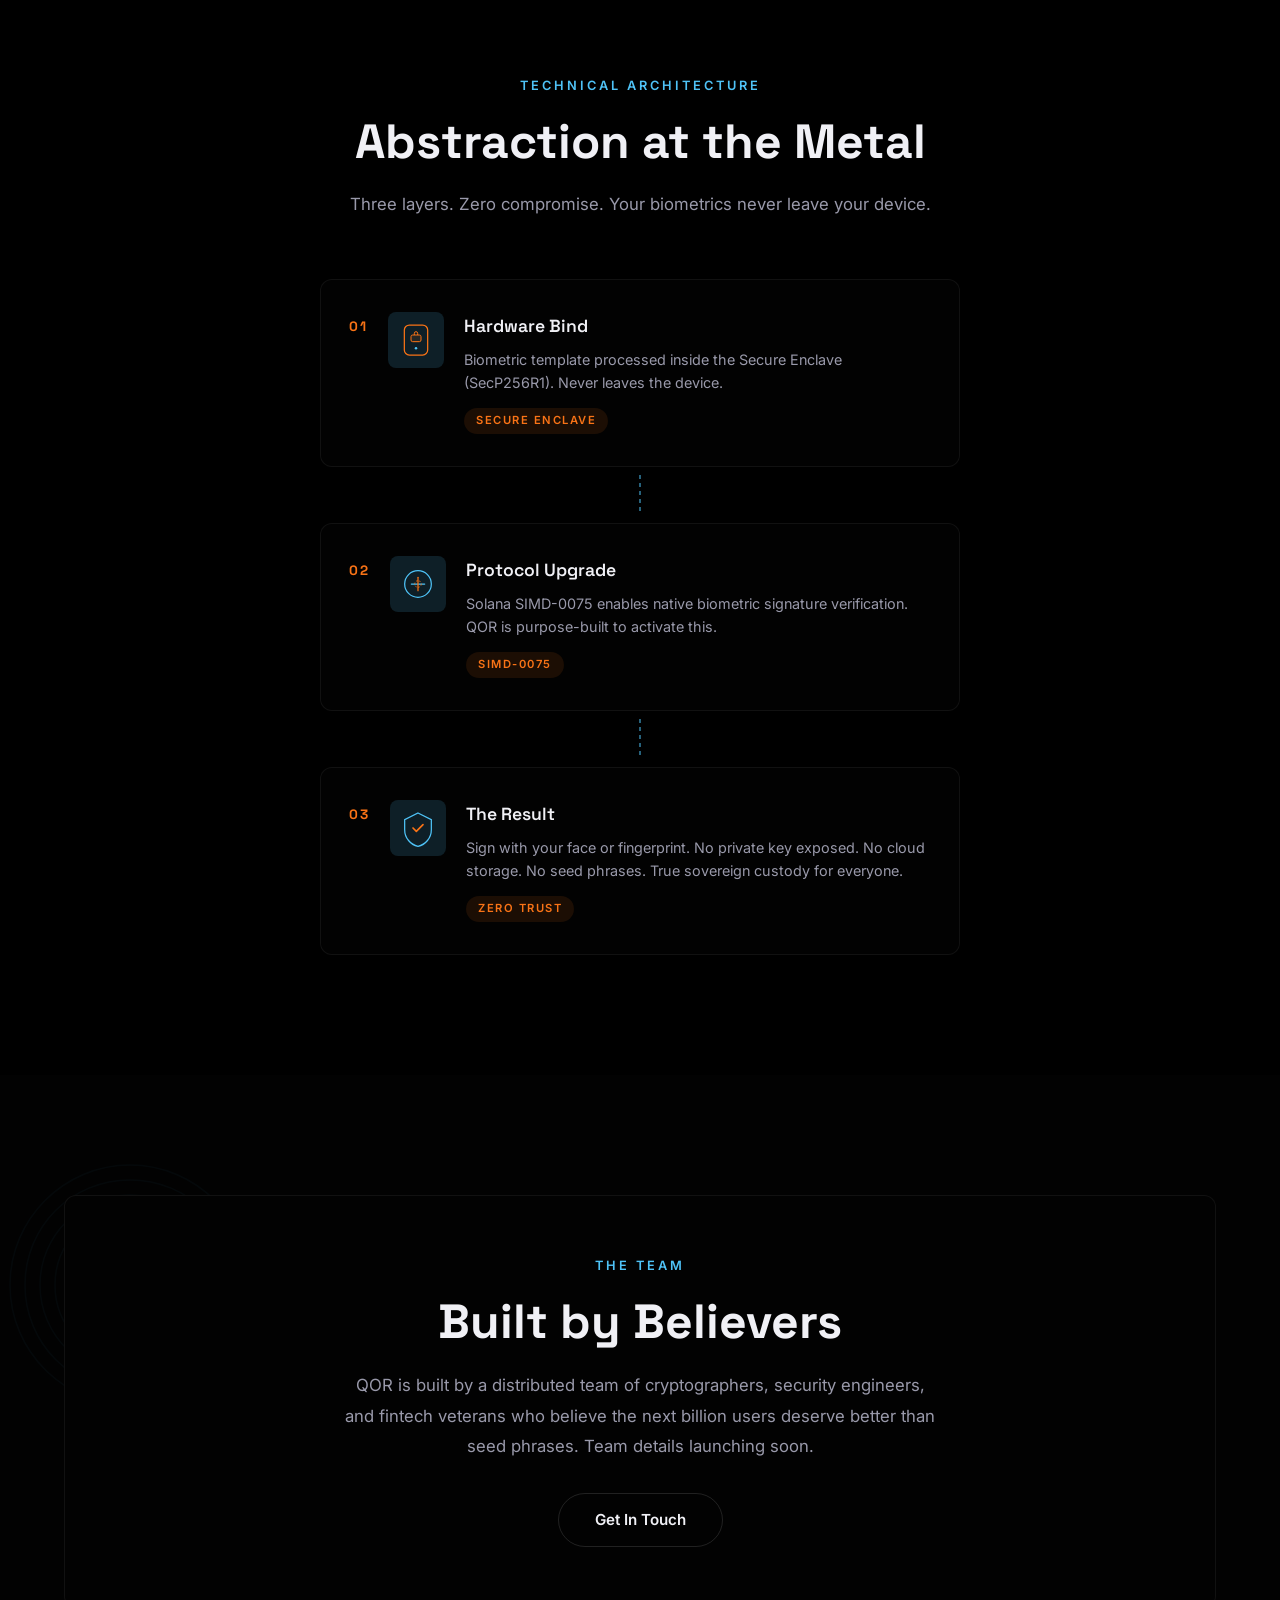
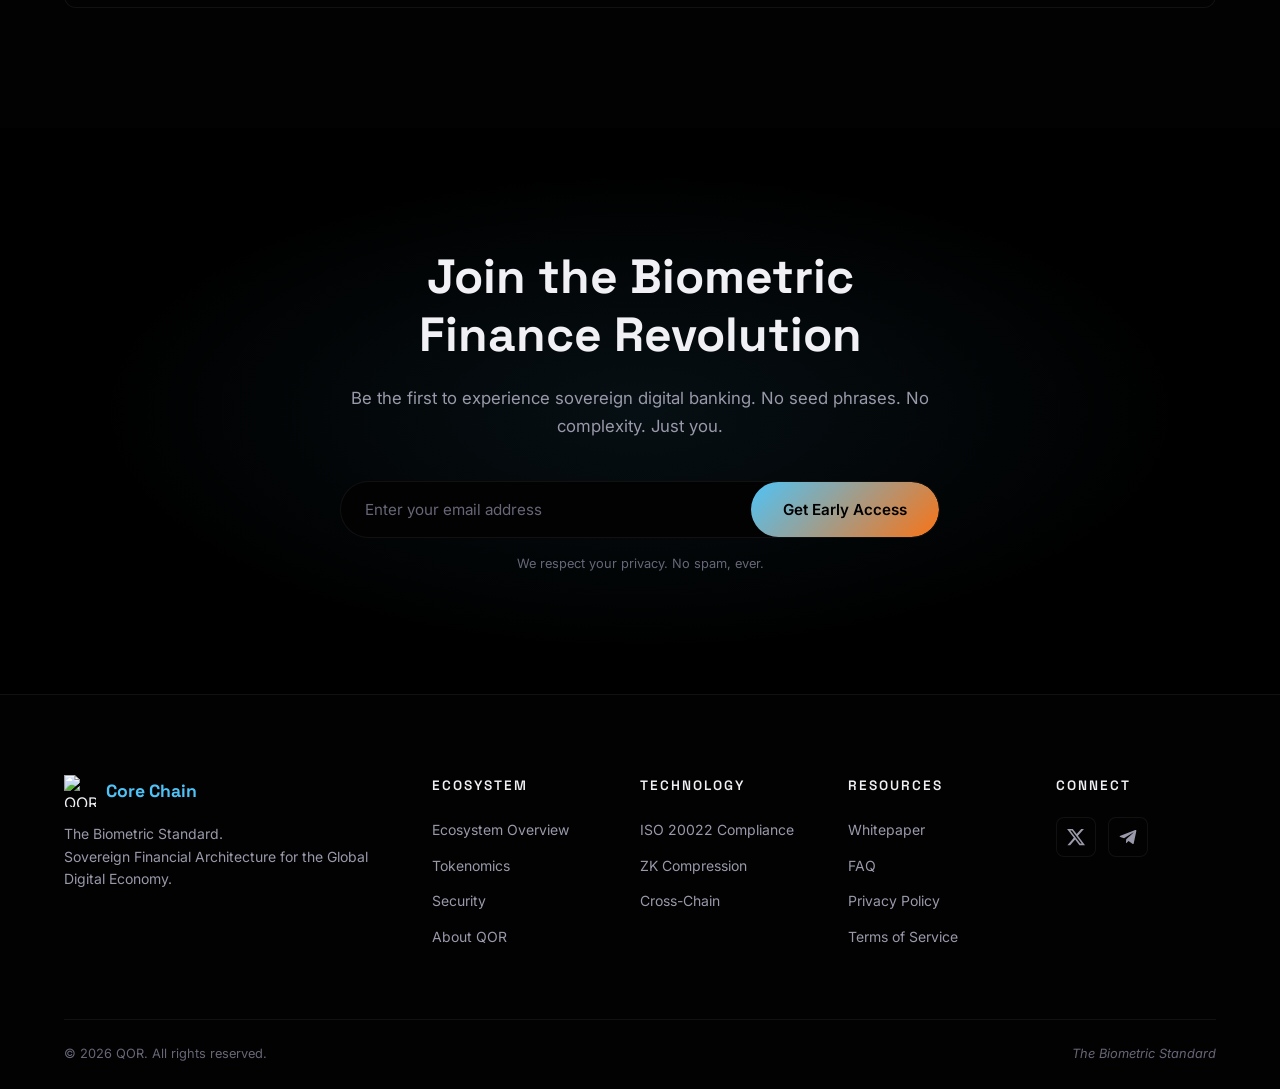
==== commit 92efb192: "Initial commit: QOR site with clean URLs, branding settings, and admin panel - Full public site (13 " ====
--- a/about.html
+++ b/about.html
@@ -11,6 +11,7 @@
   <meta name="twitter:card" content="summary_large_image">
   <meta name="twitter:site" content="@QOR_network">
   <title>About — QOR | The Biometric Standard</title>
+  <link rel="icon" type="image/png" href="assets/images/favicon.png">
   <link rel="stylesheet" href="css/styles.css">
   <link rel="preconnect" href="https://fonts.googleapis.com">
   <link rel="preconnect" href="https://fonts.gstatic.com" crossorigin>
@@ -21,22 +22,22 @@
   <!-- ===== NAVBAR ===== -->
   <nav class="navbar" id="navbar">
     <div class="nav-container">
-      <a href="index.html" class="nav-logo">
+      <a href="/" class="nav-logo">
         <img src="assets/images/qor-logo.png" alt="QOR" class="logo-img">
       </a>
       <a href="Whitepaper%20QOR.pdf" target="_blank" class="nav-whitepaper">Whitepaper</a>
 
       <ul class="nav-links" id="navLinks">
-        <li><a href="index.html">Home</a></li>
-        <li><a href="about.html" class="active">About</a></li>
-        <li><a href="ecosystem.html">Ecosystem</a></li>
-        <li><a href="tokenomics.html">Tokenomics</a></li>
-        <li><a href="security.html">Security</a></li>
-        <li><a href="blog.html">Blog</a></li>
-        <li><a href="contact.html">Contact</a></li>
+        <li><a href="/">Home</a></li>
+        <li><a href="/about" class="active">About</a></li>
+        <li><a href="/ecosystem">Ecosystem</a></li>
+        <li><a href="/tokenomics">Tokenomics</a></li>
+        <li><a href="/security">Security</a></li>
+        <li><a href="/blog">Blog</a></li>
+        <li><a href="/contact">Contact</a></li>
       </ul>
 
-      <a href="index.html#waitlist" class="nav-cta">Get Early Access</a>
+      <a href="/#waitlist" class="nav-cta">Get Early Access</a>
 
       <button class="hamburger" id="hamburger" aria-label="Toggle menu">
         <span></span>
@@ -50,15 +51,15 @@
   <div class="mobile-menu" id="mobileMenu">
     <ul class="mobile-links">
       <li><a href="Whitepaper%20QOR.pdf" target="_blank">Whitepaper</a></li>
-      <li><a href="index.html">Home</a></li>
-      <li><a href="about.html" class="active">About</a></li>
-      <li><a href="ecosystem.html">Ecosystem</a></li>
-      <li><a href="tokenomics.html">Tokenomics</a></li>
-      <li><a href="security.html">Security</a></li>
-      <li><a href="blog.html">Blog</a></li>
-      <li><a href="contact.html">Contact</a></li>
+      <li><a href="/">Home</a></li>
+      <li><a href="/about" class="active">About</a></li>
+      <li><a href="/ecosystem">Ecosystem</a></li>
+      <li><a href="/tokenomics">Tokenomics</a></li>
+      <li><a href="/security">Security</a></li>
+      <li><a href="/blog">Blog</a></li>
+      <li><a href="/contact">Contact</a></li>
     </ul>
-    <a href="index.html#waitlist" class="nav-cta mobile-cta">Get Early Access</a>
+    <a href="/#waitlist" class="nav-cta mobile-cta">Get Early Access</a>
   </div>
 
 
@@ -391,7 +392,7 @@
         <h2 class="section-title">Built by Believers</h2>
         <p class="section-sub" style="margin: 0 auto;">QOR is built by a distributed team of cryptographers, security engineers, and fintech veterans who believe the next billion users deserve better than seed phrases. Team details launching soon.</p>
         <div class="team-cta">
-          <a href="contact.html" class="btn-secondary">Get In Touch</a>
+          <a href="/contact" class="btn-secondary">Get In Touch</a>
         </div>
       </div>
     </div>
@@ -420,7 +421,7 @@
       <div class="footer-grid">
 
         <div class="footer-col footer-brand">
-          <a href="index.html" class="footer-logo">
+          <a href="/" class="footer-logo">
             <img src="assets/images/qor-logo.png" alt="QOR" class="footer-logo-img">
             <span>Core Chain</span>
           </a>
@@ -430,19 +431,19 @@
         <div class="footer-col">
           <h4>Ecosystem</h4>
           <ul>
-            <li><a href="ecosystem.html">Ecosystem Overview</a></li>
-            <li><a href="tokenomics.html">Tokenomics</a></li>
-            <li><a href="security.html">Security</a></li>
-            <li><a href="about.html">About QOR</a></li>
+            <li><a href="/ecosystem">Ecosystem Overview</a></li>
+            <li><a href="/tokenomics">Tokenomics</a></li>
+            <li><a href="/security">Security</a></li>
+            <li><a href="/about">About QOR</a></li>
           </ul>
         </div>
 
         <div class="footer-col">
           <h4>Technology</h4>
           <ul>
-            <li><a href="compliance.html">ISO 20022 Compliance</a></li>
-            <li><a href="zk-compression.html">ZK Compression</a></li>
-            <li><a href="cross-chain.html">Cross-Chain</a></li>
+            <li><a href="/compliance">ISO 20022 Compliance</a></li>
+            <li><a href="/zk-compression">ZK Compression</a></li>
+            <li><a href="/cross-chain">Cross-Chain</a></li>
           </ul>
         </div>
 
@@ -450,9 +451,9 @@
           <h4>Resources</h4>
           <ul>
             <li><a href="Whitepaper QOR.pdf" target="_blank">Whitepaper</a></li>
-            <li><a href="contact.html#faq">FAQ</a></li>
-            <li><a href="privacy.html">Privacy Policy</a></li>
-            <li><a href="terms.html">Terms of Service</a></li>
+            <li><a href="/contact#faq">FAQ</a></li>
+            <li><a href="/privacy">Privacy Policy</a></li>
+            <li><a href="/terms">Terms of Service</a></li>
           </ul>
         </div>
 
